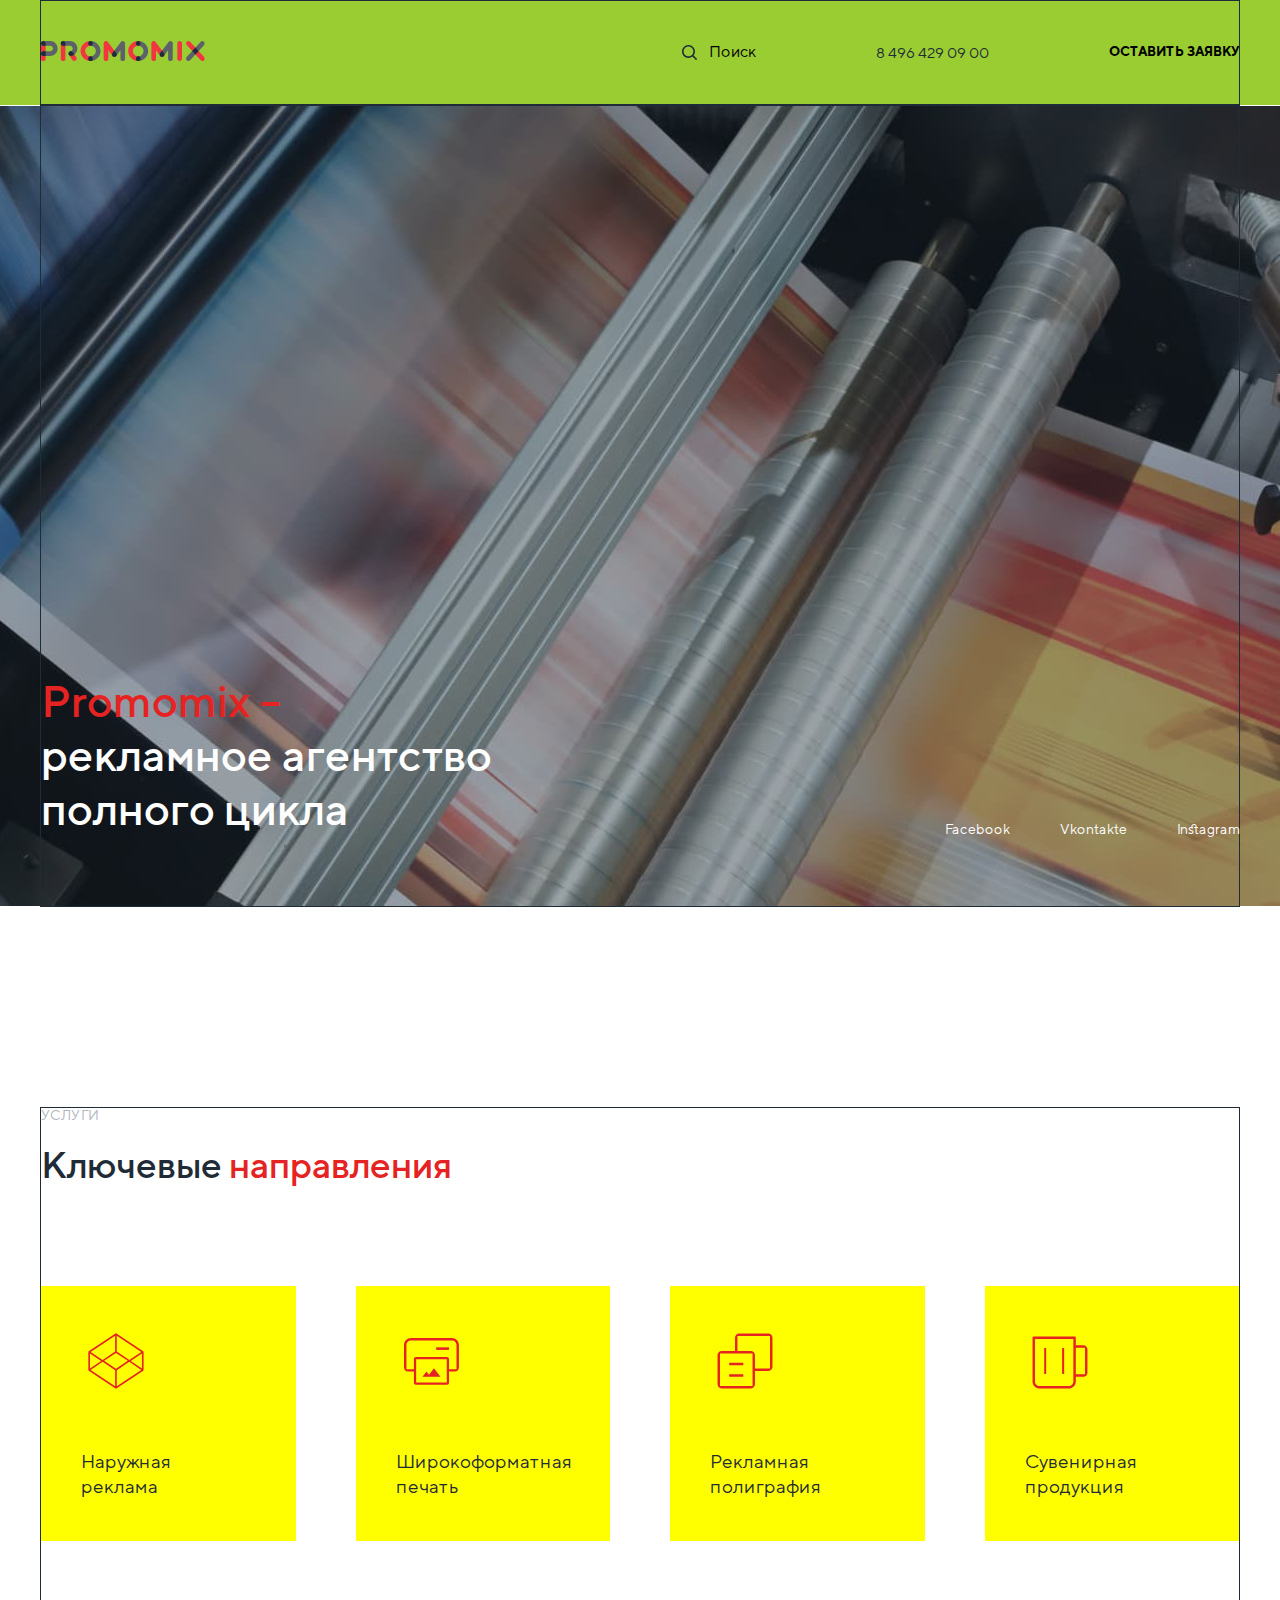
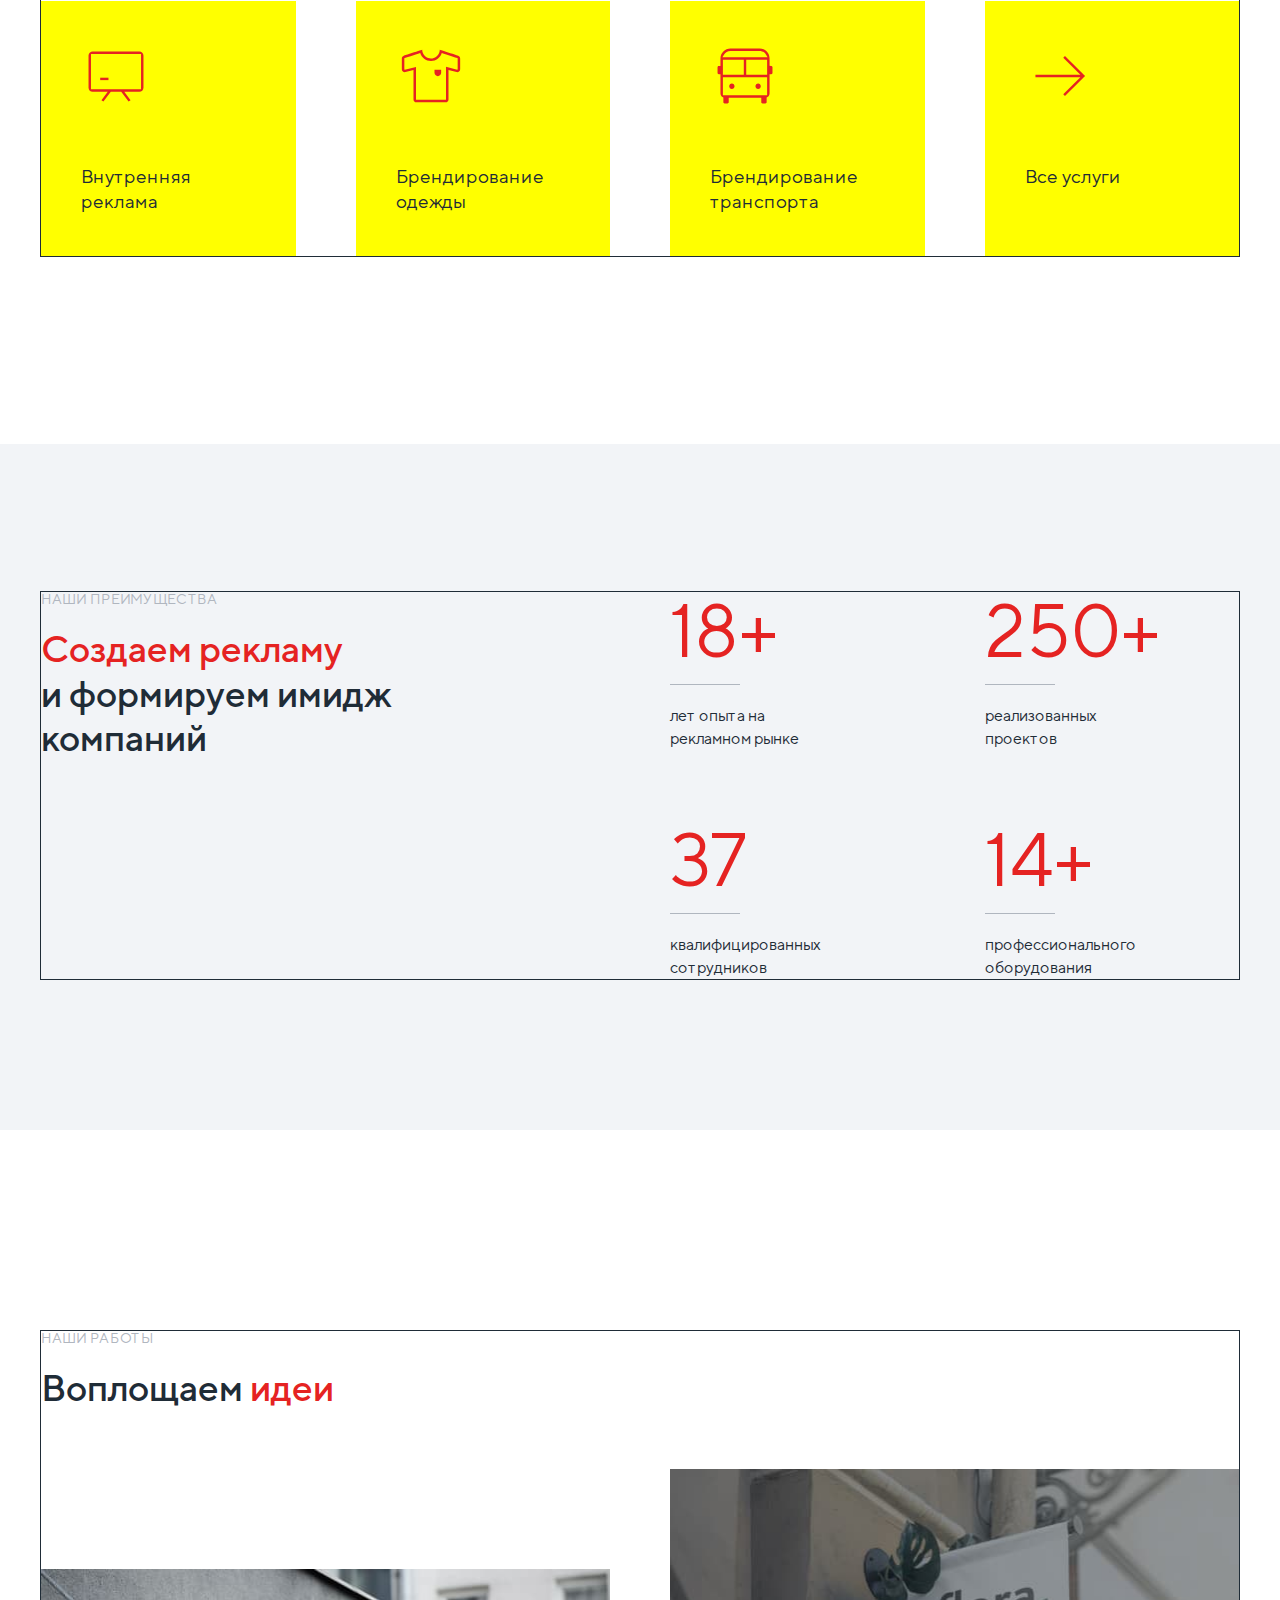
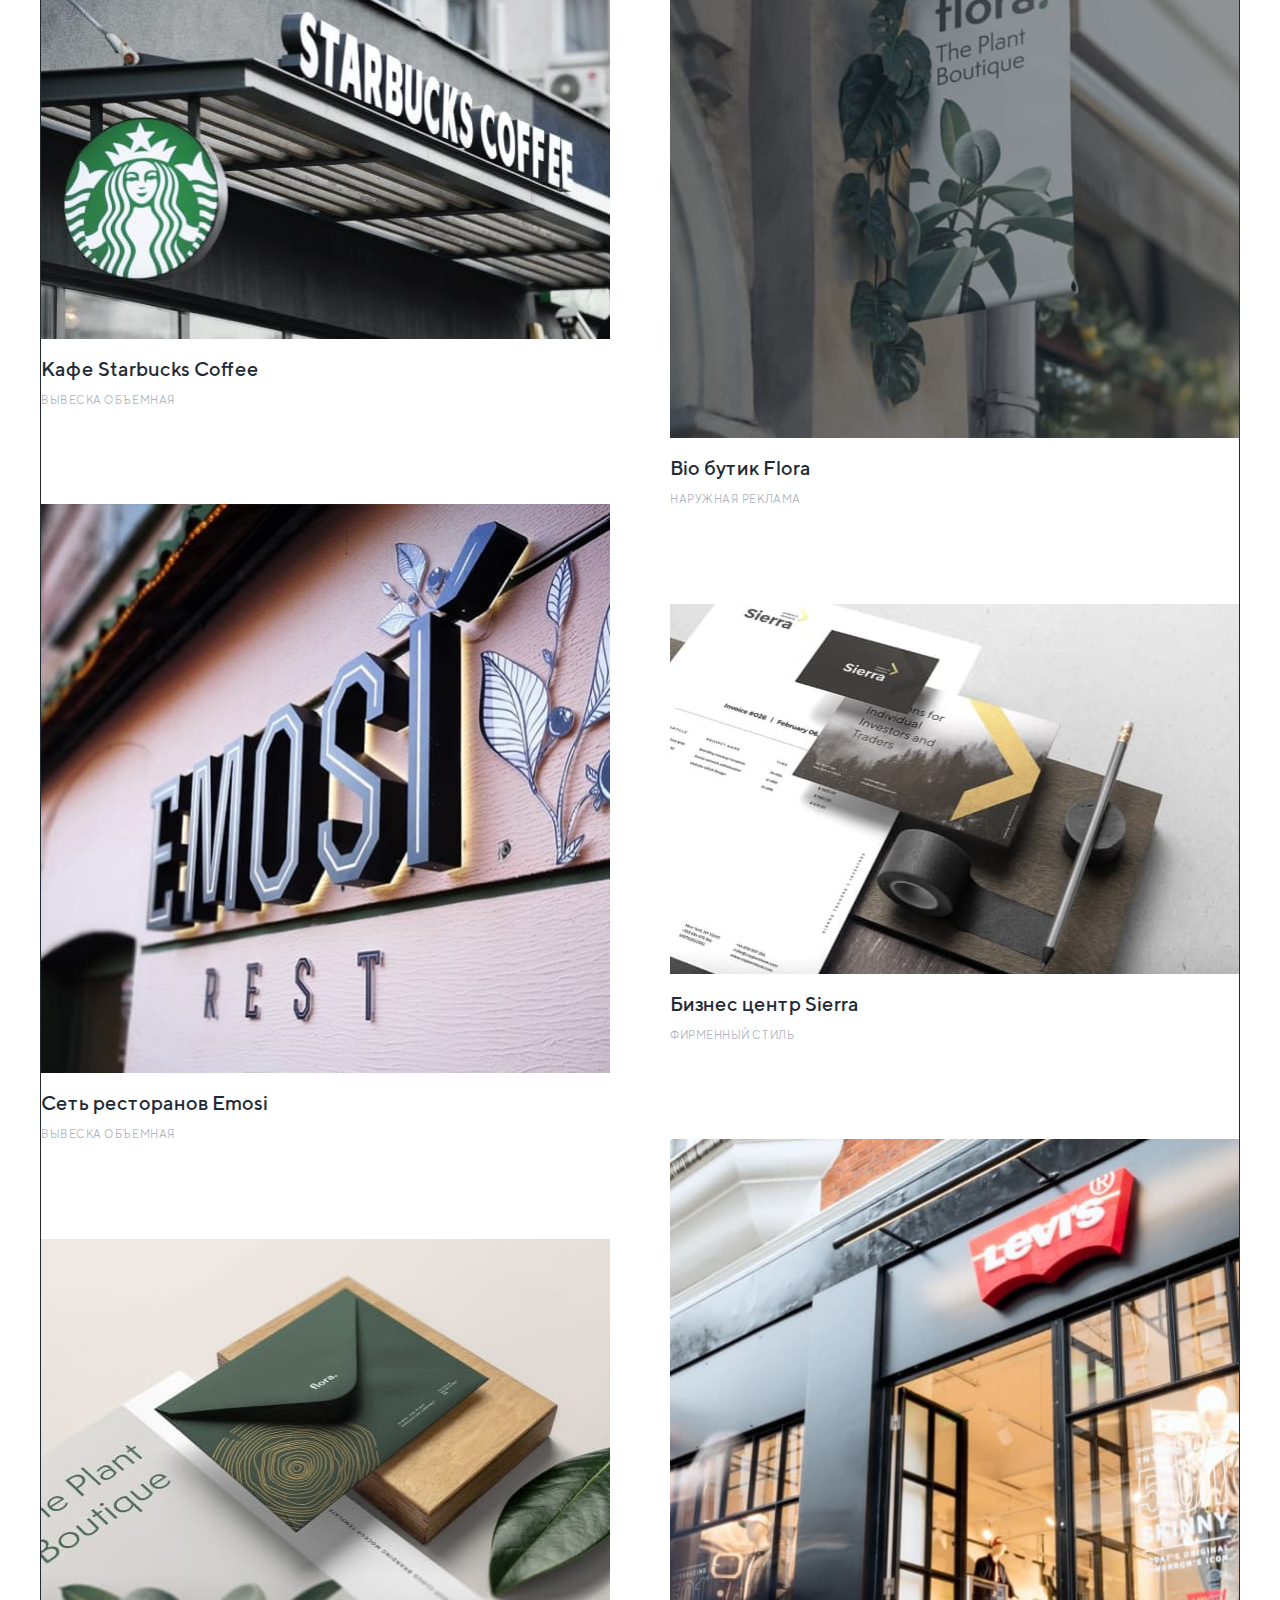
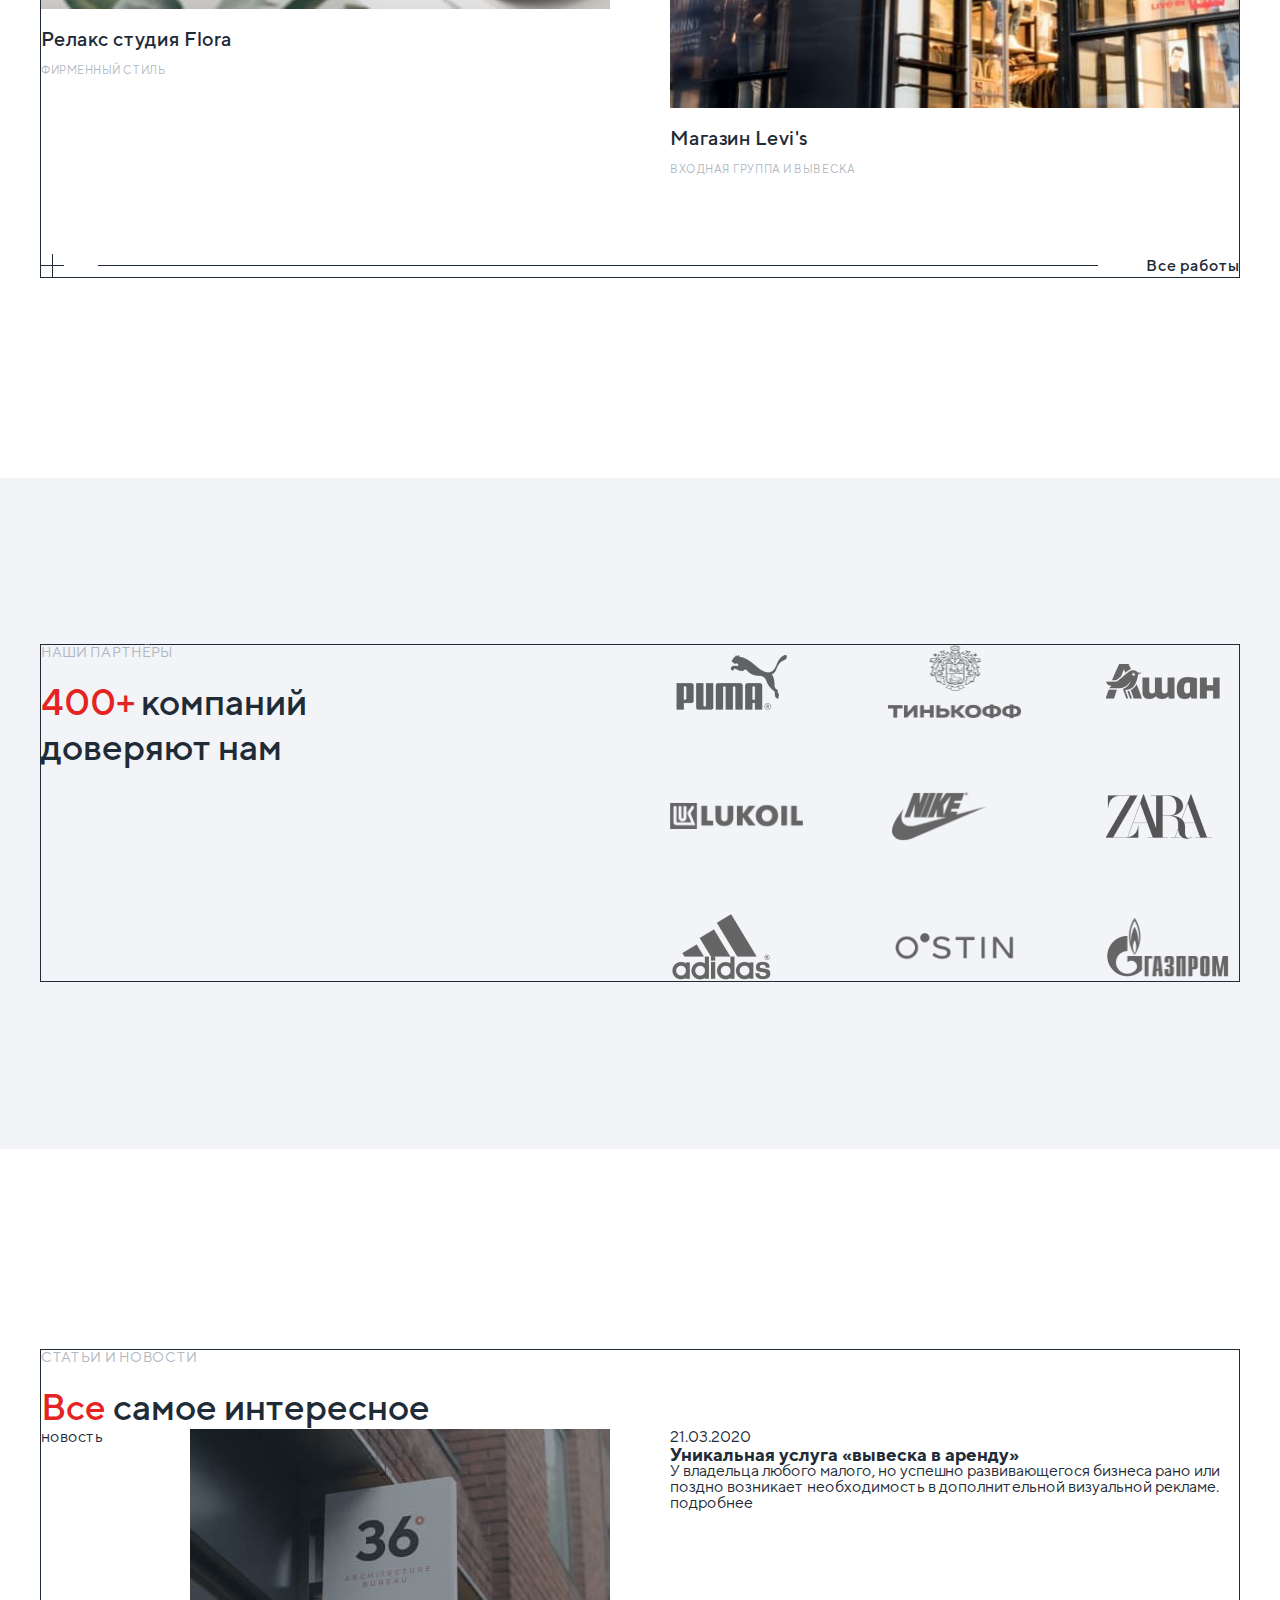
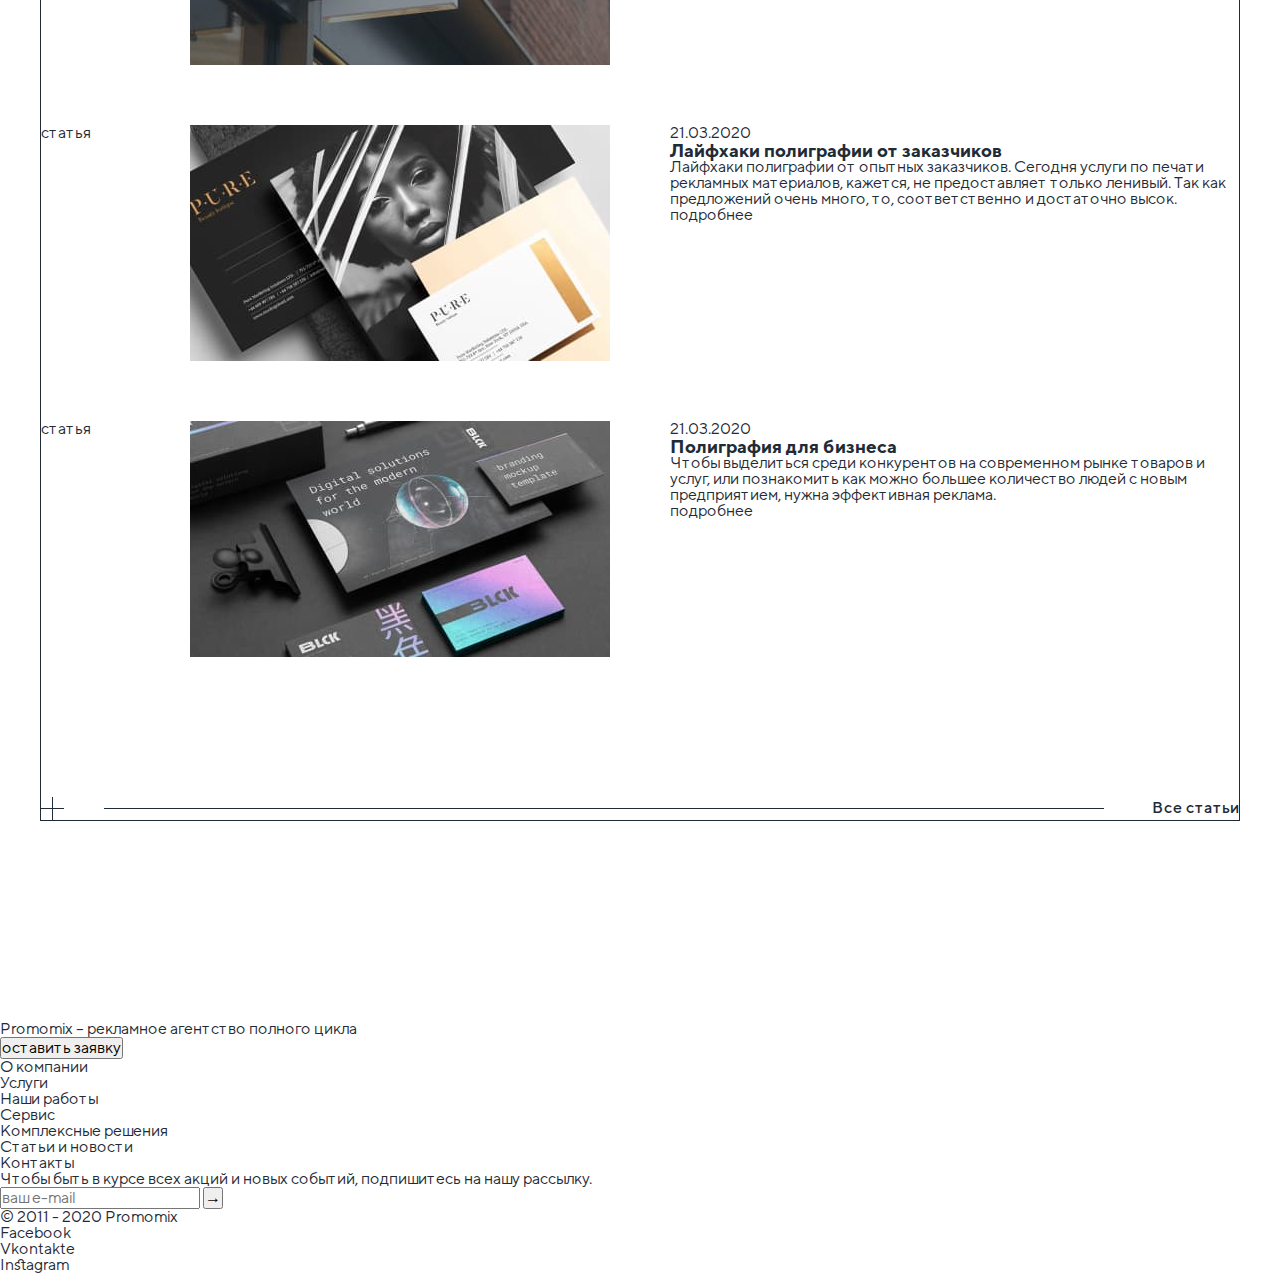
==== index.html @ 537be9c0 "+" ====
<!DOCTYPE html>
<html lang="ru">
  <head>
    <meta charset="UTF-8" />
    <meta http-equiv="X-UA-Compatible" content="IE=edge" />
    <meta name="viewport" content="width=device-width, initial-scale=1.0" />
    <title>promomix</title>
    <link rel="stylesheet" href="./CSS/modern-normalize.css" />
    <link rel="stylesheet" href="./Fonts/stylesheet.css" />
    <link rel="stylesheet" href="./CSS/styles.css" />
  </head>
  <body>
    <header class="header">
      <nav class="nav-box container-nav">
        <a class="logo" href="https://andysmokk.github.io/promomix/">
          <svg width="163.77" height="20">
            <use href="./images/icon/sprite.svg#icon-logo"></use>
          </svg>
        </a>
        <ul class="list">
          <li class="list-item">
            <button type="button" class="button-icon">
              <svg width="15.59" height="15.59" class="icon-search">
                <use href="./images/icon/sprite.svg#icon-search"></use>
              </svg>
              поиск
            </button>
          </li>
          <li class="list-item">
            <a href="tel:+84964290900">8 496 429 09 00</a>
          </li>
          <li class="list-item">
            <button type="button">оставить заявку</button>
          </li>
        </ul>
      </nav>
    </header>
    <main>
      <!--секция герой-->
      <section class="hero">
        <div class="container">
          <h1>
            <span>Promomix –</span> <br />
            рекламное агентство<br />
            полного цикла
          </h1>
          <ul class="social-list">
            <li class="social-item">
              <a href="/">Facebook</a>
            </li>
            <li class="social-item">
              <a href="/">Vkontakte</a>
            </li>
            <li class="social-item">
              <a href="/">Instagram</a>
            </li>
          </ul>
        </div>
      </section>

      <!--секция услуги-->
      <section class="services-container">
        <div class="container">
          <p class="item-text">услуги</p>
          <h2 class="item-title">
            Ключевые<span class="part-title"> направления</span>
          </h2>
          <ul class="services-list">
            <li class="services-item">
              <a href="/" class="services-link">
                <svg class="services-icons" width="70" height="70">
                  <use
                    href="./images/icon/sprite.svg#icon-key-directions-1"
                  ></use>
                </svg>
                <p class="services-item-text">
                  Наружная <br />
                  реклама
                </p>
              </a>
            </li>
            <li class="services-item">
              <a href="/" class="services-link">
                <svg class="services-icons" width="70" height="70">
                  <use
                    href="./images/icon/sprite.svg#icon-key-directions-2"
                  ></use>
                </svg>
                <p class="services-item-text">
                  Широкоформатная <br />
                  печать
                </p>
              </a>
            </li>
            <li class="services-item">
              <a href="/" class="services-link">
                <svg class="services-icons" width="70" height="70">
                  <use
                    href="./images/icon/sprite.svg#icon-key-directions-3"
                  ></use>
                </svg>
                <p class="services-item-text">
                  Рекламная <br />
                  полиграфия
                </p>
              </a>
            </li>
            <li class="services-item">
              <a href="/" class="services-link">
                <svg class="services-icons" width="70" height="70">
                  <use
                    href="./images/icon/sprite.svg#icon-key-directions-4"
                  ></use>
                </svg>
                <p class="services-item-text">
                  Сувенирная <br />
                  продукция
                </p>
              </a>
            </li>
            <li class="services-item">
              <a href="/" class="services-link">
                <svg class="services-icons" width="70" height="70">
                  <use
                    href="./images/icon/sprite.svg#icon-key-directions-5"
                  ></use>
                </svg>
                <p class="services-item-text">
                  Внутренняя <br />
                  реклама
                </p>
              </a>
            </li>
            <li class="services-item">
              <a href="/" class="services-link">
                <svg class="services-icons" width="70" height="70">
                  <use
                    href="./images/icon/sprite.svg#icon-key-directions-6"
                  ></use>
                </svg>
                <p class="services-item-text">
                  Брендирование <br />
                  одежды
                </p>
              </a>
            </li>
            <li class="services-item">
              <a href="/" class="services-link">
                <svg class="services-icons" width="70" height="70">
                  <use
                    href="./images/icon/sprite.svg#icon-key-directions-7"
                  ></use>
                </svg>
                <p class="services-item-text">
                  Брендирование <br />
                  транспорта
                </p>
              </a>
            </li>
            <li class="services-item">
              <a href="/" class="services-link">
                <svg class="services-icons" width="70" height="70">
                  <use
                    href="./images/icon/sprite.svg#icon-key-directions-8"
                  ></use>
                </svg>
                <p class="services-item-text">Все услуги</p>
              </a>
            </li>
          </ul>
        </div>
      </section>

      <!--секция преимущества-->
      <section class="advantages-container">
        <div class="container">
          <div class="advantages-box">
            <div class="box-item">
              <p class="item-text">Наши преимущества</p>
              <h2 class="item-title">
                <span class="part-title">Создаем рекламу</span>
                <br />
                и формируем имидж <br />
                компаний
              </h2>
            </div>
            <div class="box-item">
              <ul class="advantages-list">
                <li class="advantages-item">
                  <p class="years-item">18+</p>
                  <p class="years-text">
                    лет опыта на <br />
                    рекламном рынке
                  </p>
                </li>
                <li class="advantages-item">
                  <p class="years-item">250+</p>
                  <p class="years-text">
                    реализованных <br />
                    проектов
                  </p>
                </li>
                <li class="advantages-item">
                  <p class="years-item">37</p>
                  <p class="years-text">
                    квалифицированных <br />
                    сотрудников
                  </p>
                </li>
                <li class="advantages-item">
                  <p class="years-item">14+</p>
                  <p class="years-text">
                    профессионального <br />
                    оборудования
                  </p>
                </li>
              </ul>
            </div>
          </div>
        </div>
      </section>

      <!--секция наши работы-->
      <section class="works-container">
        <div class="container">
          <p class="item-text">наши работы</p>
          <h2 class="item-title">
            Воплощаем <span class="part-title">идеи</span>
          </h2>
          <ul class="works-list">
            <li class="works-item">
              <a class="works-link" href="">
                <img
                  class="works-img"
                  src="./images/ideas/Rectangle-50.jpg"
                  alt="вывеска Starbucks Coffee"
                  width="570"
                  height="370"
                />
                <h3 class="works-title">Кафе Starbucks Coffee</h3>
                <p class="works-text">Вывеска объемная</p>
              </a>
            </li>
            <li class="works-item">
              <a class="works-link" href="">
                <img
                  src="./images/ideas/Rectangle-59.jpg"
                  alt="наружная реклама бутик Flora"
                  width="570"
                  height="570"
                />
                <h3 class="works-title">Bio бутик Flora</h3>
                <p class="works-text">наружная реклама</p>
              </a>
            </li>
            <li class="works-item">
              <a class="works-link" href="">
                <img
                  src="./images/ideas/Rectangle-60.jpg"
                  alt="вывеска объемная сеть ресторанов Emosi"
                  width="570"
                  height="570"
                />
                <h3 class="works-title">Сеть ресторанов Emosi</h3>
                <p class="works-text">Вывеска объемная</p>
              </a>
            </li>
            <li class="works-item">
              <a class="works-link" href="">
                <img
                  class="works-img"
                  src="./images/ideas/Rectangle-61.jpg"
                  alt="фирменный стиль бизнес центр sierra"
                  width="570"
                  height="370"
                />
                <h3 class="works-title">Бизнес центр Sierra</h3>
                <p class="works-text">фирменный стиль</p>
              </a>
            </li>
            <li class="works-item">
              <a class="works-link" href="">
                <img
                  class="works-img"
                  src="./images/ideas/Rectangle-63.jpg"
                  alt="фирменный стиль релакс студия flora"
                  width="570"
                  height="370"
                />
                <h3 class="works-title">Релакс студия Flora</h3>
                <p class="works-text">фирменный стиль</p>
              </a>
            </li>
            <li class="works-item">
              <a class="works-link" href="">
                <img
                  src="./images/ideas/Rectangle-62.jpg"
                  alt="вывеска магазин Levi's"
                  width="570"
                  height="570"
                />
                <h3 class="works-title">Магазин Levi's</h3>
                <p class="works-text">Входная группа и вывеска</p>
              </a>
            </li>
          </ul>
          <a class="link-all" href="">
            <svg class="plus-item" width="23" height="23">
              <use href="./images/icon/sprite.svg#icon-plus-23"></use>
            </svg>
            <span class="text-all">Все работы</span>
          </a>
        </div>
      </section>

      <!--секция наши партнеры-->
      <section class="partners-container">
        <div class="container">
          <div class="partners-box">
            <div class="partners-box-item">
              <p class="item-text">Наши партнёры</p>
              <h2 class="item-title">
                <span class="part-title">400+</span> компаний <br />
                доверяют нам
              </h2>
            </div>
            <div class="partners-box-item">
              <ul class="partners-list">
                <li class="partners-list-item">
                  <a href="/">
                    <img
                      src="./images/logos/puma.png"
                      alt="логотип пума"
                      width="124"
                  /></a>
                </li>
                <li class="partners-list-item">
                  <a href="/">
                    <img
                      src="./images/logos/tincof.png"
                      alt="логотип тинькоф"
                      width="134"
                  /></a>
                </li>
                <li class="partners-list-item">
                  <a href="/">
                    <img
                      src="./images/logos/ashan.png"
                      alt="логотип ашан"
                      width="114"
                  /></a>
                </li>
                <li class="partners-list-item">
                  <a href="/">
                    <img
                      src="./images/logos/lukoil.png"
                      alt="логотип лукоил"
                      width="139"
                  /></a>
                </li>
                <li class="partners-list-item">
                  <a href="/">
                    <img
                      src="./images/logos/nike.png"
                      alt="логотип найк"
                      width="100"
                  /></a>
                </li>
                <li class="partners-list-item">
                  <a href="/">
                    <img
                      src="./images/logos/zara.png"
                      alt="логотип зара"
                      width="106"
                  /></a>
                </li>
                <li class="partners-list-item">
                  <a href="/">
                    <img
                      src="./images/logos/Adidas.png"
                      alt="логотип адидас"
                      width="102"
                  /></a>
                </li>
                <li class="partners-list-item">
                  <a href="/">
                    <img
                      src="./images/logos/OSTIN.png"
                      alt="логотип остин"
                      width="153"
                  /></a>
                </li>
                <li class="partners-list-item">
                  <a href="/">
                    <img
                      src="./images/logos/gazprom.png"
                      alt="логотип газпром"
                      width="124"
                  /></a>
                </li>
              </ul>
            </div>
          </div>
        </div>
      </section>

      <!--секция статьи и новости-->
      <section class="news-container">
        <div class="container">
          <p class="item-text">статьи и новости</p>
          <h2 class="item-title">
            <span class="part-title">Все</span> самое интересное
          </h2>
          <ul>
            <li class="news-list-item">
              <div class="news-list-item-box img-box">
                <p>новость</p>
                <img
                  src="./images/articles/img1.jpg"
                  alt="вывеска"
                  width="420"
                />
              </div>
              <div class="news-list-item-box">
                <a href="">
                  <p>21.03.2020</p>
                  <h3>Уникальная услуга «вывеска в аренду»</h3>
                  <p>
                    У владельца любого малого, но успешно развивающегося бизнеса
                    рано или поздно возникает необходимость в дополнительной
                    визуальной рекламе.
                  </p>
                  <span>подробнее</span>
                </a>
              </div>
            </li>
            <li class="news-list-item">
              <div class="news-list-item-box img-box">
                <p>статья</p>
                <img
                  src="./images/articles/img2.jpg"
                  alt="полиграфия"
                  width="420"
                />
              </div>
              <div class="news-list-item-box">
                <a href=""
                  ><p>21.03.2020</p>
                  <h3>Лайфхаки полиграфии от заказчиков</h3>
                  <p>
                    Лайфхаки полиграфии от опытных заказчиков. Сегодня услуги по
                    печати рекламных материалов, кажется, не предоставляет
                    только ленивый. Так как предложений очень много, то,
                    соответственно и достаточно высок.
                  </p>
                  <span>подробнее</span></a
                >
              </div>
            </li>
            <li class="news-list-item">
              <div class="news-list-item-box img-box">
                <p>статья</p>
                <img
                  src="./images/articles/img3.jpg"
                  alt="полиграфия"
                  width="420"
                />
              </div>
              <div class="news-list-item-box">
                <a href=""
                  ><p>21.03.2020</p>
                  <h3>Полиграфия для бизнеса</h3>
                  <p>
                    Чтобы выделиться среди конкурентов на современном рынке
                    товаров и услуг, или познакомить как можно большее
                    количество людей с новым предприятием, нужна эффективная
                    реклама.
                  </p>
                  <span>подробнее</span></a
                >
              </div>
            </li>
          </ul>
          <a class="link-all" href="">
            <svg class="plus-item" width="23" height="23">
              <use href="./images/icon/sprite.svg#icon-plus-23"></use>
            </svg>
            <span class="text-all">Все статьи</span>
          </a>
        </div>
      </section>
    </main>
    <footer>
      <div>
        <div>
          <a href="/">Promomix – рекламное агентство полного цикла</a>
          <button type="button">оставить заявку</button>
        </div>
        <nav>
          <ul>
            <li><a href="./html/about.html">О компании</a></li>
            <li><a href="./html/serviсes.html">Услуги</a></li>
            <li><a href="./html/works.html">Наши работы</a></li>
            <li><a href="./html/servis.html">Сервис</a></li>
            <li><a href="./html/complex.html">Комплексные решения</a></li>
            <li><a href="./html/posts.html">Статьи и новости</a></li>
            <li><a href="/">Контакты</a></li>
          </ul>
        </nav>
        <div>
          <p>
            Чтобы быть в курсе всех акций и новых событий, подпишитесь на нашу
            рассылку.
          </p>
          <form>
            <input type="email" placeholder="ваш e-mail" />
            <button type="submit">&#8594;</button>
          </form>
        </div>
      </div>
      <div>
        <p>&copy; 2011 - 2020 Promomix</p>
        <ul>
          <li>
            <a href="/">Facebook</a>
          </li>
          <li>
            <a href="/">Vkontakte</a>
          </li>
          <li>
            <a href="/">Instagram</a>
          </li>
        </ul>
      </div>
    </footer>
  </body>
</html>
---- Fonts/stylesheet.css ----
@font-face {
    font-family: 'TT Norms';
    src: url('TTNorms-Bold.eot');
    src: local('TT Norms Bold'), local('TTNorms-Bold'),
        url('TTNorms-Bold.eot?#iefix') format('embedded-opentype'),
        url('TTNorms-Bold.woff2') format('woff2'),
        url('TTNorms-Bold.woff') format('woff'),
        url('TTNorms-Bold.ttf') format('truetype');
    font-weight: bold;
    font-style: normal;
}

@font-face {
    font-family: 'TT Norms';
    src: url('TTNorms-ThinItalic.eot');
    src: local('TT Norms Thin Italic'), local('TTNorms-ThinItalic'),
        url('TTNorms-ThinItalic.eot?#iefix') format('embedded-opentype'),
        url('TTNorms-ThinItalic.woff2') format('woff2'),
        url('TTNorms-ThinItalic.woff') format('woff'),
        url('TTNorms-ThinItalic.ttf') format('truetype');
    font-weight: 100;
    font-style: italic;
}

@font-face {
    font-family: 'TT Norms';
    src: url('TTNorms-Thin.eot');
    src: local('TT Norms Thin'), local('TTNorms-Thin'),
        url('TTNorms-Thin.eot?#iefix') format('embedded-opentype'),
        url('TTNorms-Thin.woff2') format('woff2'),
        url('TTNorms-Thin.woff') format('woff'),
        url('TTNorms-Thin.ttf') format('truetype');
    font-weight: 100;
    font-style: normal;
}

@font-face {
    font-family: 'TT Norms';
    src: url('TTNorms-LightItalic.eot');
    src: local('TT Norms Light Italic'), local('TTNorms-LightItalic'),
        url('TTNorms-LightItalic.eot?#iefix') format('embedded-opentype'),
        url('TTNorms-LightItalic.woff2') format('woff2'),
        url('TTNorms-LightItalic.woff') format('woff'),
        url('TTNorms-LightItalic.ttf') format('truetype');
    font-weight: 300;
    font-style: italic;
}

@font-face {
    font-family: 'TT Norms';
    src: url('TTNorms-ExtraBoldItalic.eot');
    src: local('TT Norms ExtraBold Italic'), local('TTNorms-ExtraBoldItalic'),
        url('TTNorms-ExtraBoldItalic.eot?#iefix') format('embedded-opentype'),
        url('TTNorms-ExtraBoldItalic.woff2') format('woff2'),
        url('TTNorms-ExtraBoldItalic.woff') format('woff'),
        url('TTNorms-ExtraBoldItalic.ttf') format('truetype');
    font-weight: 800;
    font-style: italic;
}

@font-face {
    font-family: 'TT Norms';
    src: url('TTNorms-Italic.eot');
    src: local('TT Norms Italic'), local('TTNorms-Italic'),
        url('TTNorms-Italic.eot?#iefix') format('embedded-opentype'),
        url('TTNorms-Italic.woff2') format('woff2'),
        url('TTNorms-Italic.woff') format('woff'),
        url('TTNorms-Italic.ttf') format('truetype');
    font-weight: normal;
    font-style: italic;
}

@font-face {
    font-family: 'TT Norms';
    src: url('TTNorms-ExtraLight.eot');
    src: local('TT Norms ExtraLight'), local('TTNorms-ExtraLight'),
        url('TTNorms-ExtraLight.eot?#iefix') format('embedded-opentype'),
        url('TTNorms-ExtraLight.woff2') format('woff2'),
        url('TTNorms-ExtraLight.woff') format('woff'),
        url('TTNorms-ExtraLight.ttf') format('truetype');
    font-weight: 200;
    font-style: normal;
}

@font-face {
    font-family: 'TT Norms';
    src: url('TTNorms-HeavyItalic.eot');
    src: local('TT Norms Heavy Italic'), local('TTNorms-HeavyItalic'),
        url('TTNorms-HeavyItalic.eot?#iefix') format('embedded-opentype'),
        url('TTNorms-HeavyItalic.woff2') format('woff2'),
        url('TTNorms-HeavyItalic.woff') format('woff'),
        url('TTNorms-HeavyItalic.ttf') format('truetype');
    font-weight: 900;
    font-style: italic;
}

@font-face {
    font-family: 'TT Norms';
    src: url('TTNorms-MediumItalic.eot');
    src: local('TT Norms Medium Italic'), local('TTNorms-MediumItalic'),
        url('TTNorms-MediumItalic.eot?#iefix') format('embedded-opentype'),
        url('TTNorms-MediumItalic.woff2') format('woff2'),
        url('TTNorms-MediumItalic.woff') format('woff'),
        url('TTNorms-MediumItalic.ttf') format('truetype');
    font-weight: 500;
    font-style: italic;
}

@font-face {
    font-family: 'TT Norms';
    src: url('TTNorms-BoldItalic.eot');
    src: local('TT Norms Bold Italic'), local('TTNorms-BoldItalic'),
        url('TTNorms-BoldItalic.eot?#iefix') format('embedded-opentype'),
        url('TTNorms-BoldItalic.woff2') format('woff2'),
        url('TTNorms-BoldItalic.woff') format('woff'),
        url('TTNorms-BoldItalic.ttf') format('truetype');
    font-weight: bold;
    font-style: italic;
}

@font-face {
    font-family: 'TT Norms';
    src: url('TTNorms-Heavy.eot');
    src: local('TT Norms Heavy'), local('TTNorms-Heavy'),
        url('TTNorms-Heavy.eot?#iefix') format('embedded-opentype'),
        url('TTNorms-Heavy.woff2') format('woff2'),
        url('TTNorms-Heavy.woff') format('woff'),
        url('TTNorms-Heavy.ttf') format('truetype');
    font-weight: 900;
    font-style: normal;
}

@font-face {
    font-family: 'TT Norms';
    src: url('TTNorms-Light.eot');
    src: local('TT Norms Light'), local('TTNorms-Light'),
        url('TTNorms-Light.eot?#iefix') format('embedded-opentype'),
        url('TTNorms-Light.woff2') format('woff2'),
        url('TTNorms-Light.woff') format('woff'),
        url('TTNorms-Light.ttf') format('truetype');
    font-weight: 300;
    font-style: normal;
}

@font-face {
    font-family: 'TT Norms';
    src: url('TTNorms-Medium.eot');
    src: local('TT Norms Medium'), local('TTNorms-Medium'),
        url('TTNorms-Medium.eot?#iefix') format('embedded-opentype'),
        url('TTNorms-Medium.woff2') format('woff2'),
        url('TTNorms-Medium.woff') format('woff'),
        url('TTNorms-Medium.ttf') format('truetype');
    font-weight: 500;
    font-style: normal;
}

@font-face {
    font-family: 'TT Norms';
    src: url('TTNorms-ExtraBold.eot');
    src: local('TT Norms ExtraBold'), local('TTNorms-ExtraBold'),
        url('TTNorms-ExtraBold.eot?#iefix') format('embedded-opentype'),
        url('TTNorms-ExtraBold.woff2') format('woff2'),
        url('TTNorms-ExtraBold.woff') format('woff'),
        url('TTNorms-ExtraBold.ttf') format('truetype');
    font-weight: 800;
    font-style: normal;
}

@font-face {
    font-family: 'TT Norms';
    src: url('TTNorms-ExtraLightItalic.eot');
    src: local('TT Norms ExtraLight Italic'), local('TTNorms-ExtraLightItalic'),
        url('TTNorms-ExtraLightItalic.eot?#iefix') format('embedded-opentype'),
        url('TTNorms-ExtraLightItalic.woff2') format('woff2'),
        url('TTNorms-ExtraLightItalic.woff') format('woff'),
        url('TTNorms-ExtraLightItalic.ttf') format('truetype');
    font-weight: 200;
    font-style: italic;
}

@font-face {
    font-family: 'TT Norms';
    src: url('TTNorms-Regular.eot');
    src: local('TT Norms Regular'), local('TTNorms-Regular'),
        url('TTNorms-Regular.eot?#iefix') format('embedded-opentype'),
        url('TTNorms-Regular.woff2') format('woff2'),
        url('TTNorms-Regular.woff') format('woff'),
        url('TTNorms-Regular.ttf') format('truetype');
    font-weight: normal;
    font-style: normal;
}

@font-face {
    font-family: 'TT Norms';
    src: url('TTNorms-BlackItalic.eot');
    src: local('TT Norms Black Italic'), local('TTNorms-BlackItalic'),
        url('TTNorms-BlackItalic.eot?#iefix') format('embedded-opentype'),
        url('TTNorms-BlackItalic.woff2') format('woff2'),
        url('TTNorms-BlackItalic.woff') format('woff'),
        url('TTNorms-BlackItalic.ttf') format('truetype');
    font-weight: 900;
    font-style: italic;
}

@font-face {
    font-family: 'TT Norms';
    src: url('TTNorms-Black.eot');
    src: local('TT Norms Black'), local('TTNorms-Black'),
        url('TTNorms-Black.eot?#iefix') format('embedded-opentype'),
        url('TTNorms-Black.woff2') format('woff2'),
        url('TTNorms-Black.woff') format('woff'),
        url('TTNorms-Black.ttf') format('truetype');
    font-weight: 900;
    font-style: normal;
}
---- CSS/styles.css ----
:root {
  --main-font: "TT Norms", sans-serif;
  --main-red: #e52322;
  --main-grey: #b0b6bf;
  --main-black: #1f2c37;
  --main-white: #ffffff;
  --background-color: #f2f4f7;

  --grid-item: 4;
}

body {
  color: var(--main-black);
  font-family: var(--main-font);
  font-size: 16px;
  font-weight: normal;
  font-style: normal;
  line-height: 1;
}

img {
  display: block;
  max-width: 100%;
  height: auto;
}

button {
  text-transform: inherit;
  font-weight: inherit;
}

button:hover,
button:focus,
a:hover,
a:focus {
  color: var(--main-red);
}

.header {
  background-color: yellowgreen;
}

.container-nav {
  width: 1200px;
  margin: 0 auto;
  border: 1px solid;
}

.container {
  width: 1200px;
  margin: 0 auto;
  border: 1px solid;
}

.nav-box {
  display: flex;
}

.logo,
.list-item button,
.list-item a {
  padding-top: 40px;
  padding-bottom: 40px;
}

.nav-box .list {
  display: flex;
  /* justify-content: space-between; */
  margin-left: auto;
  align-items: center;
}

.list-item:not(:last-child) {
  margin-right: 120px;
}

.list-item button {
  background: transparent;
  border: none;
  cursor: pointer;
  /* background-color: green; */
}

.nav-box .list-item:first-child {
  font-size: 16px;
  display: flex;
  align-items: center;
  text-transform: capitalize;
}

.nav-box .list-item:last-child {
  font-size: 13px;
  text-transform: uppercase;
  font-weight: 700;
}

.nav-box .list-item:nth-child(2) {
  font-size: 15px;
}

.button-icon {
  display: flex;
  align-items: center;
}

.icon-search {
  margin-right: 11.41px;
  fill: var(--main-black);
}

.button-icon:hover .icon-search,
.button-icon:focus .icon-search {
  fill: currentColor;
}

/* Секция герой */

.hero {
  background: url(../images/index/img1.jpg);
  background-repeat: no-repeat;
  background-position: right;
  background-size: auto;
}

.hero .container {
  padding-top: 568px;
  padding-bottom: 70px;
  display: flex;
  align-items: flex-end;
  justify-content: space-between;
}

.hero h1 {
  font-weight: 500;
  font-size: 45px;
  line-height: 1.2;
  color: var(--main-white);
}

.hero h1 span {
  color: var(--main-red);
  text-transform: capitalize;
}

.social-list {
  color: var(--main-white);
  display: flex;
  font-size: 14px;
}

.social-list li:not(:last-child) {
  margin-right: 50px;
}

/* Секция услуги */

.services-container {
  padding-top: 200px;
  padding-bottom: 187px;
}

.services-list {
  display: flex;
  flex-wrap: wrap;

  margin-right: -60px;
  margin-bottom: -60px;
  margin-top: 100px;
}

.services-item {
  background-color: yellow;
  margin-right: 60px;
  margin-bottom: 60px;
  flex-basis: calc((100% - 60px * var(--grid-item)) / var(--grid-item));

  width: 255px;
  height: 255px;
}

.services-item .services-link {
  padding-top: 40px;
  padding-left: 40px;
}

.services-link {
  height: 255px;
  display: flex;
  flex-direction: column;
  /* justify-content: space-around; */
}

.services-icons {
  fill: var(--main-red);
}

.services-link:hover .services-item-text,
.services-link:focus .services-item-text {
  color: var(--main-white);
}

.services-link:hover .services-icons,
.services-link:focus .services-icons {
  fill: var(--main-white);
}

.services-link:hover,
.services-link:focus {
  background-color: var(--main-red);
}

.item-text {
  font-size: 14px;
  color: var(--main-grey);
  letter-spacing: 0.05em;
  text-transform: uppercase;
}

.services-item-text {
  font-size: 19px;
  line-height: 1.3;
  color: var(--main-black);

  margin-top: 53px;
}

.item-title {
  font-size: 37px;
  font-weight: 500;
  line-height: 1.2;
  color: var(--main-black);

  margin-top: 20px;
}

.part-title {
  color: var(--main-red);
}

/* Секци преимущества */

.advantages-container {
  padding-top: 147px;
  padding-bottom: 150px;
  background-color: var(--background-color);
}

.advantages-box {
  display: flex;
  margin-right: -60px;
}

.box-item {
  --grid-item: 2;
  flex-basis: calc((100% - 60px * var(--grid-item)) / var(--grid-item));
  margin-right: 60px;
}

.advantages-list {
  display: flex;
  flex-wrap: wrap;
  margin-right: -60px;
  margin-bottom: -71px;
}

.advantages-item {
  --grid-item: 2;
  flex-basis: calc((100% - 60px * var(--grid-item)) / var(--grid-item));
  margin-right: 60px;
  margin-bottom: 71px;
}

.years-item {
  font-size: 75px;
  color: var(--main-red);
}

.years-item::after {
  content: "";
  display: block;
  width: 70px;
  height: 1px;
  background-color: var(--main-grey);

  margin-top: 17px;
}

.years-text {
  font-size: 16px;
  line-height: 1.4;
  color: var(--main-black);

  margin-top: 20px;
}

.advantages-line {
  margin-bottom: 20px;
}

/* Секция наши работы */

.works-container {
  padding-top: 200px;
  padding-bottom: 200px;
}

.works-list {
  display: flex;
  flex-wrap: wrap;

  margin-right: -60px;
  /* margin-bottom: -100px; */
  margin-top: 60px;
}

.works-item {
  --grid-item: 2;
  flex-basis: calc((100% - 60px * var(--grid-item)) / var(--grid-item));
  margin-right: 60px;
  /* margin-bottom: 100px; */
}

.works-title {
  font-size: 20px;
  font-weight: 500;
  color: var(--main-black);

  margin-top: 20px;
}

.works-text {
  font-size: 11px;
  letter-spacing: 0.05em;
  text-transform: uppercase;
  color: var(--main-grey);

  margin-top: 15px;
}

.works-img {
  padding-top: 100px;
}

.works-link:hover,
.works-link:focus {
  color: var(--main-grey);
}

.works-link:hover h3,
.works-link:focus h3 {
  color: var(--main-red);
}

.plus-item {
  stroke: var(--main-black);
}

.text-all {
  display: flex;
  align-items: center;
}

.text-all::before {
  content: "";
  display: block;
  width: 1000px;
  height: 1px;
  background-color: currentColor;

  margin-right: 48px;
}

.link-all {
  font-weight: 500;

  display: flex;
  justify-content: space-between;
  align-items: center;

  cursor: pointer;

  margin-top: 80px;
}

.link-all:hover .plus-item,
.link-all:focus .plus-item {
  stroke: var(--main-red);
}

/* Секция наши партнеры */

.partners-container {
  padding-top: 166px;
  padding-bottom: 167px;

  background-color: var(--background-color);
}

.partners-box {
  display: flex;
  margin-right: -60px;
}

.partners-box-item {
  --grid-item: 2;
  flex-basis: calc((100% - 60px * var(--grid-item)) / var(--grid-item));
  margin-right: 60px;
}

.partners-list {
  display: flex;
  flex-wrap: wrap;
  align-items: center;

  margin-right: -85px;
  margin-bottom: -70px;
}

.partners-list-item {
  --grid-item: 3;
  flex-basis: calc((100% - 85px * var(--grid-item)) / var(--grid-item));
  margin-right: 85px;
  margin-bottom: 70px;
}

/* Cекция статьи и новости */

.news-container {
  padding-top: 200px;
  padding-bottom: 200px;
}

.news-list-item {
  display: flex;
  flex-wrap: wrap;

  margin-right: -60px;
}

.news-list-item-box {
  --grid-item: 2;
  flex-basis: calc((100% - 60px * var(--grid-item)) / var(--grid-item));
  margin-right: 60px;
}

.img-box {
  display: flex;
  justify-content: space-between;
}

.img-box:not(:last-child) {
  margin-bottom: 60px;
}
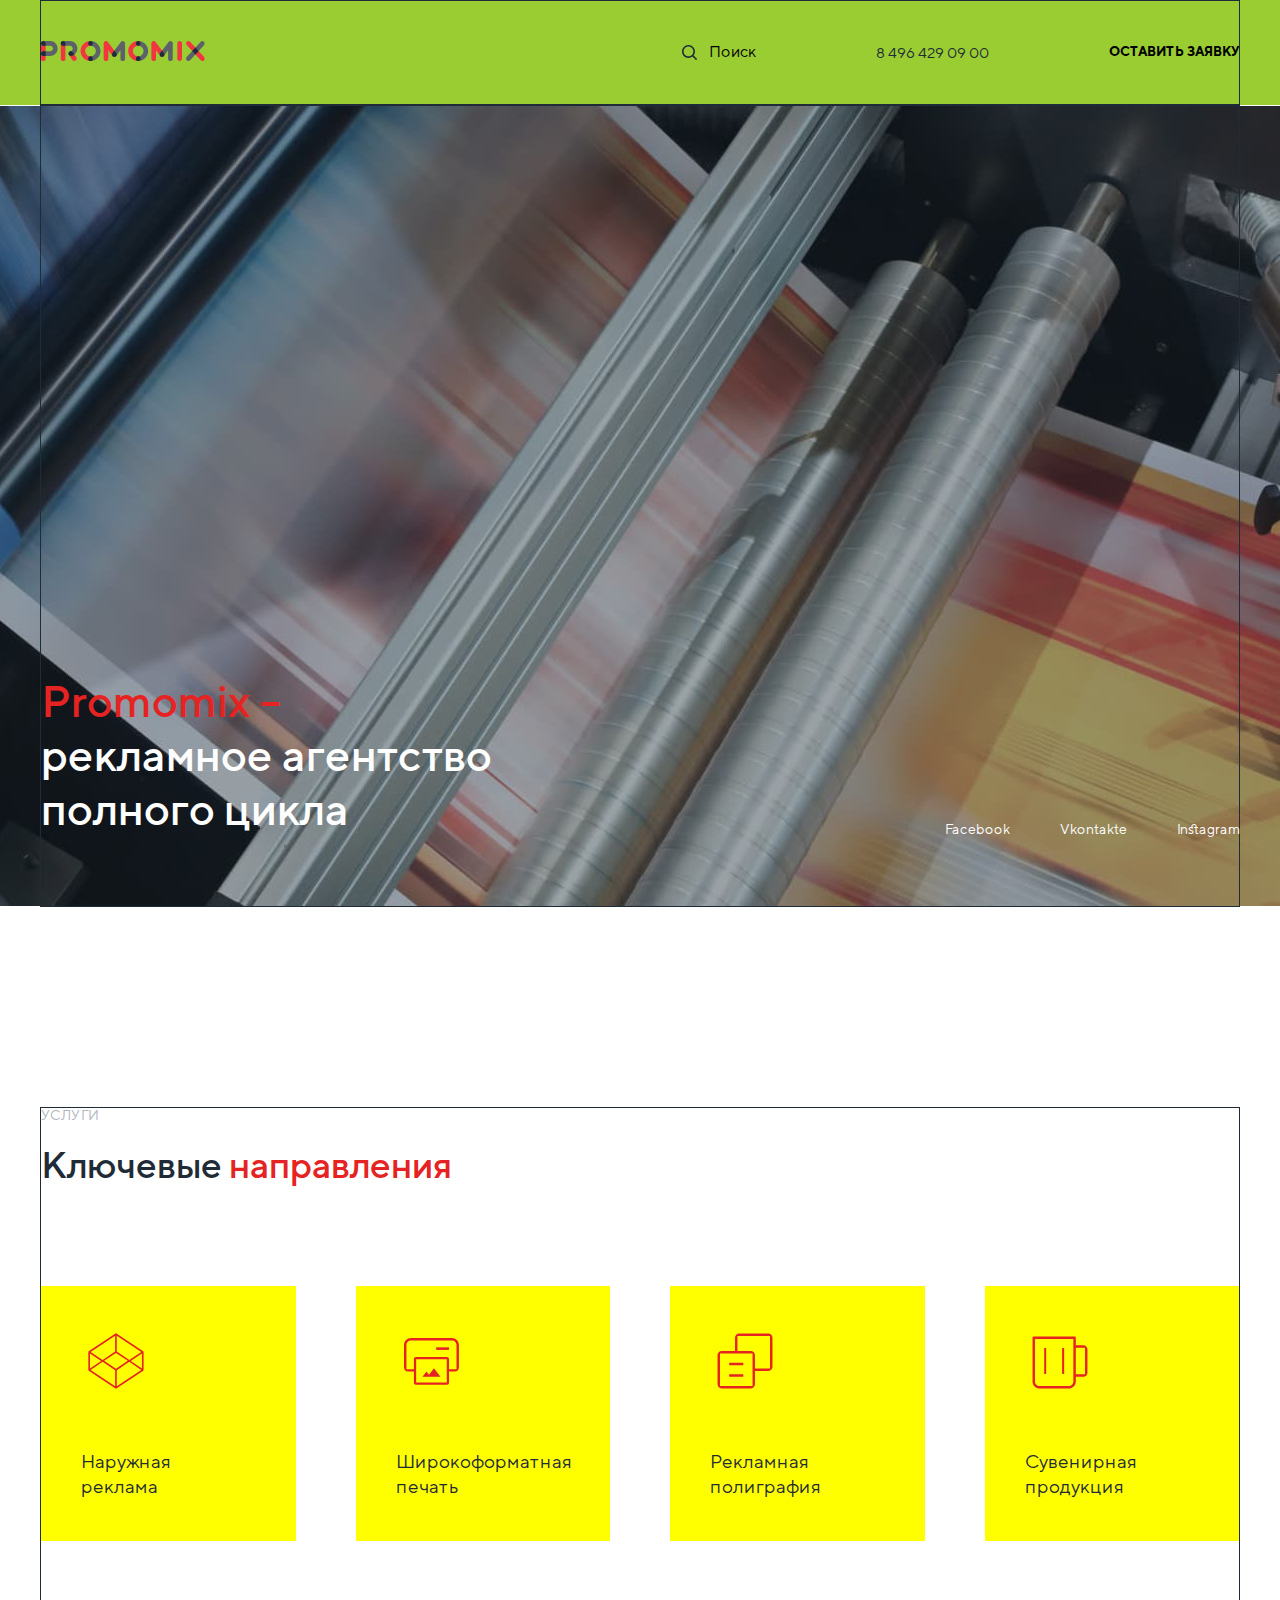
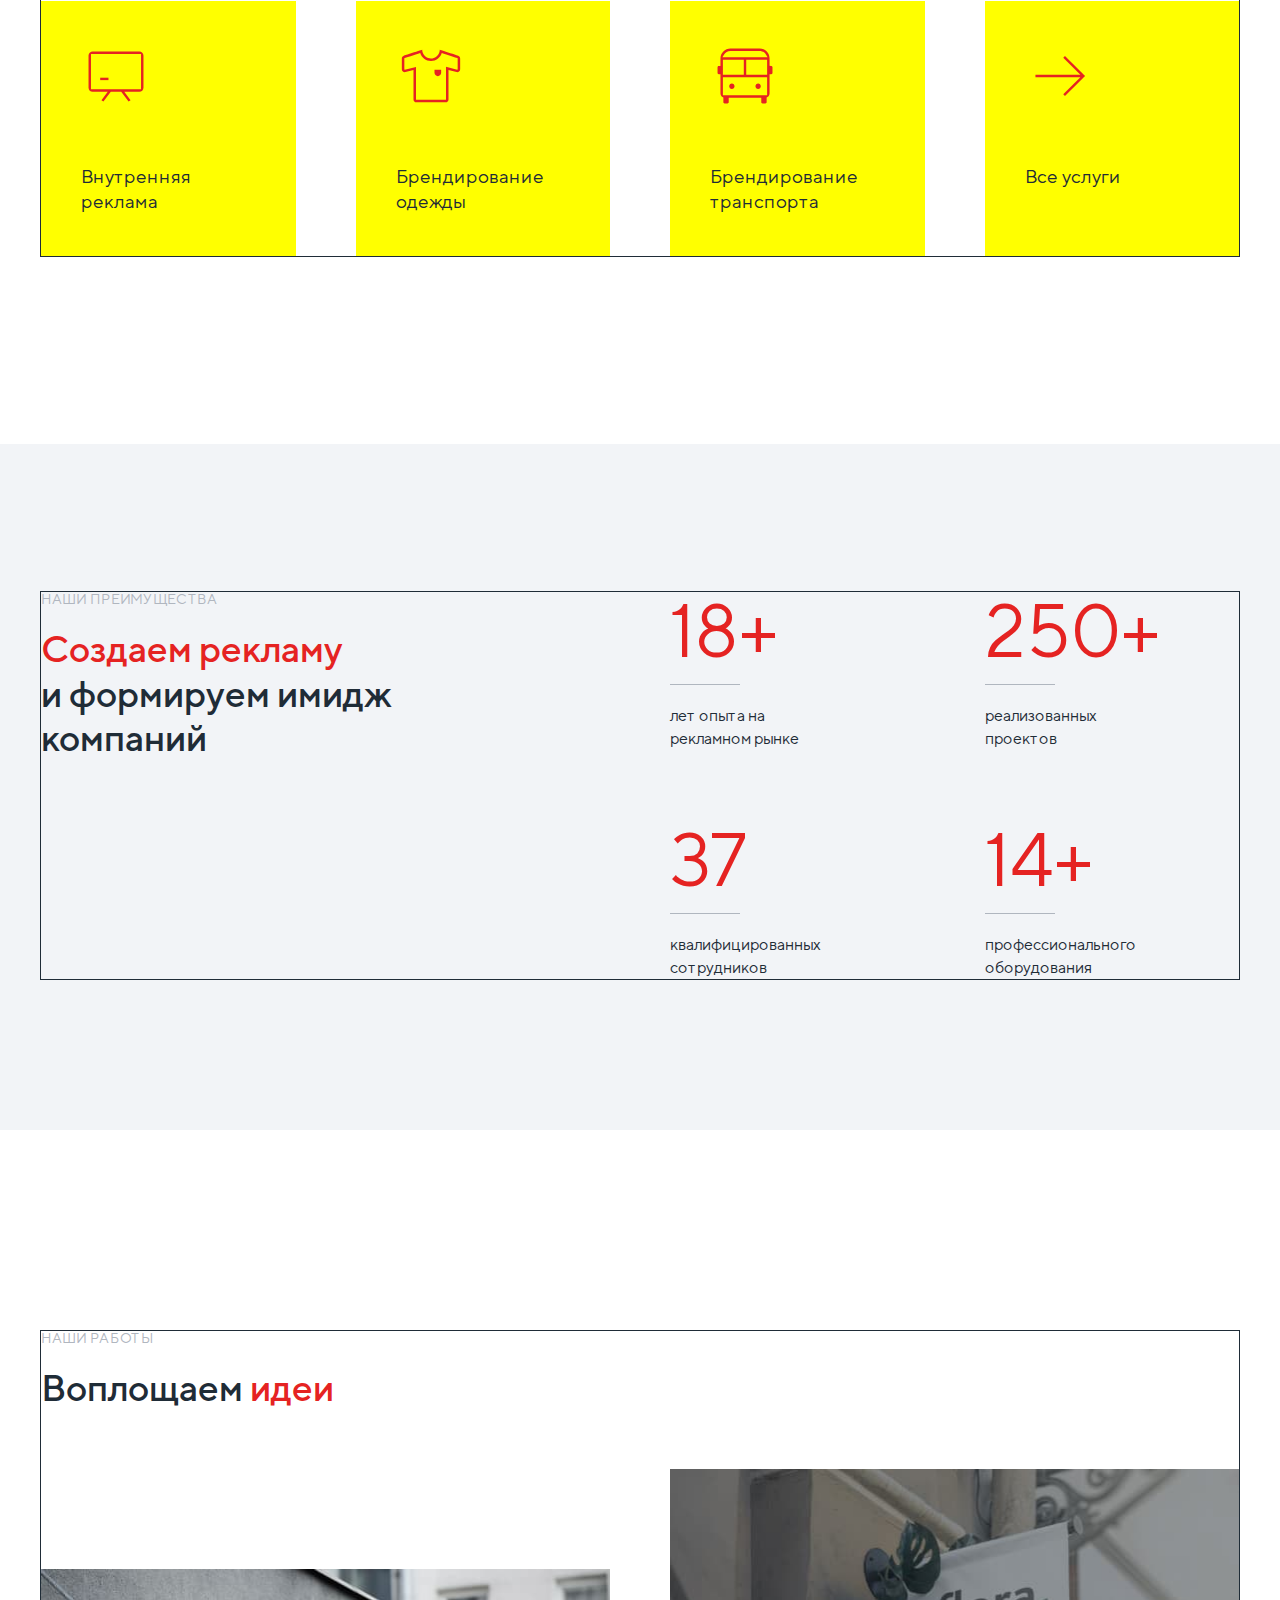
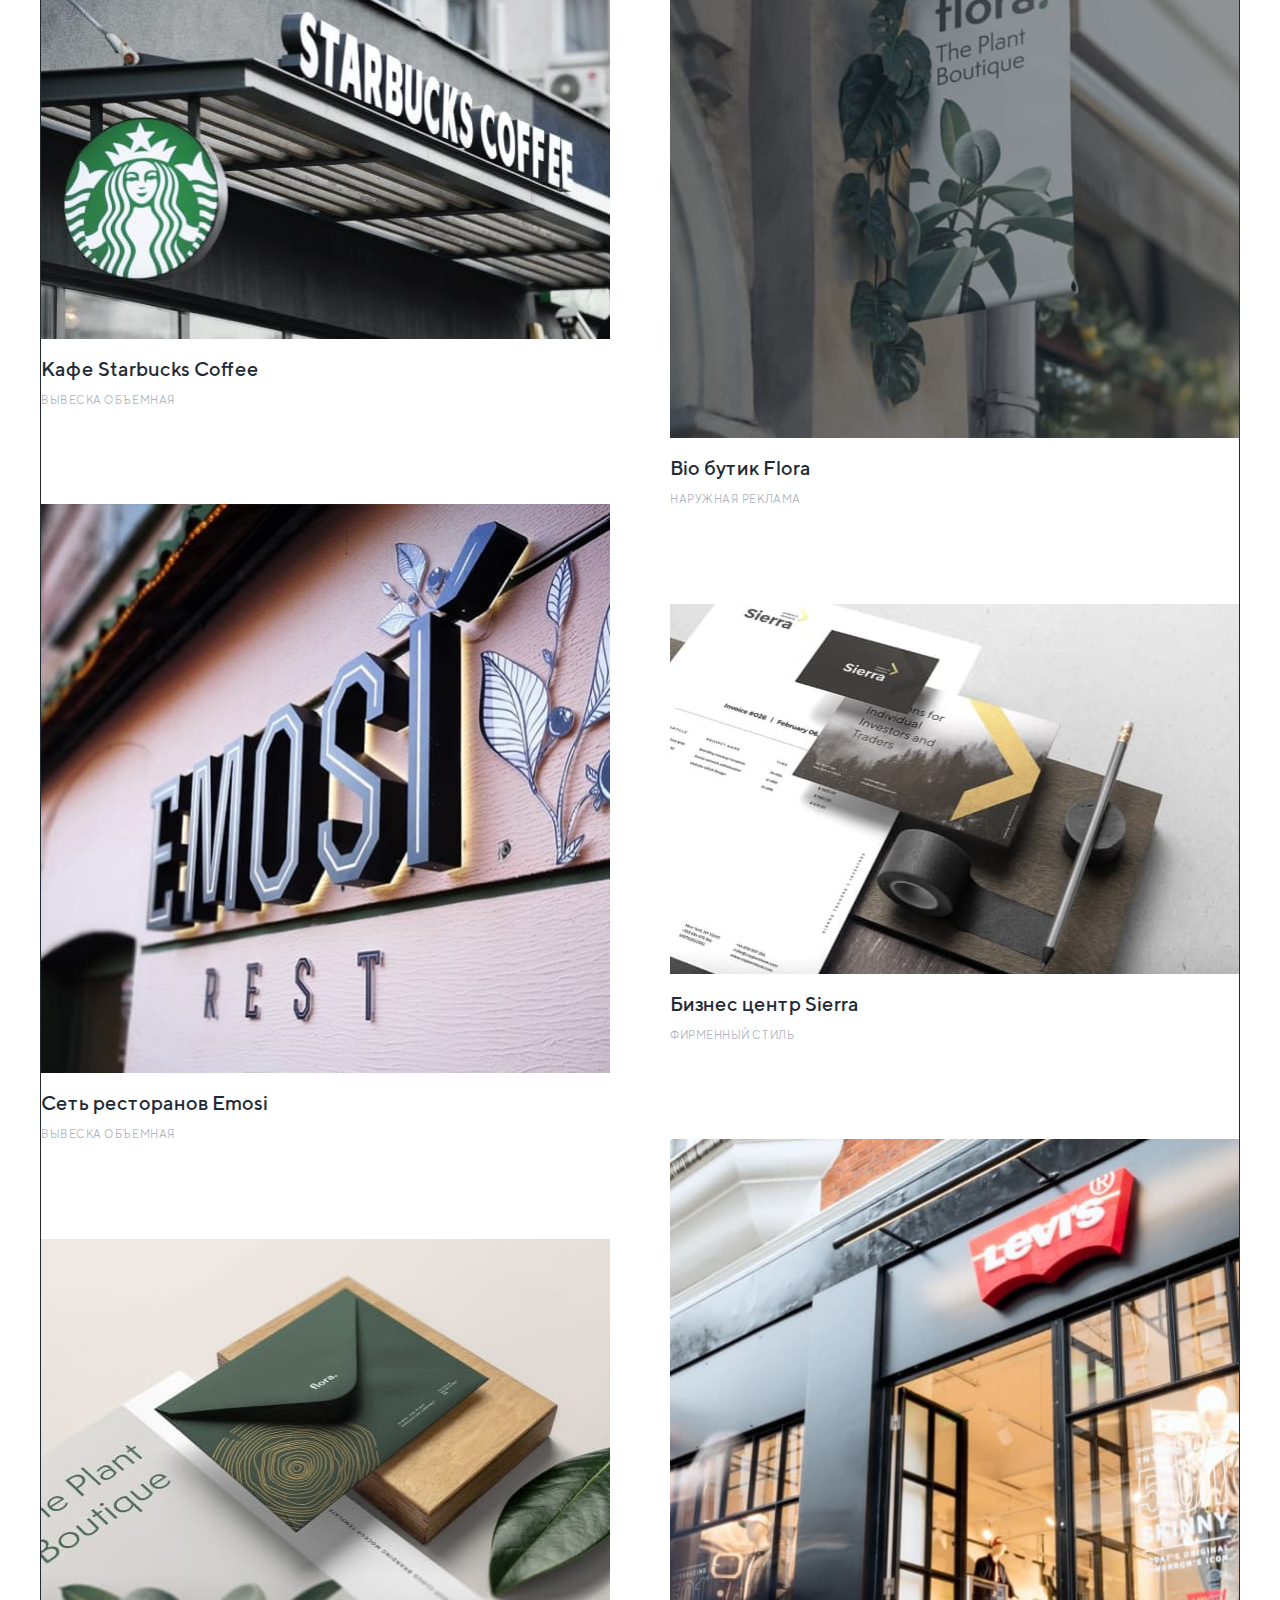
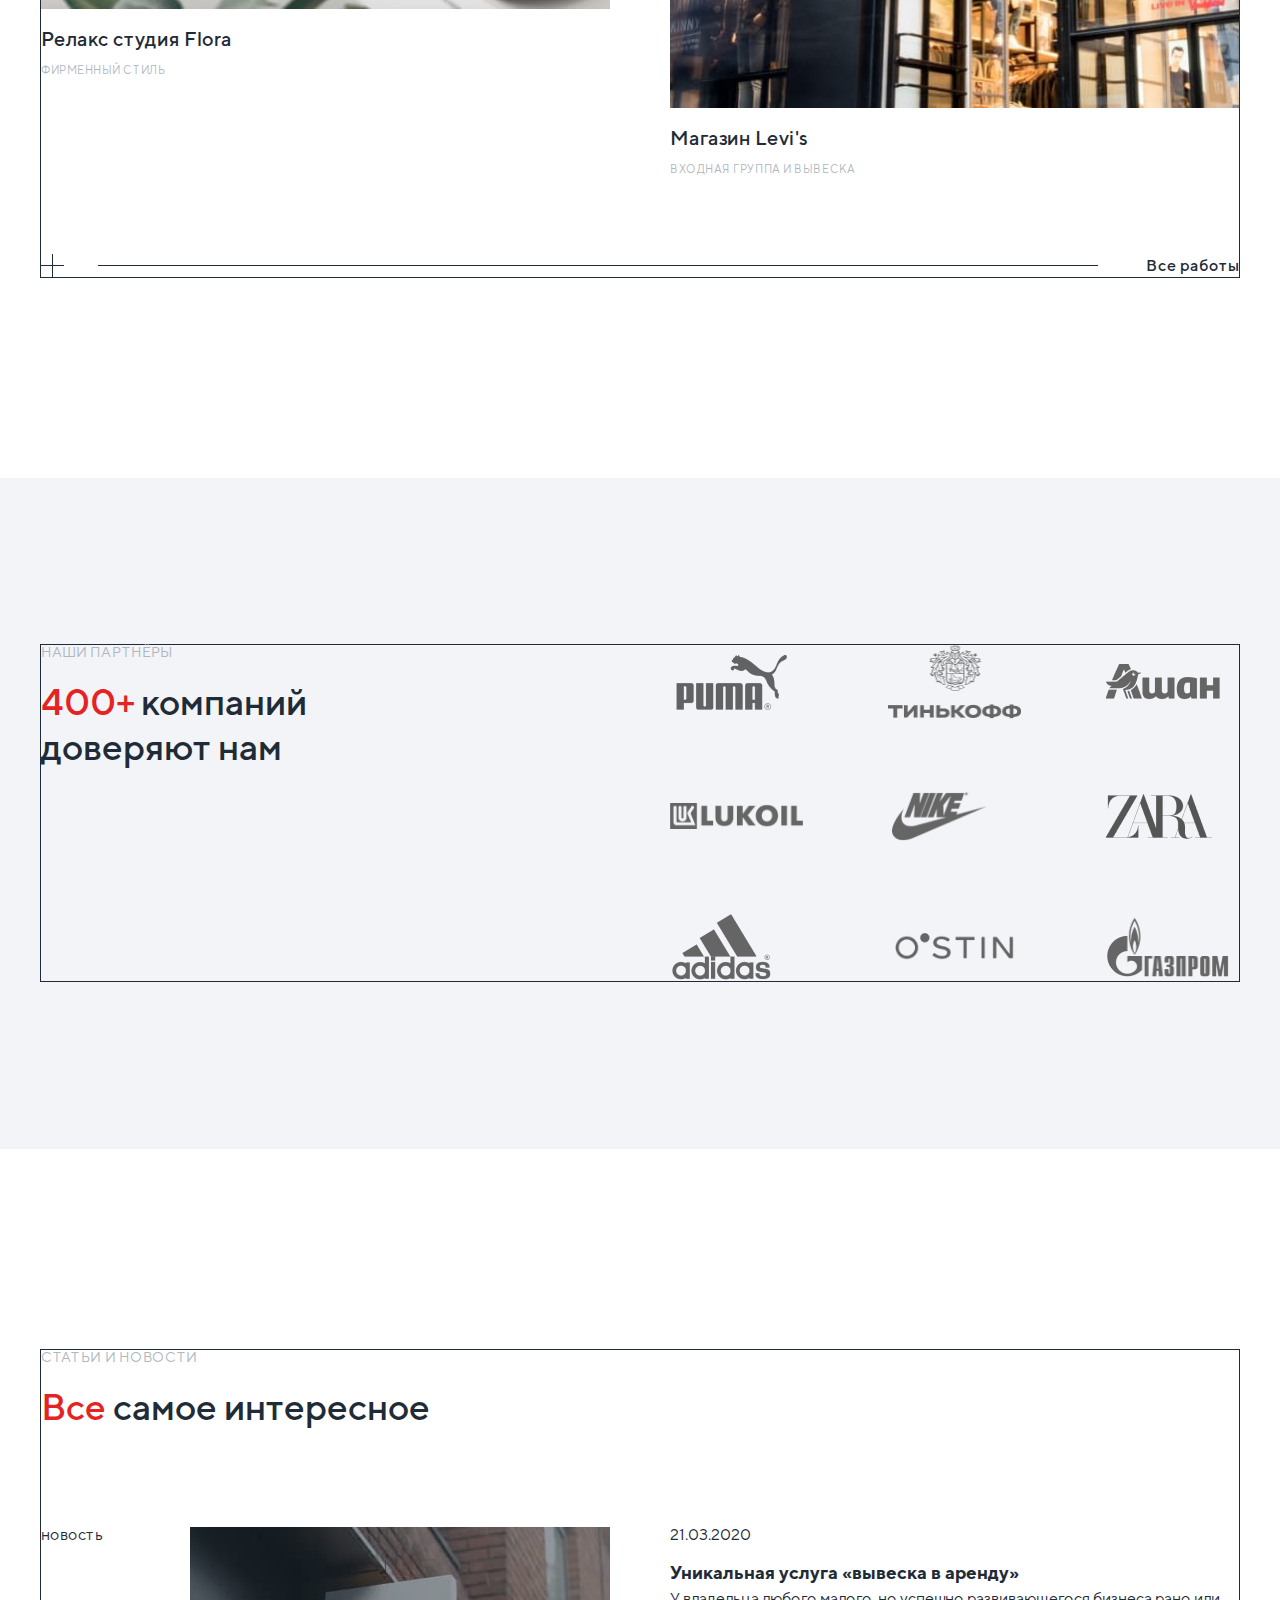
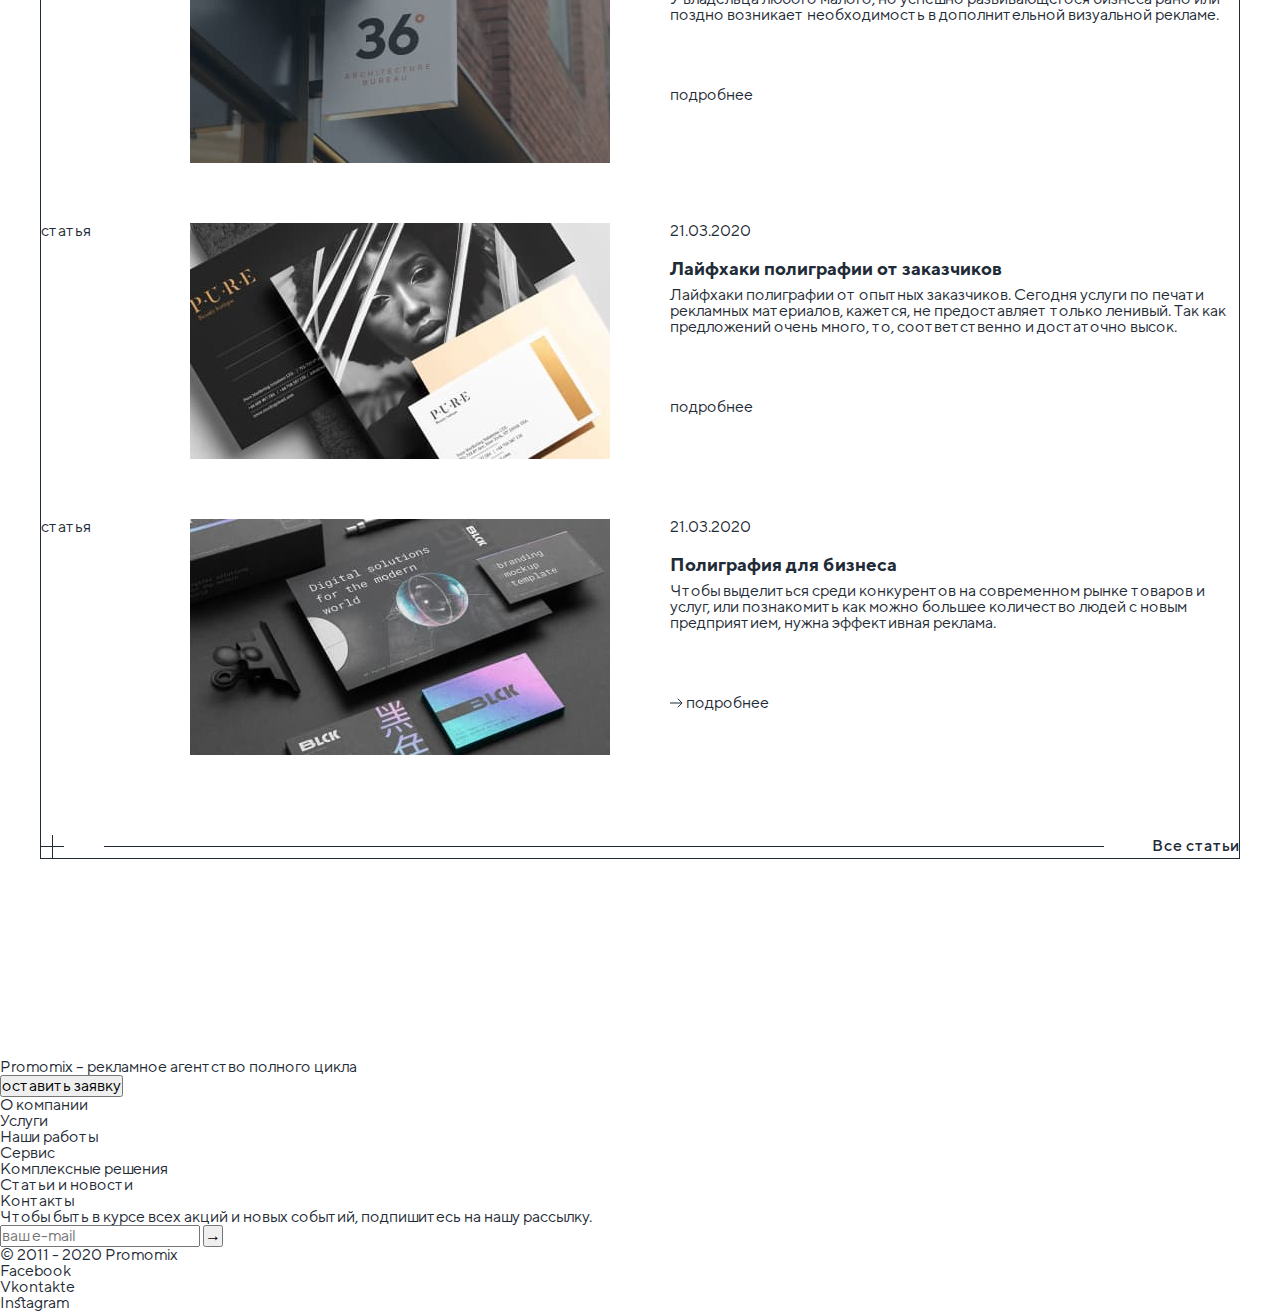
==== commit 83d68d05: "+" ====
--- a/index.html
+++ b/index.html
@@ -411,7 +411,7 @@
           <h2 class="item-title">
             <span class="part-title">Все</span> самое интересное
           </h2>
-          <ul>
+          <ul class="news-list">
             <li class="news-list-item">
               <div class="news-list-item-box img-box">
                 <p>новость</p>
@@ -423,14 +423,16 @@
               </div>
               <div class="news-list-item-box">
                 <a href="">
-                  <p>21.03.2020</p>
-                  <h3>Уникальная услуга «вывеска в аренду»</h3>
-                  <p>
+                  <p class="data-text">21.03.2020</p>
+                  <h3 class="list-item-title">
+                    Уникальная услуга «вывеска в аренду»
+                  </h3>
+                  <p class="list-item-text">
                     У владельца любого малого, но успешно развивающегося бизнеса
                     рано или поздно возникает необходимость в дополнительной
                     визуальной рекламе.
                   </p>
-                  <span>подробнее</span>
+                  <span class="details-text">подробнее</span>
                 </a>
               </div>
             </li>
@@ -445,15 +447,17 @@
               </div>
               <div class="news-list-item-box">
                 <a href=""
-                  ><p>21.03.2020</p>
-                  <h3>Лайфхаки полиграфии от заказчиков</h3>
-                  <p>
+                  ><p class="data-text">21.03.2020</p>
+                  <h3 class="list-item-title">
+                    Лайфхаки полиграфии от заказчиков
+                  </h3>
+                  <p class="list-item-text">
                     Лайфхаки полиграфии от опытных заказчиков. Сегодня услуги по
                     печати рекламных материалов, кажется, не предоставляет
                     только ленивый. Так как предложений очень много, то,
                     соответственно и достаточно высок.
                   </p>
-                  <span>подробнее</span></a
+                  <span class="details-text">подробнее</span></a
                 >
               </div>
             </li>
@@ -468,16 +472,21 @@
               </div>
               <div class="news-list-item-box">
                 <a href=""
-                  ><p>21.03.2020</p>
-                  <h3>Полиграфия для бизнеса</h3>
-                  <p>
+                  ><p class="data-text">21.03.2020</p>
+                  <h3 class="list-item-title">Полиграфия для бизнеса</h3>
+                  <p class="list-item-text">
                     Чтобы выделиться среди конкурентов на современном рынке
                     товаров и услуг, или познакомить как можно большее
                     количество людей с новым предприятием, нужна эффективная
                     реклама.
                   </p>
-                  <span>подробнее</span></a
-                >
+                  <span class="details-text">
+                    <svg width="13" height="10">
+                      <use href="./images/icon/arrow-12-1.svg"></use>
+                    </svg>
+                    подробнее
+                  </span>
+                </a>
               </div>
             </li>
           </ul>
--- a/CSS/styles.css
+++ b/CSS/styles.css
@@ -448,6 +448,24 @@
   justify-content: space-between;
 }
 
-.img-box:not(:last-child) {
+.news-list-item:not(:last-child) {
   margin-bottom: 60px;
 }
+
+.news-list {
+  margin-top: 98px;
+}
+
+.list-item-title {
+  margin-top: 20px;
+}
+
+.list-item-text {
+  margin-top: 10px;
+}
+
+.details-text {
+  display: block;
+
+  margin-top: 64px;
+}
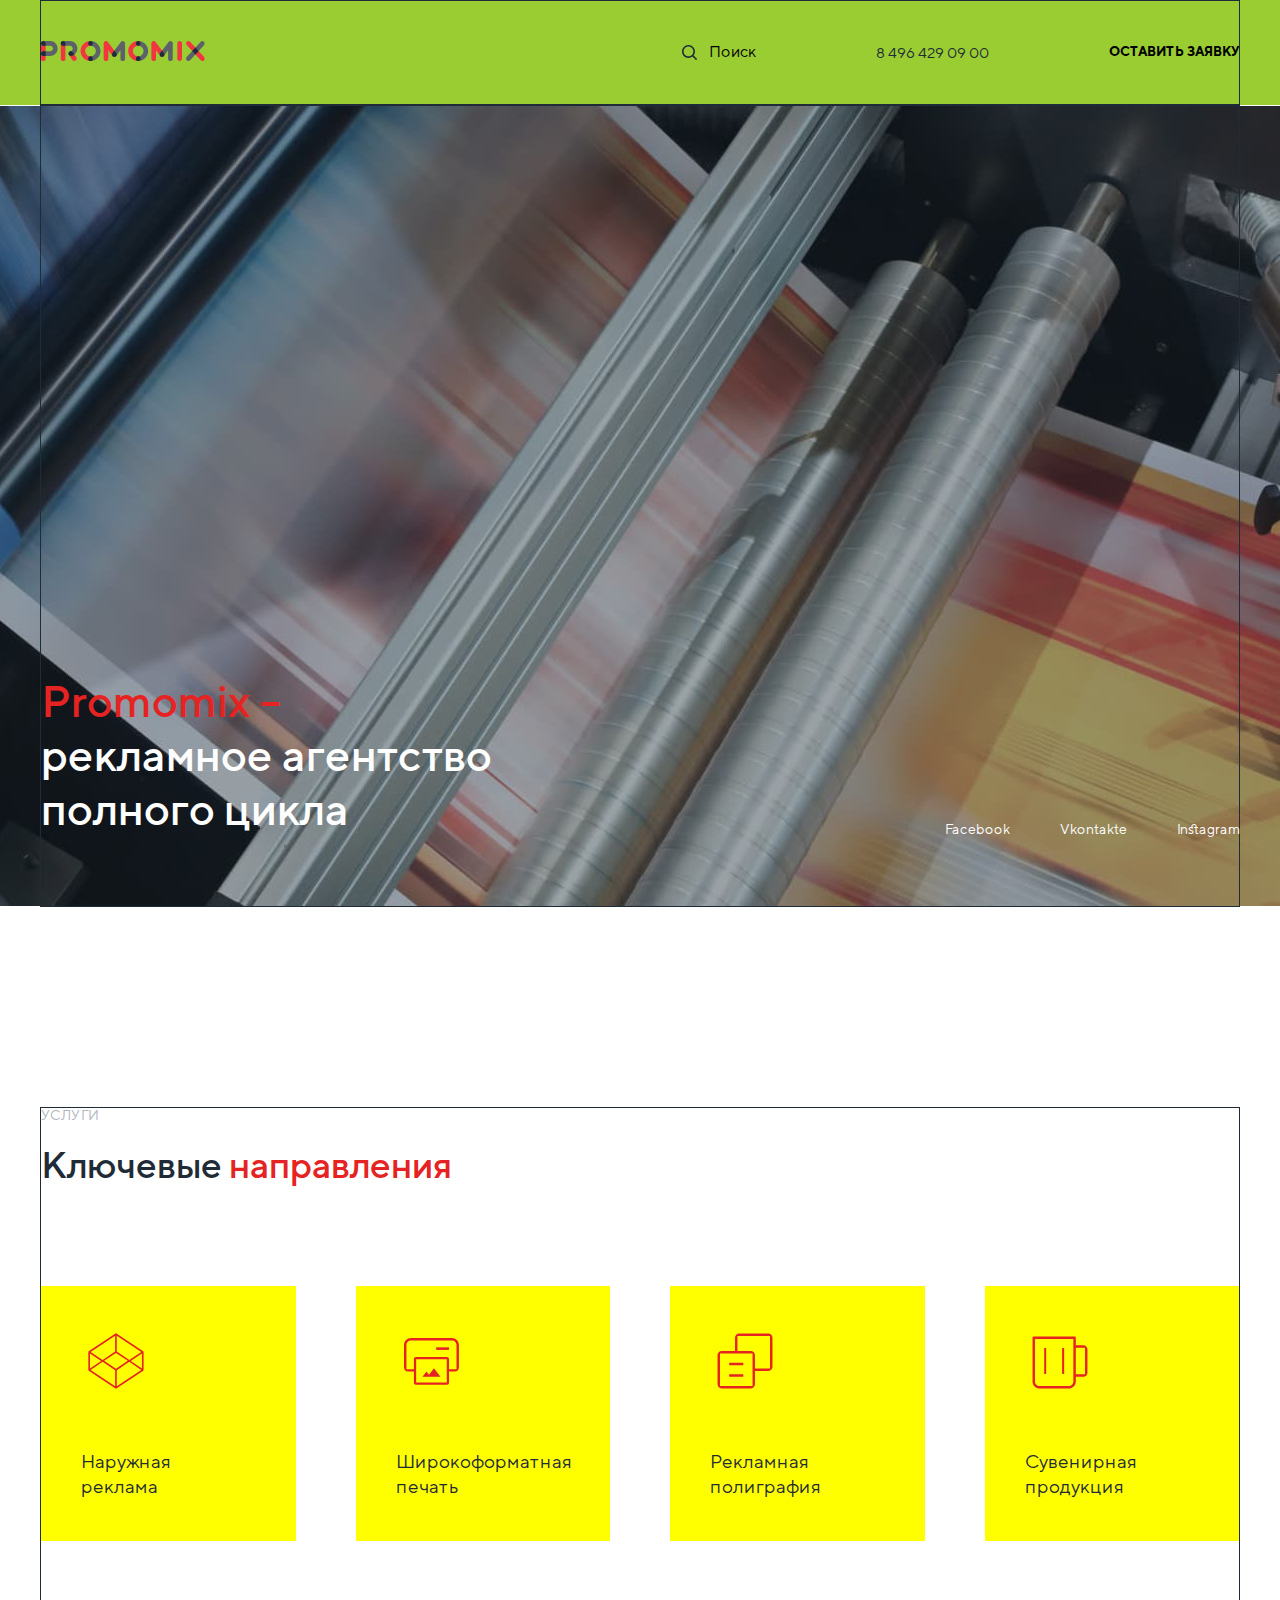
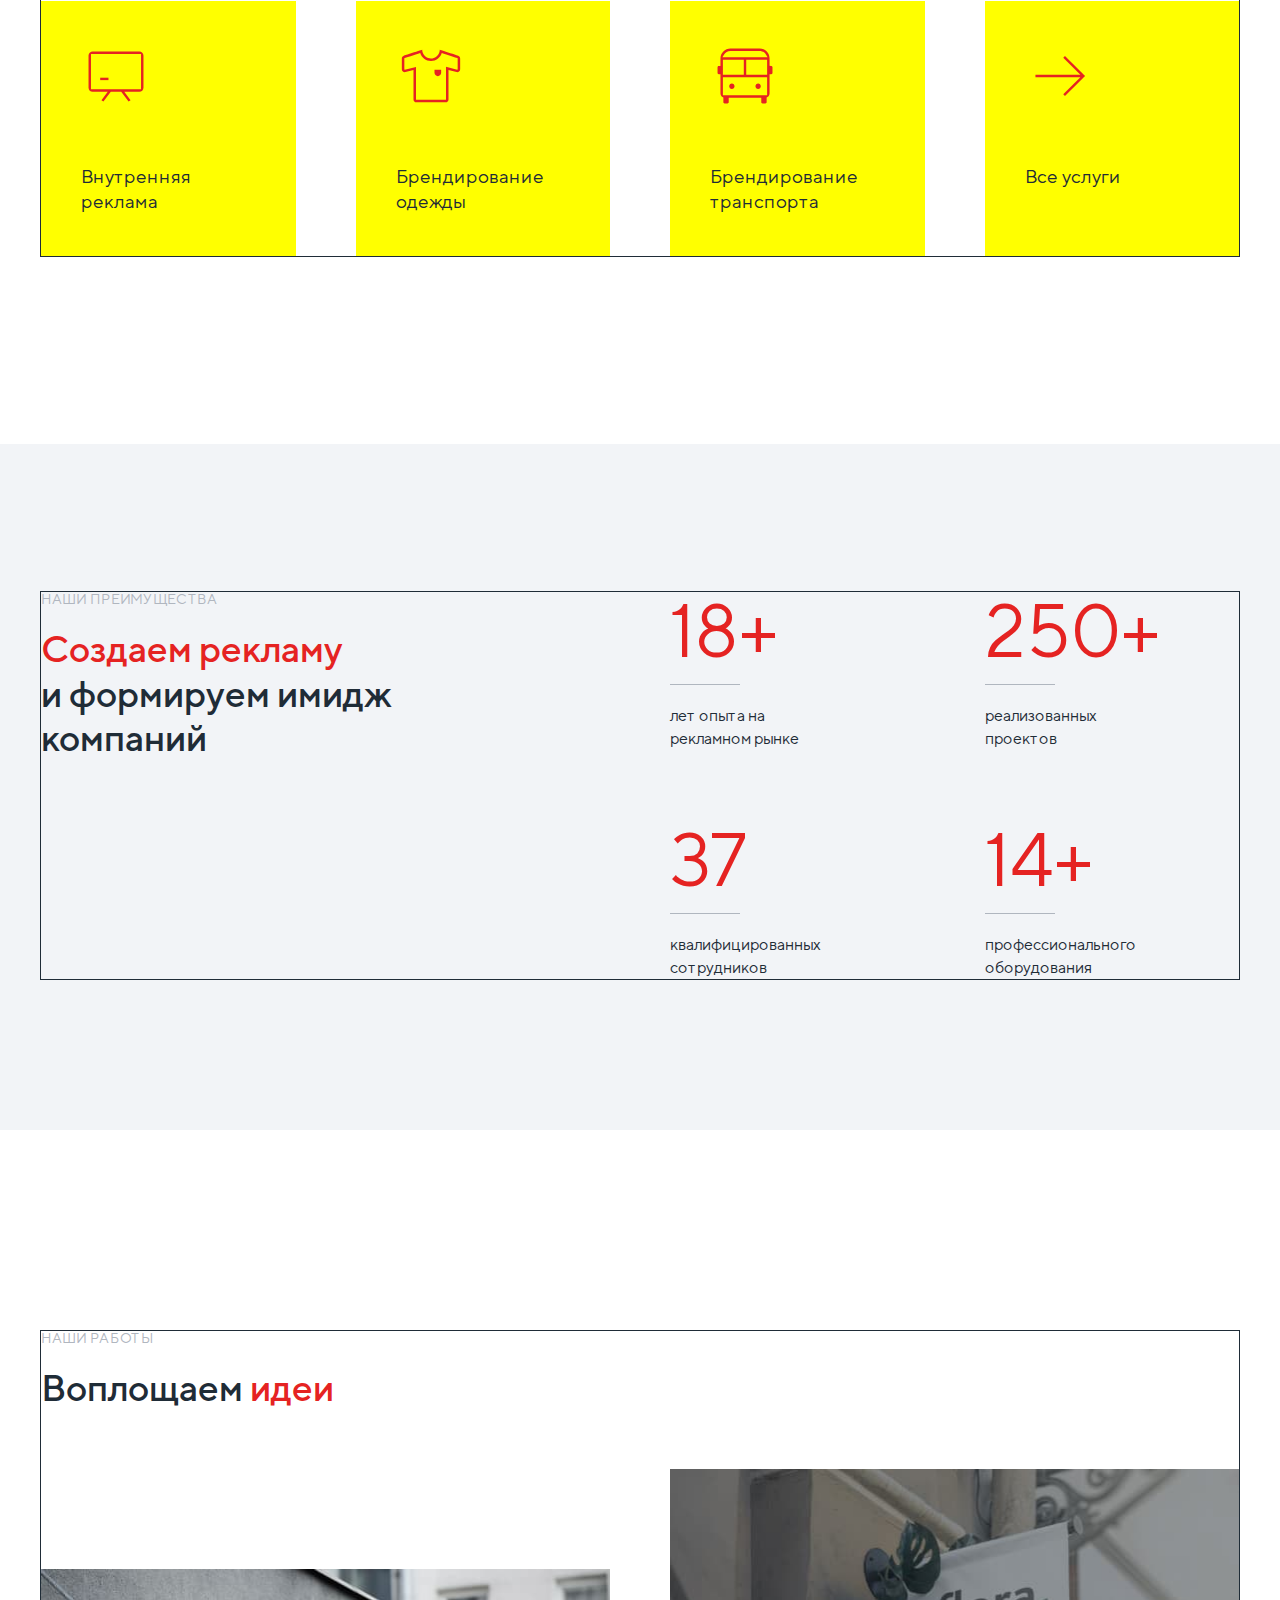
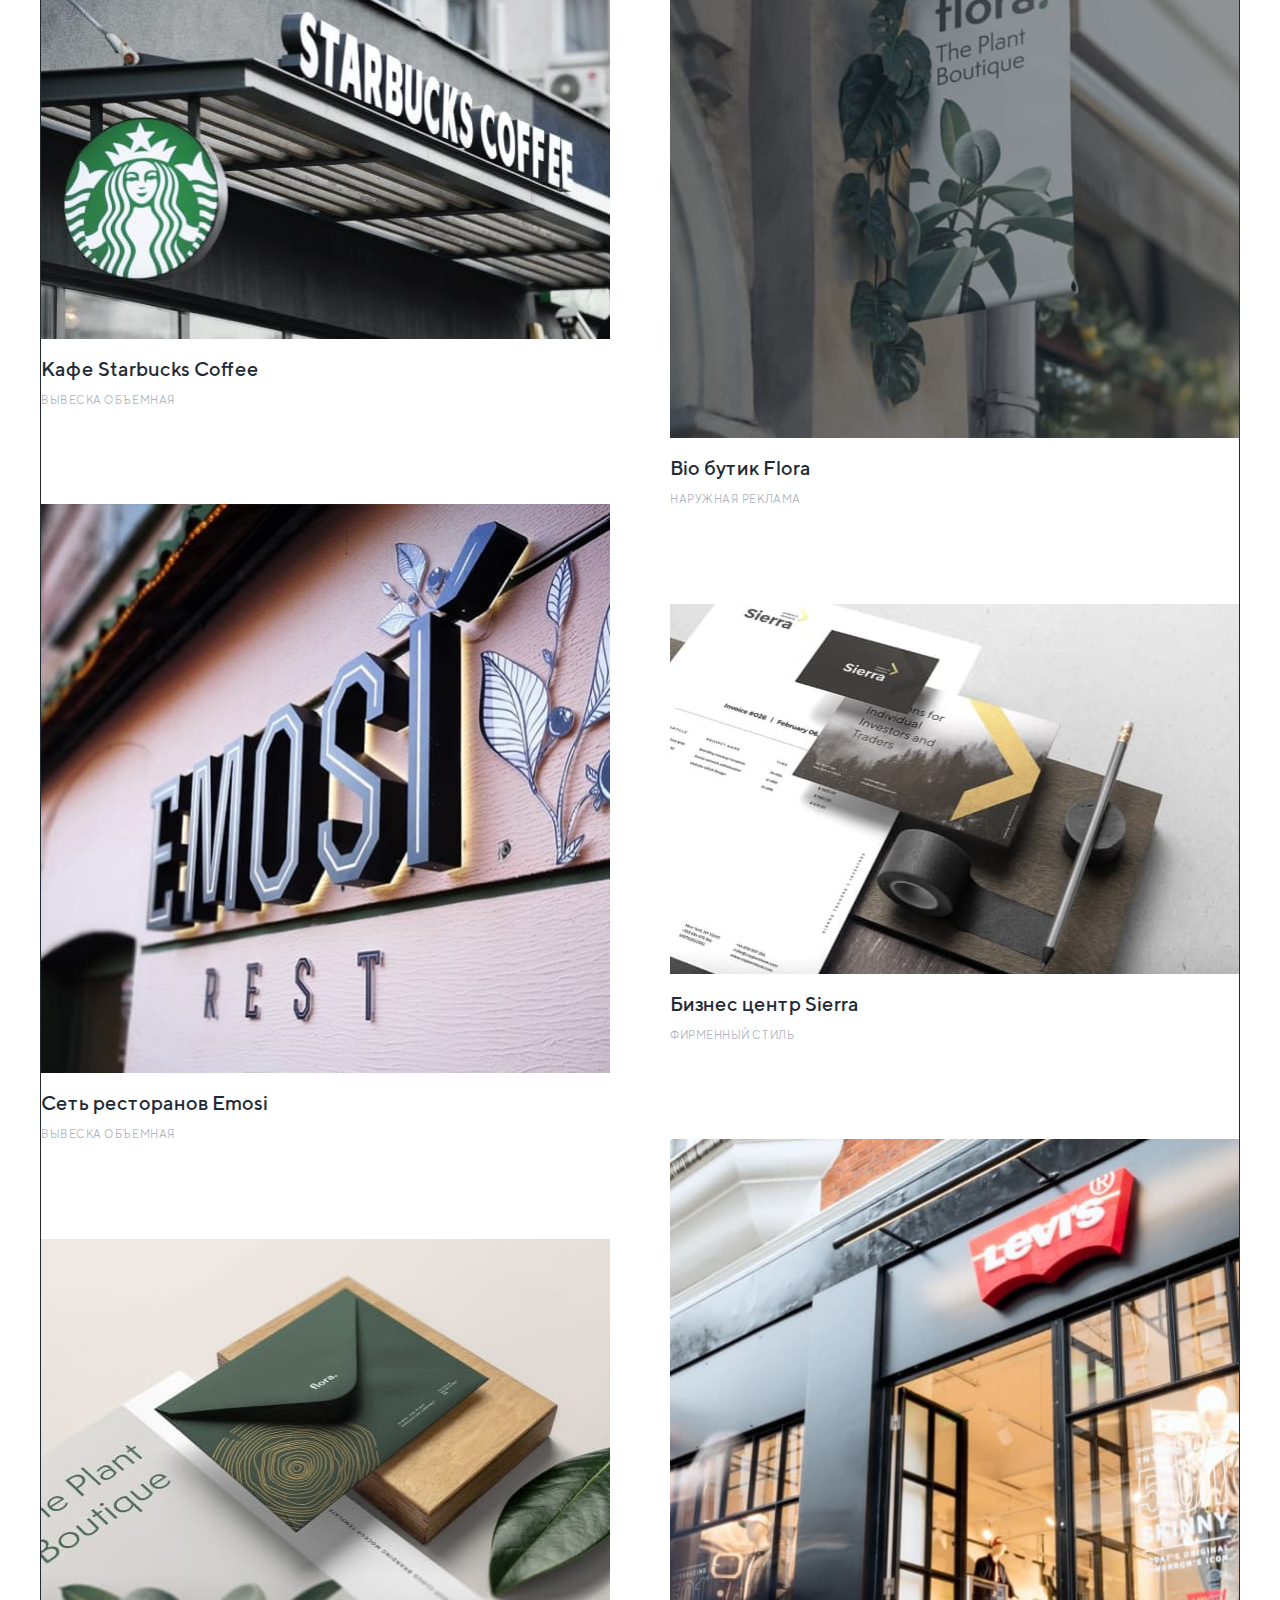
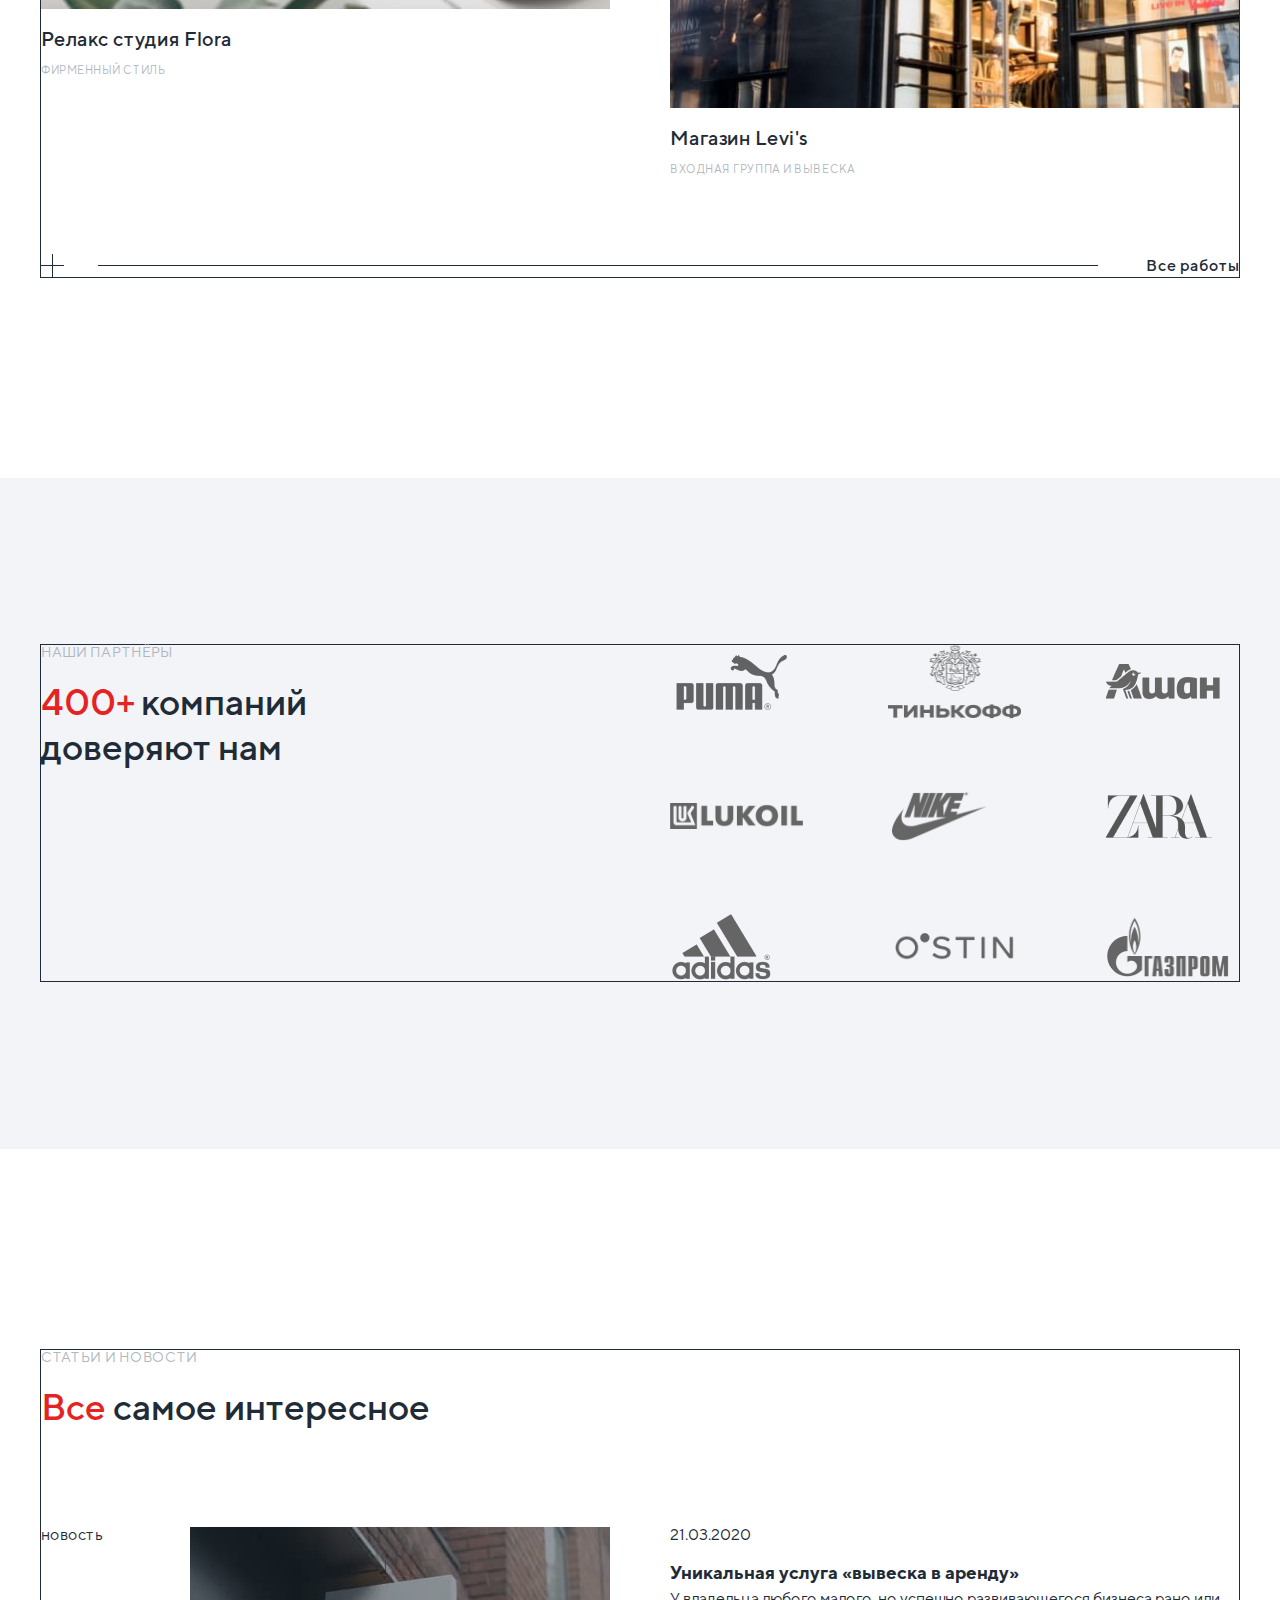
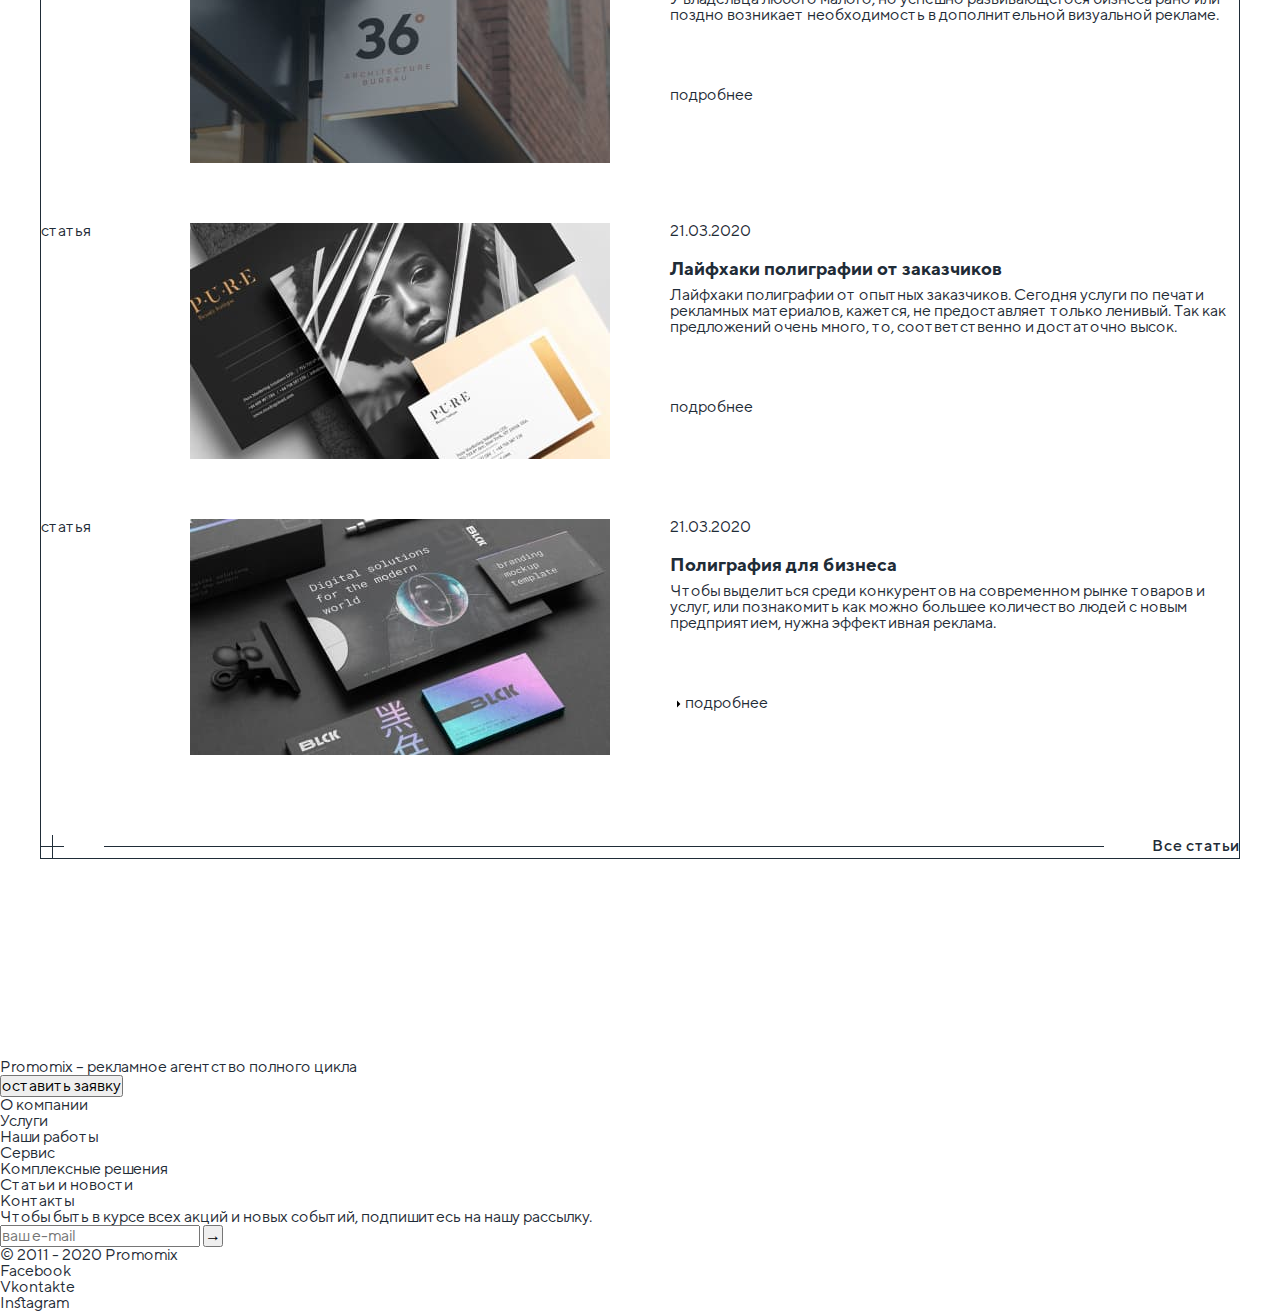
==== commit 66a75c9d: "+" ====
--- a/index.html
+++ b/index.html
@@ -481,8 +481,8 @@
                     реклама.
                   </p>
                   <span class="details-text">
-                    <svg width="13" height="10">
-                      <use href="./images/icon/arrow-12-1.svg"></use>
+                    <svg width="12" height="8">
+                      <use href="./images/icon/sprite.svg#icon-arrow-12"></use>
                     </svg>
                     подробнее
                   </span>
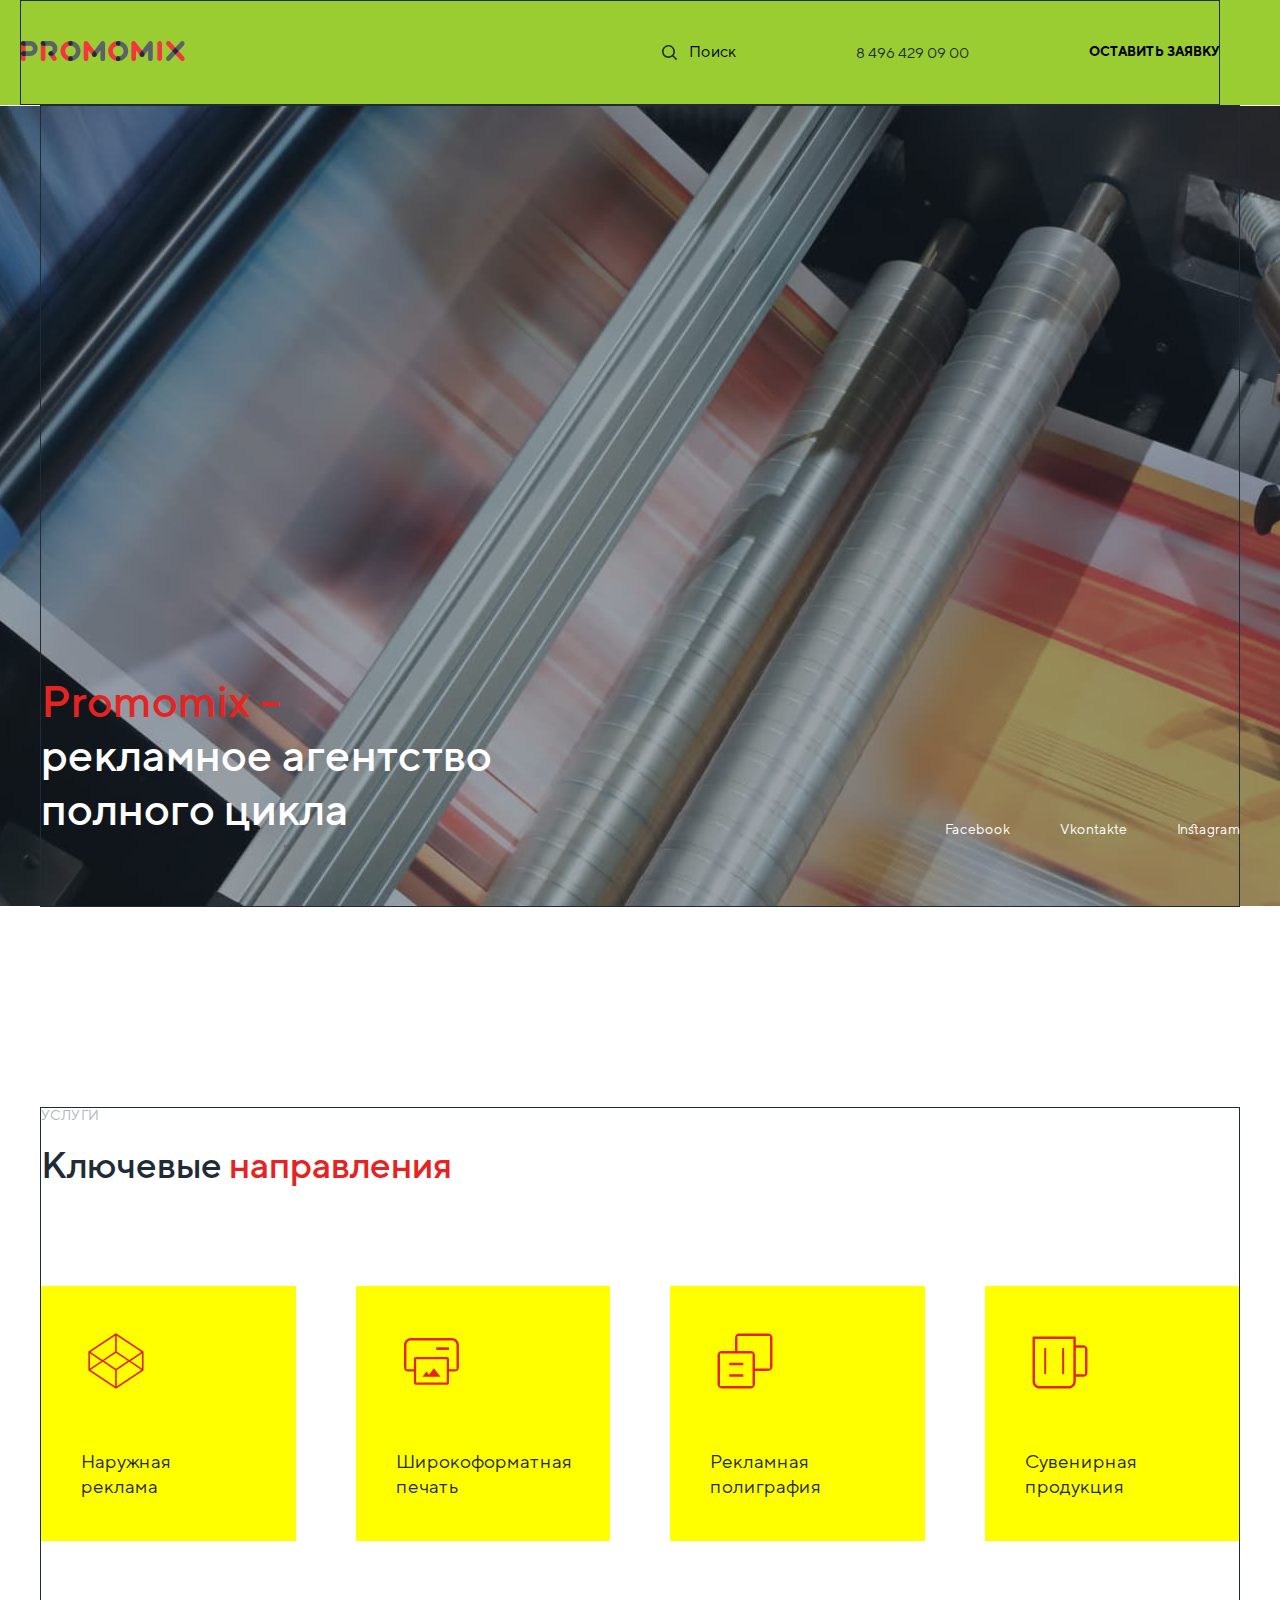
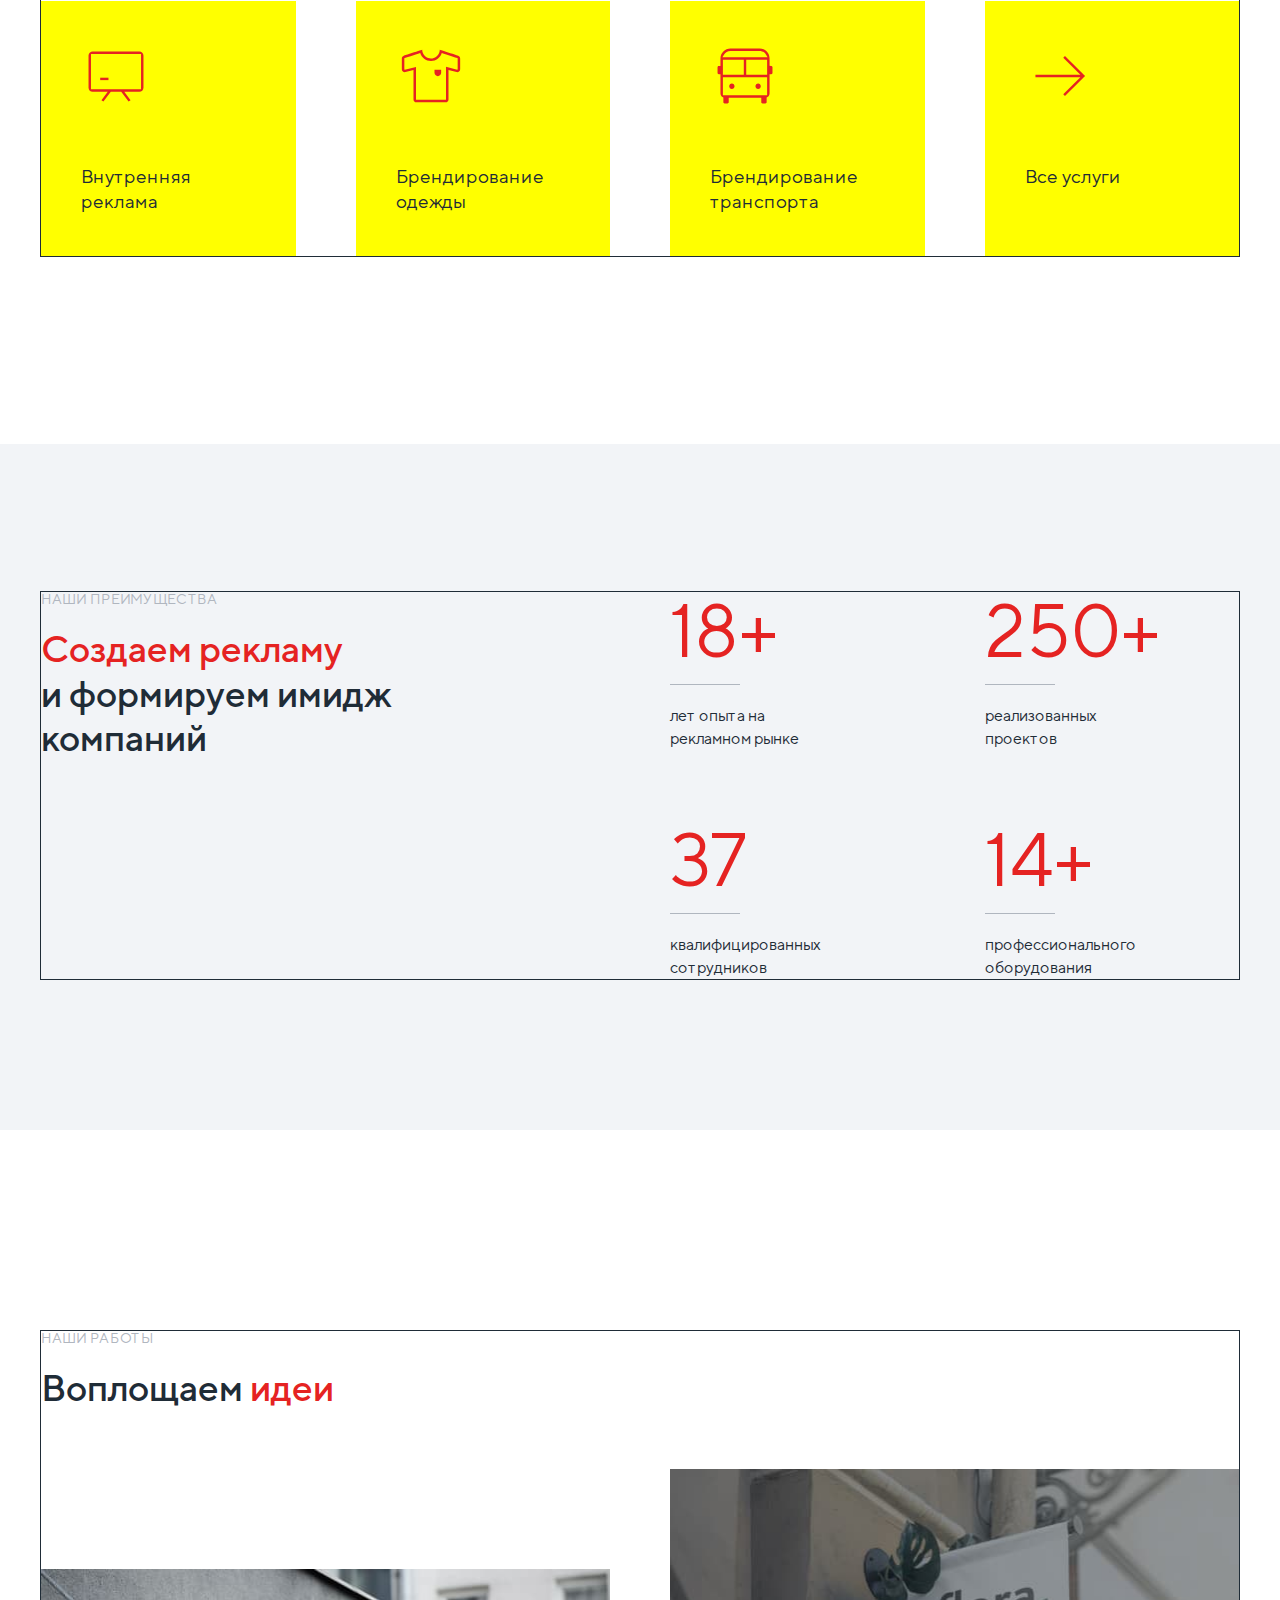
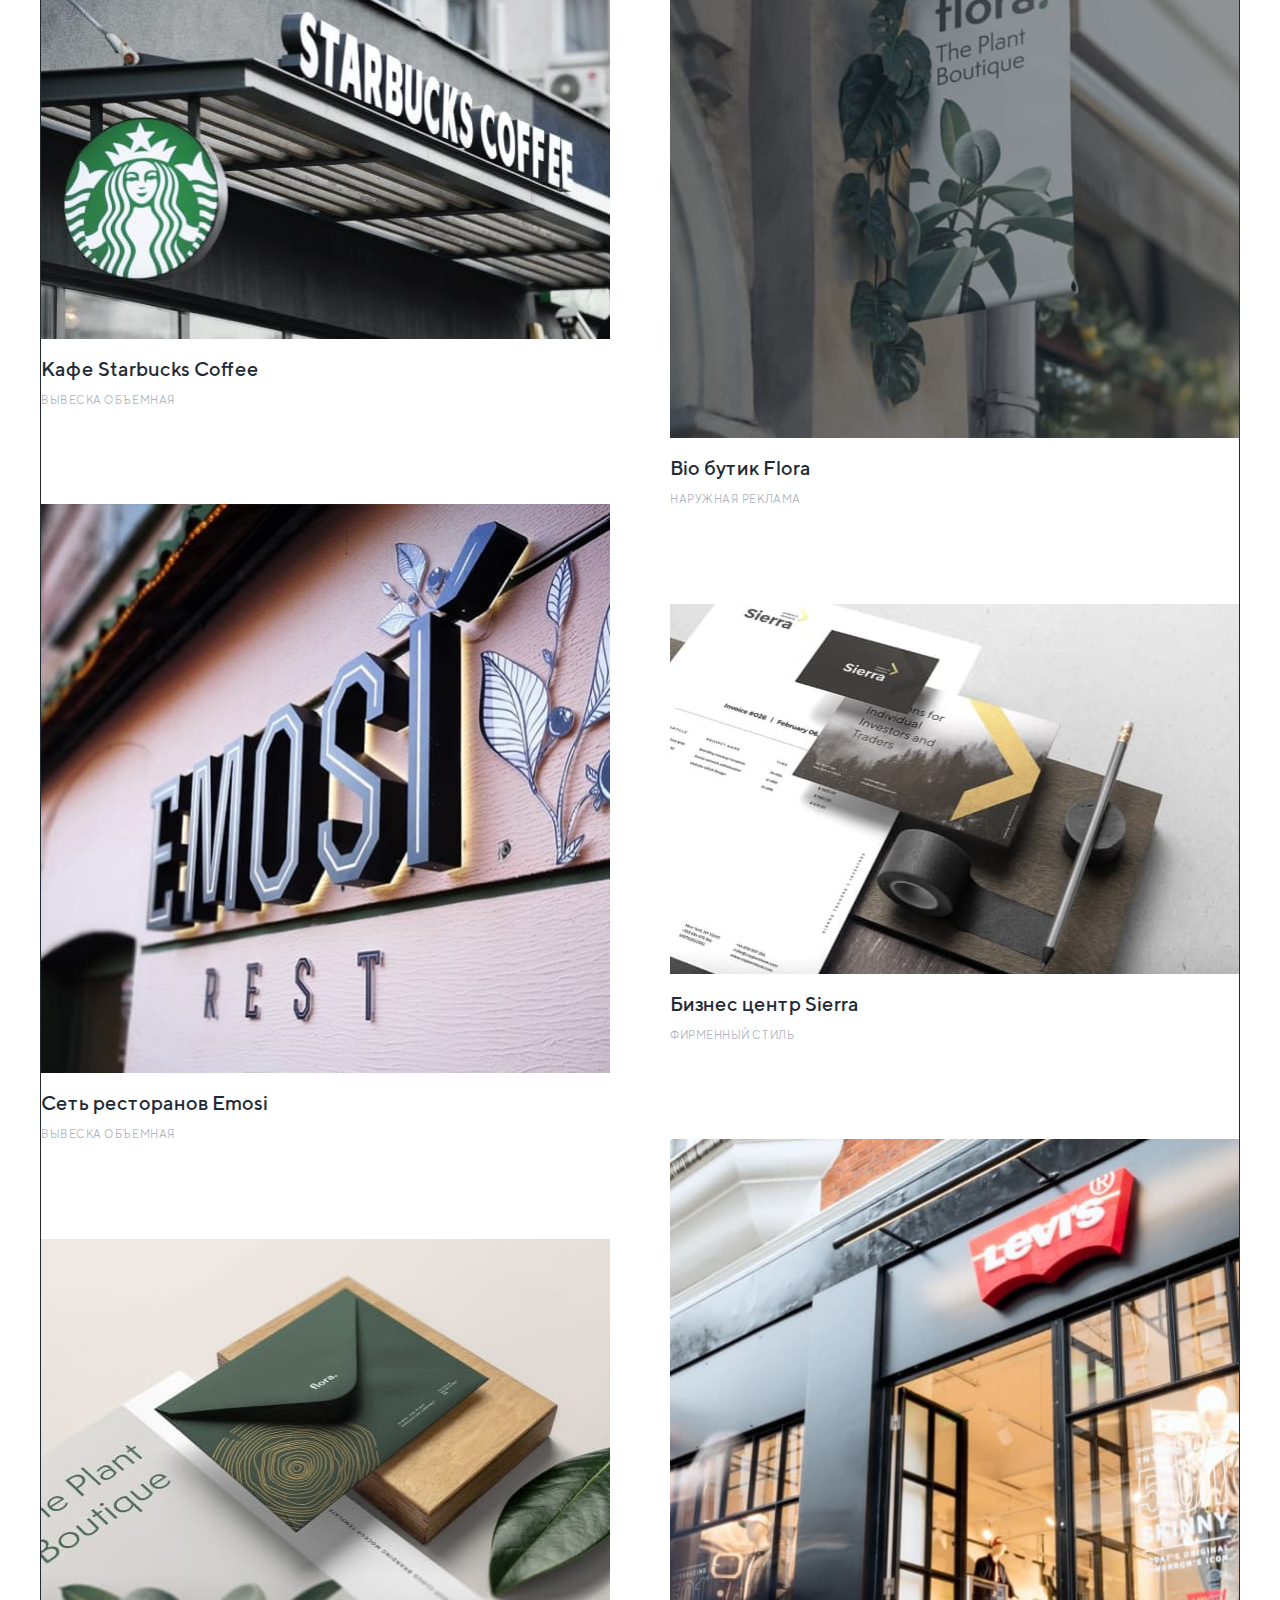
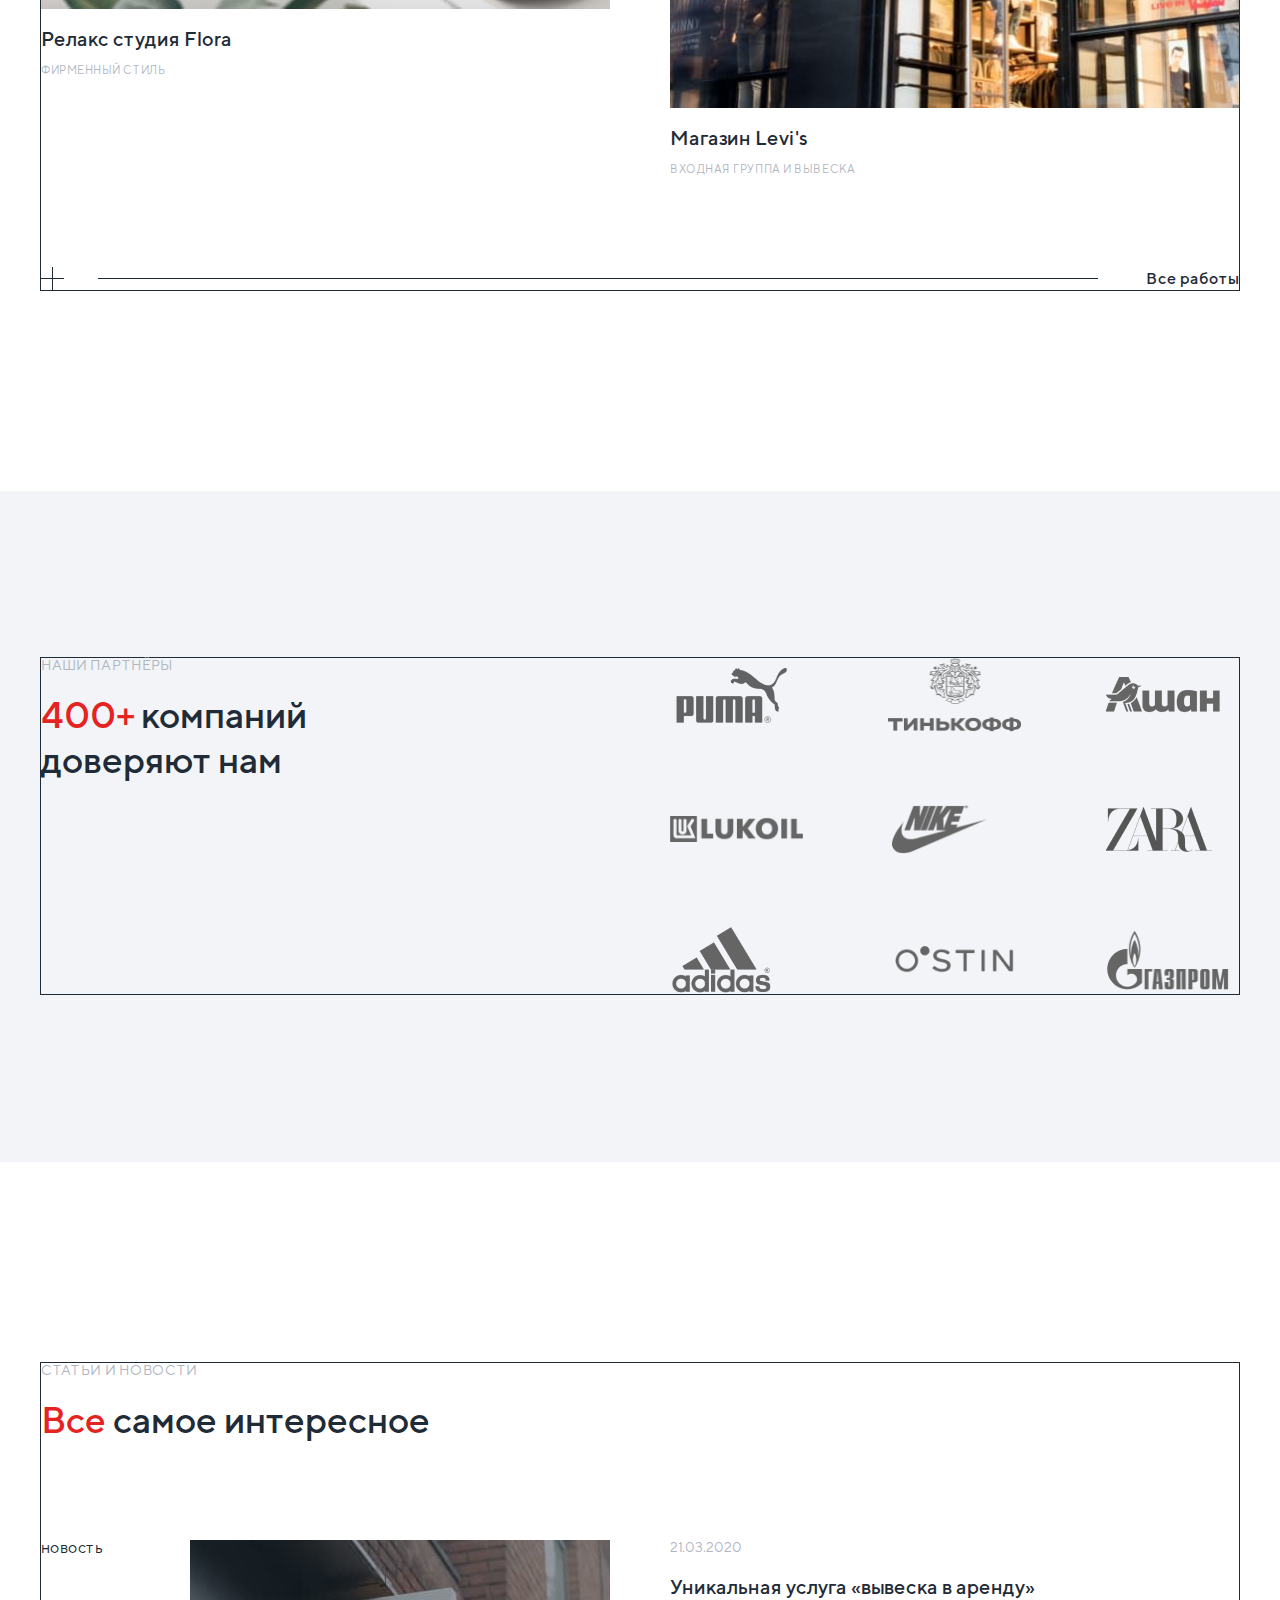
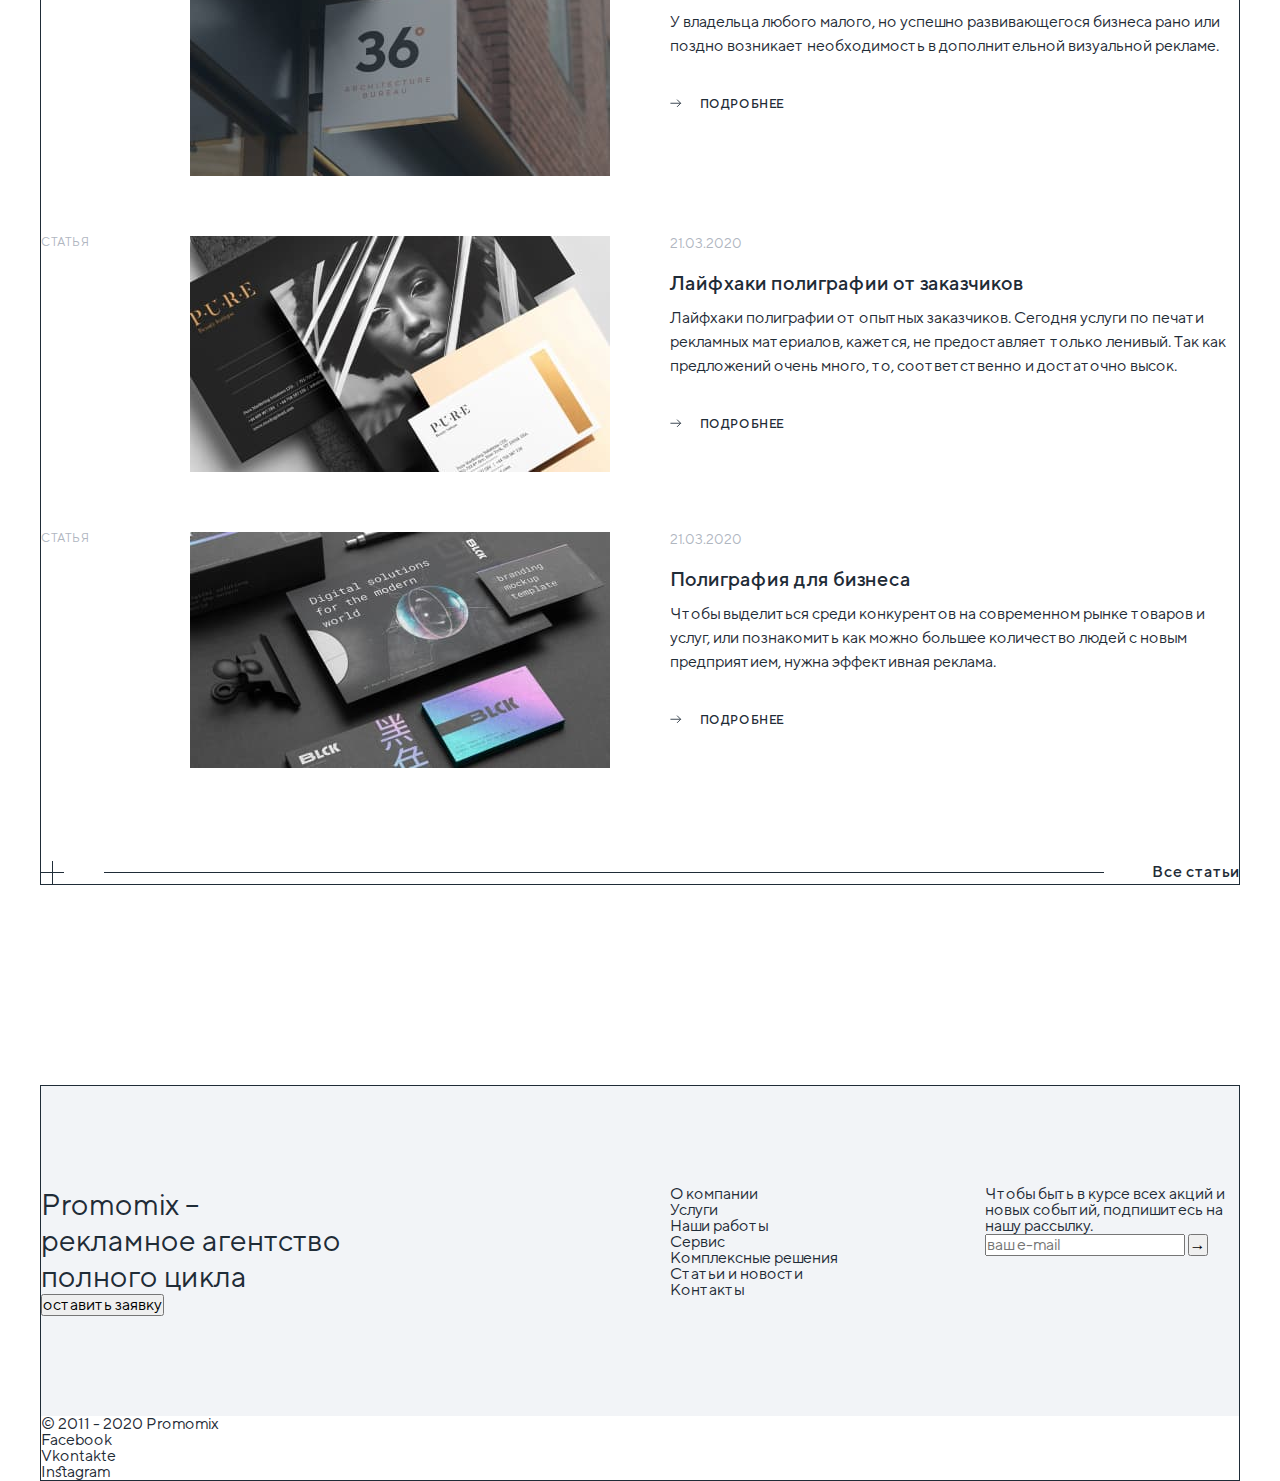
==== commit f91cc48f: "+" ====
--- a/index.html
+++ b/index.html
@@ -414,7 +414,7 @@
           <ul class="news-list">
             <li class="news-list-item">
               <div class="news-list-item-box img-box">
-                <p>новость</p>
+                <p class="news-article">новость</p>
                 <img
                   src="./images/articles/img1.jpg"
                   alt="вывеска"
@@ -422,7 +422,7 @@
                 />
               </div>
               <div class="news-list-item-box">
-                <a href="">
+                <a class="link-news-item" href="">
                   <p class="data-text">21.03.2020</p>
                   <h3 class="list-item-title">
                     Уникальная услуга «вывеска в аренду»
@@ -432,13 +432,18 @@
                     рано или поздно возникает необходимость в дополнительной
                     визуальной рекламе.
                   </p>
-                  <span class="details-text">подробнее</span>
+                  <span class="details-text">
+                    <svg class="arrow-icon" width="12" height="8.5">
+                      <use href="./images/icon/sprite.svg#icon-arrow-12"></use>
+                    </svg>
+                    подробнее
+                  </span>
                 </a>
               </div>
             </li>
             <li class="news-list-item">
               <div class="news-list-item-box img-box">
-                <p>статья</p>
+                <p class="article-text">статья</p>
                 <img
                   src="./images/articles/img2.jpg"
                   alt="полиграфия"
@@ -446,7 +451,7 @@
                 />
               </div>
               <div class="news-list-item-box">
-                <a href=""
+                <a class="link-news-item" href=""
                   ><p class="data-text">21.03.2020</p>
                   <h3 class="list-item-title">
                     Лайфхаки полиграфии от заказчиков
@@ -457,13 +462,18 @@
                     только ленивый. Так как предложений очень много, то,
                     соответственно и достаточно высок.
                   </p>
-                  <span class="details-text">подробнее</span></a
+                  <span class="details-text">
+                    <svg class="arrow-icon" width="12" height="8.5">
+                      <use href="./images/icon/sprite.svg#icon-arrow-12"></use>
+                    </svg>
+                    подробнее
+                  </span></a
                 >
               </div>
             </li>
             <li class="news-list-item">
               <div class="news-list-item-box img-box">
-                <p>статья</p>
+                <p class="article-text">статья</p>
                 <img
                   src="./images/articles/img3.jpg"
                   alt="полиграфия"
@@ -471,7 +481,7 @@
                 />
               </div>
               <div class="news-list-item-box">
-                <a href=""
+                <a class="link-news-item" href=""
                   ><p class="data-text">21.03.2020</p>
                   <h3 class="list-item-title">Полиграфия для бизнеса</h3>
                   <p class="list-item-text">
@@ -481,7 +491,7 @@
                     реклама.
                   </p>
                   <span class="details-text">
-                    <svg width="12" height="8">
+                    <svg class="arrow-icon" width="12" height="8.5">
                       <use href="./images/icon/sprite.svg#icon-arrow-12"></use>
                     </svg>
                     подробнее
@@ -499,47 +509,55 @@
         </div>
       </section>
     </main>
+
+    <!-- Секция футер -->
     <footer>
-      <div>
+      <div class="container">
+        <div class="footer-box">
+          <div class="request-box">
+            <a class="request-title" href="/"
+              ><span>Promomix –</span> <br />
+              рекламное агентство <br />
+              полного цикла</a
+            >
+            <button type="button">оставить заявку</button>
+          </div>
+          <nav class="nav-box">
+            <ul>
+              <li><a href="./html/about.html">О компании</a></li>
+              <li><a href="./html/serviсes.html">Услуги</a></li>
+              <li><a href="./html/works.html">Наши работы</a></li>
+              <li><a href="./html/servis.html">Сервис</a></li>
+              <li><a href="./html/complex.html">Комплексные решения</a></li>
+              <li><a href="./html/posts.html">Статьи и новости</a></li>
+              <li><a href="/">Контакты</a></li>
+            </ul>
+          </nav>
+          <div class="subscription-box">
+            <p>
+              Чтобы быть в курсе всех акций и новых событий, подпишитесь на нашу
+              рассылку.
+            </p>
+            <form>
+              <input type="email" placeholder="ваш e-mail" />
+              <button type="submit">&#8594;</button>
+            </form>
+          </div>
+        </div>
         <div>
-          <a href="/">Promomix – рекламное агентство полного цикла</a>
-          <button type="button">оставить заявку</button>
-        </div>
-        <nav>
+          <p>&copy; 2011 - 2020 Promomix</p>
           <ul>
-            <li><a href="./html/about.html">О компании</a></li>
-            <li><a href="./html/serviсes.html">Услуги</a></li>
-            <li><a href="./html/works.html">Наши работы</a></li>
-            <li><a href="./html/servis.html">Сервис</a></li>
-            <li><a href="./html/complex.html">Комплексные решения</a></li>
-            <li><a href="./html/posts.html">Статьи и новости</a></li>
-            <li><a href="/">Контакты</a></li>
+            <li>
+              <a href="/">Facebook</a>
+            </li>
+            <li>
+              <a href="/">Vkontakte</a>
+            </li>
+            <li>
+              <a href="/">Instagram</a>
+            </li>
           </ul>
-        </nav>
-        <div>
-          <p>
-            Чтобы быть в курсе всех акций и новых событий, подпишитесь на нашу
-            рассылку.
-          </p>
-          <form>
-            <input type="email" placeholder="ваш e-mail" />
-            <button type="submit">&#8594;</button>
-          </form>
-        </div>
-      </div>
-      <div>
-        <p>&copy; 2011 - 2020 Promomix</p>
-        <ul>
-          <li>
-            <a href="/">Facebook</a>
-          </li>
-          <li>
-            <a href="/">Vkontakte</a>
-          </li>
-          <li>
-            <a href="/">Instagram</a>
-          </li>
-        </ul>
+        </div>
       </div>
     </footer>
   </body>
--- a/CSS/styles.css
+++ b/CSS/styles.css
@@ -379,7 +379,7 @@
 
   cursor: pointer;
 
-  margin-top: 80px;
+  margin-top: 93px;
 }
 
 .link-all:hover .plus-item,
@@ -457,15 +457,86 @@
 }
 
 .list-item-title {
+  font-weight: 500;
+  font-size: 20px;
+  line-height: 1.3;
+
+  color: var(--main-black);
+
   margin-top: 20px;
 }
 
+.link-news-item:hover .list-item-title,
+.link-news-item:focus .list-item-title {
+  color: currentColor;
+}
+
 .list-item-text {
+  line-height: 1.5;
+  color: var(--main-black);
+
   margin-top: 10px;
 }
 
 .details-text {
+  font-weight: 500;
+  font-size: 12px;
+  letter-spacing: 0.05em;
+  text-transform: uppercase;
+
   display: block;
 
-  margin-top: 64px;
-}
+  margin-top: 40px;
+}
+
+.arrow-icon {
+  fill: var(--main-white);
+  stroke: currentColor;
+
+  margin-right: 15px;
+}
+
+.article-text {
+  font-size: 12px;
+  letter-spacing: 0.05em;
+  text-transform: uppercase;
+  color: var(--main-grey);
+}
+
+.data-text {
+  font-size: 14px;
+
+  color: var(--main-grey);
+}
+
+/* Секция футер */
+
+.footer-box {
+  background-color: var(--background-color);
+
+  padding-top: 100px;
+  padding-bottom: 100px;
+}
+
+.footer-box {
+  display: flex;
+}
+
+.request-box {
+  flex-basis: calc(50% - 30px);
+  margin-right: 60px;
+}
+
+.nav-box {
+  flex-basis: calc((50% - 90px) / 2);
+  margin-right: 60px;
+}
+
+.subscription-box {
+  flex-basis: calc((50% - 90px) / 2);
+}
+
+.request-title {
+  font-size: 30px;
+  line-height: 1.2;
+}
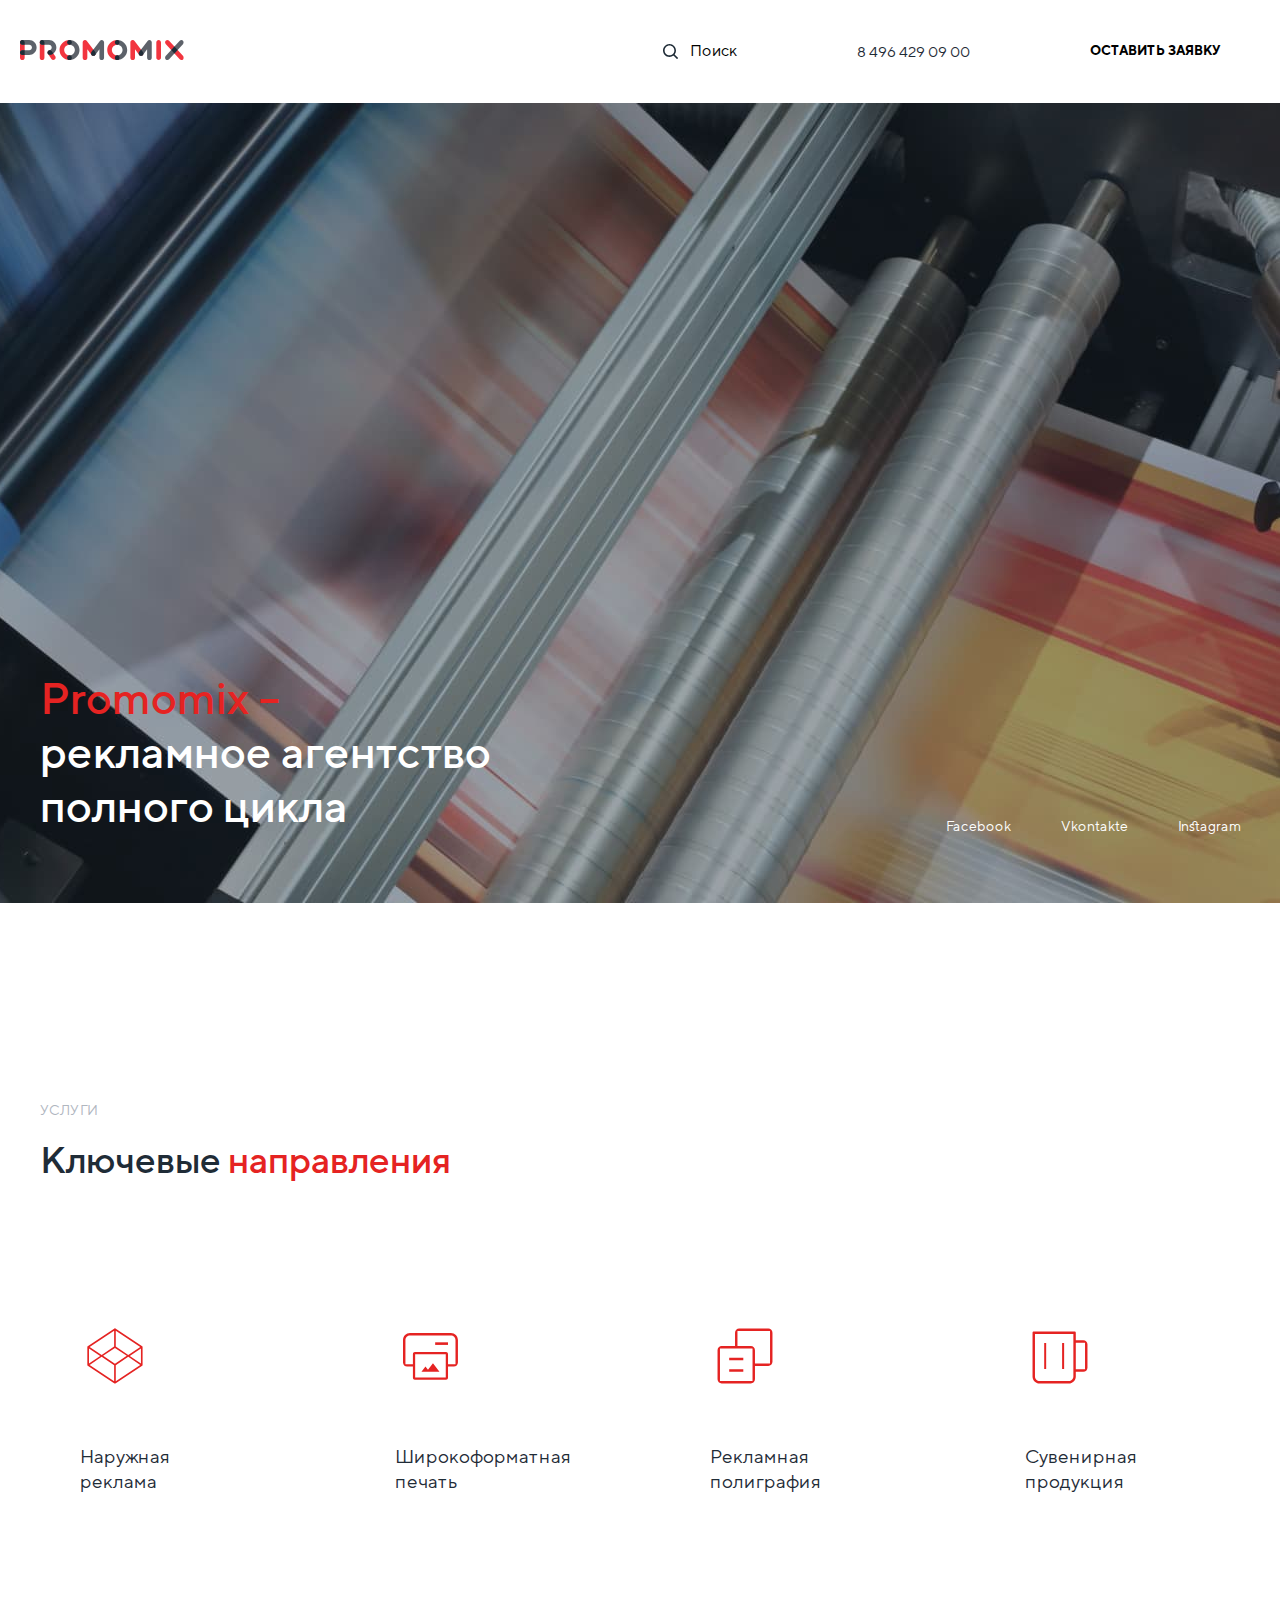
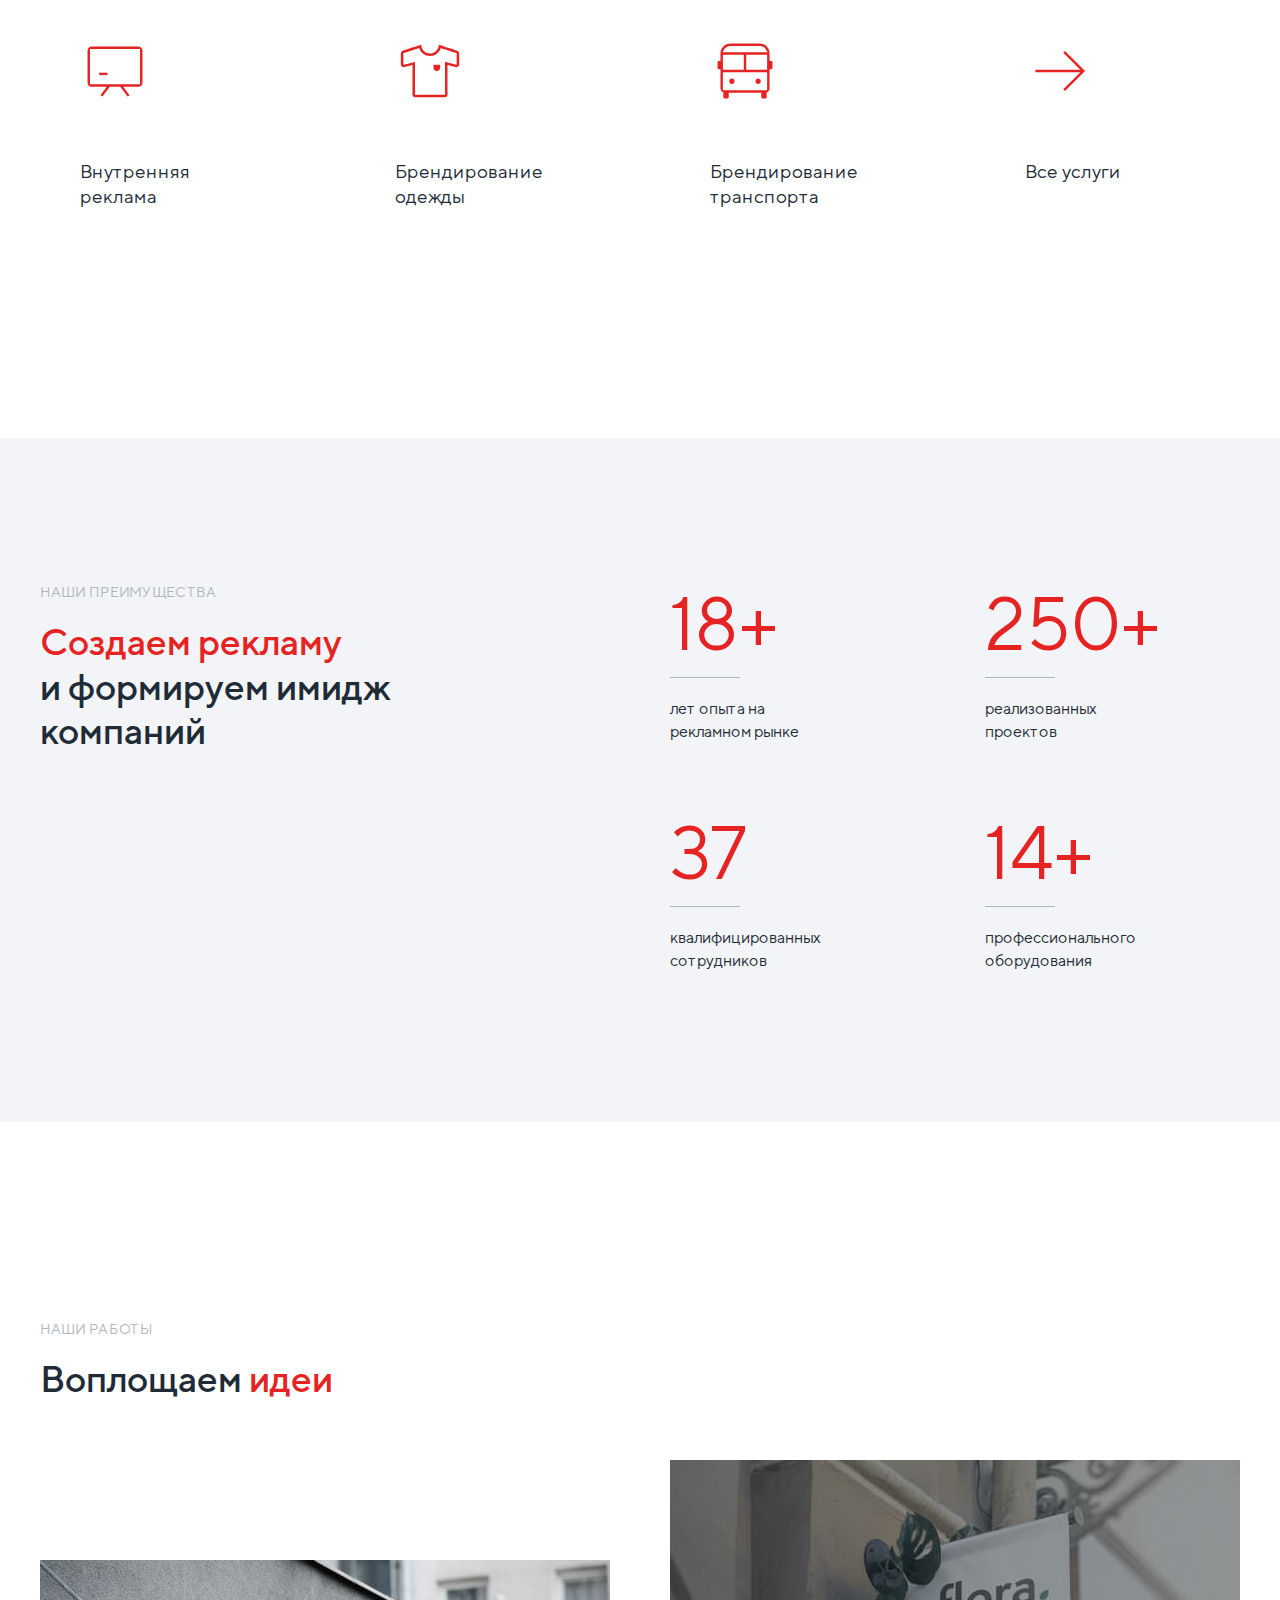
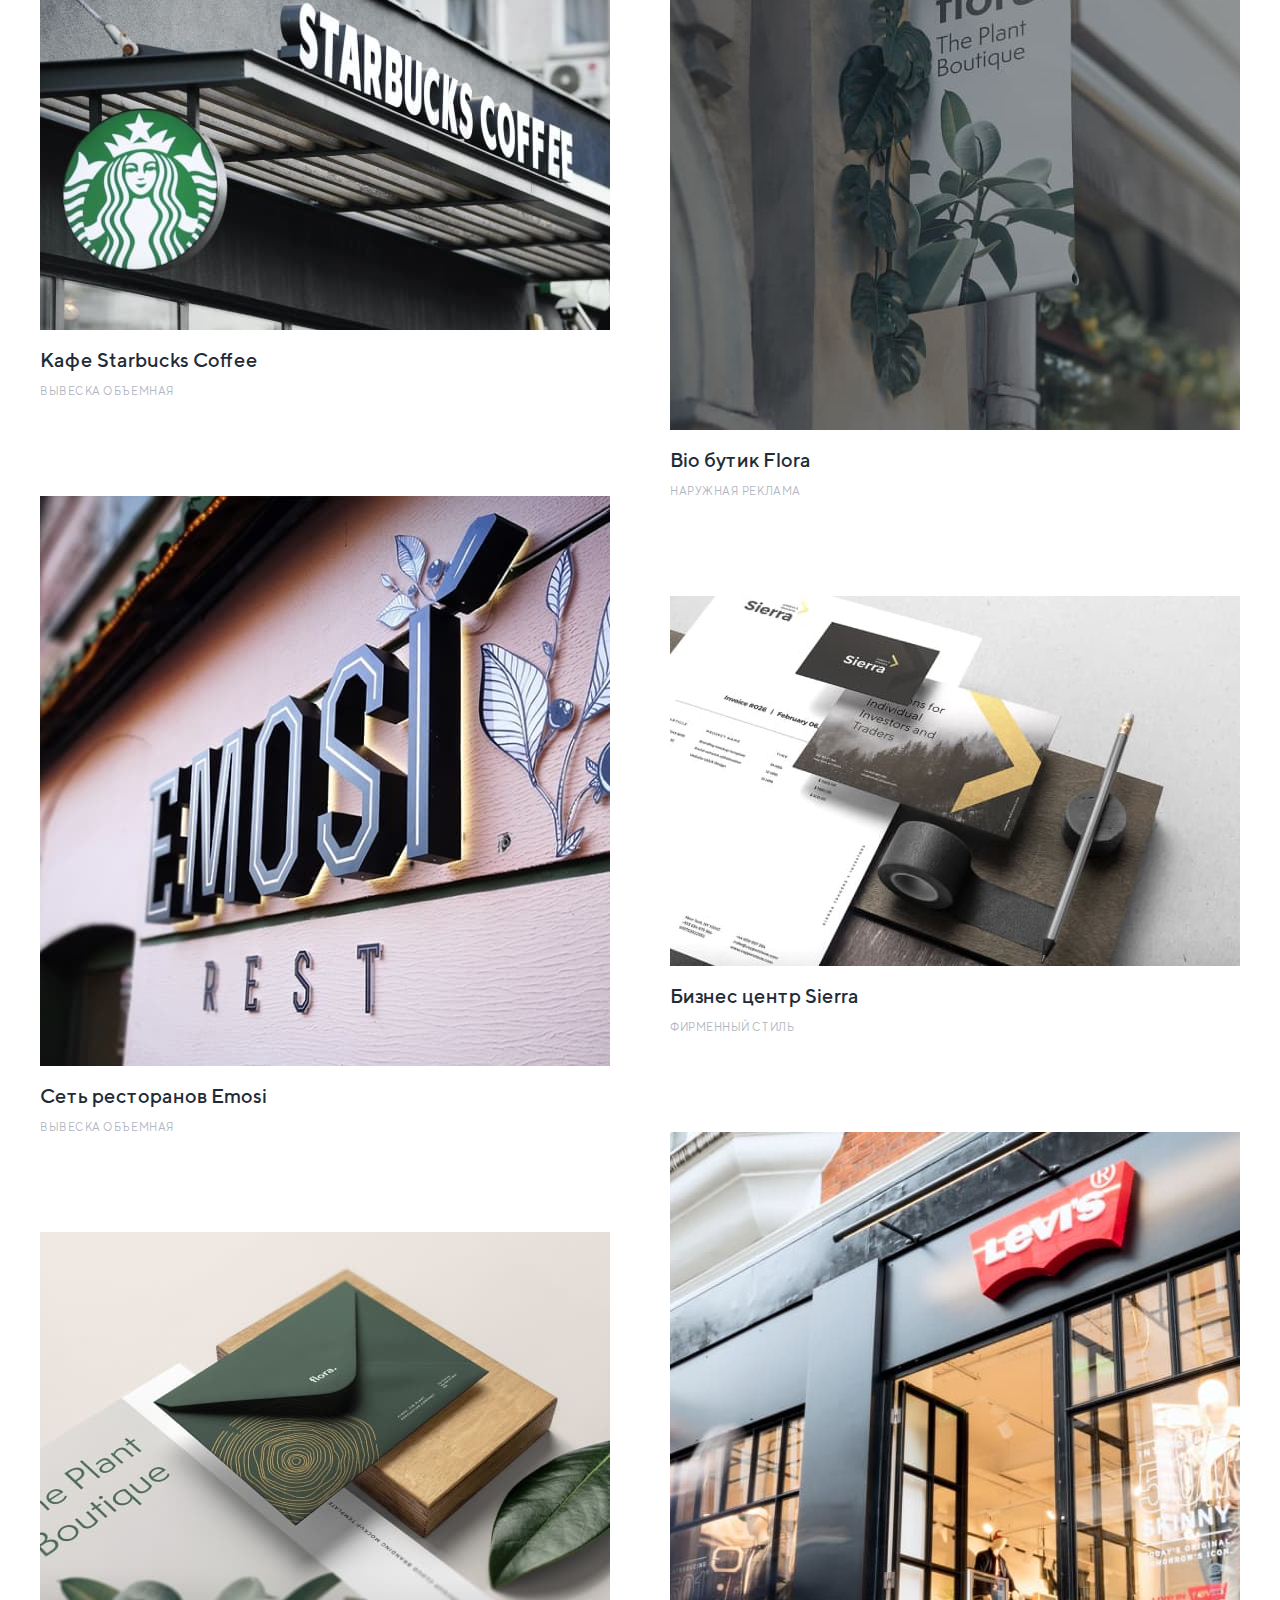
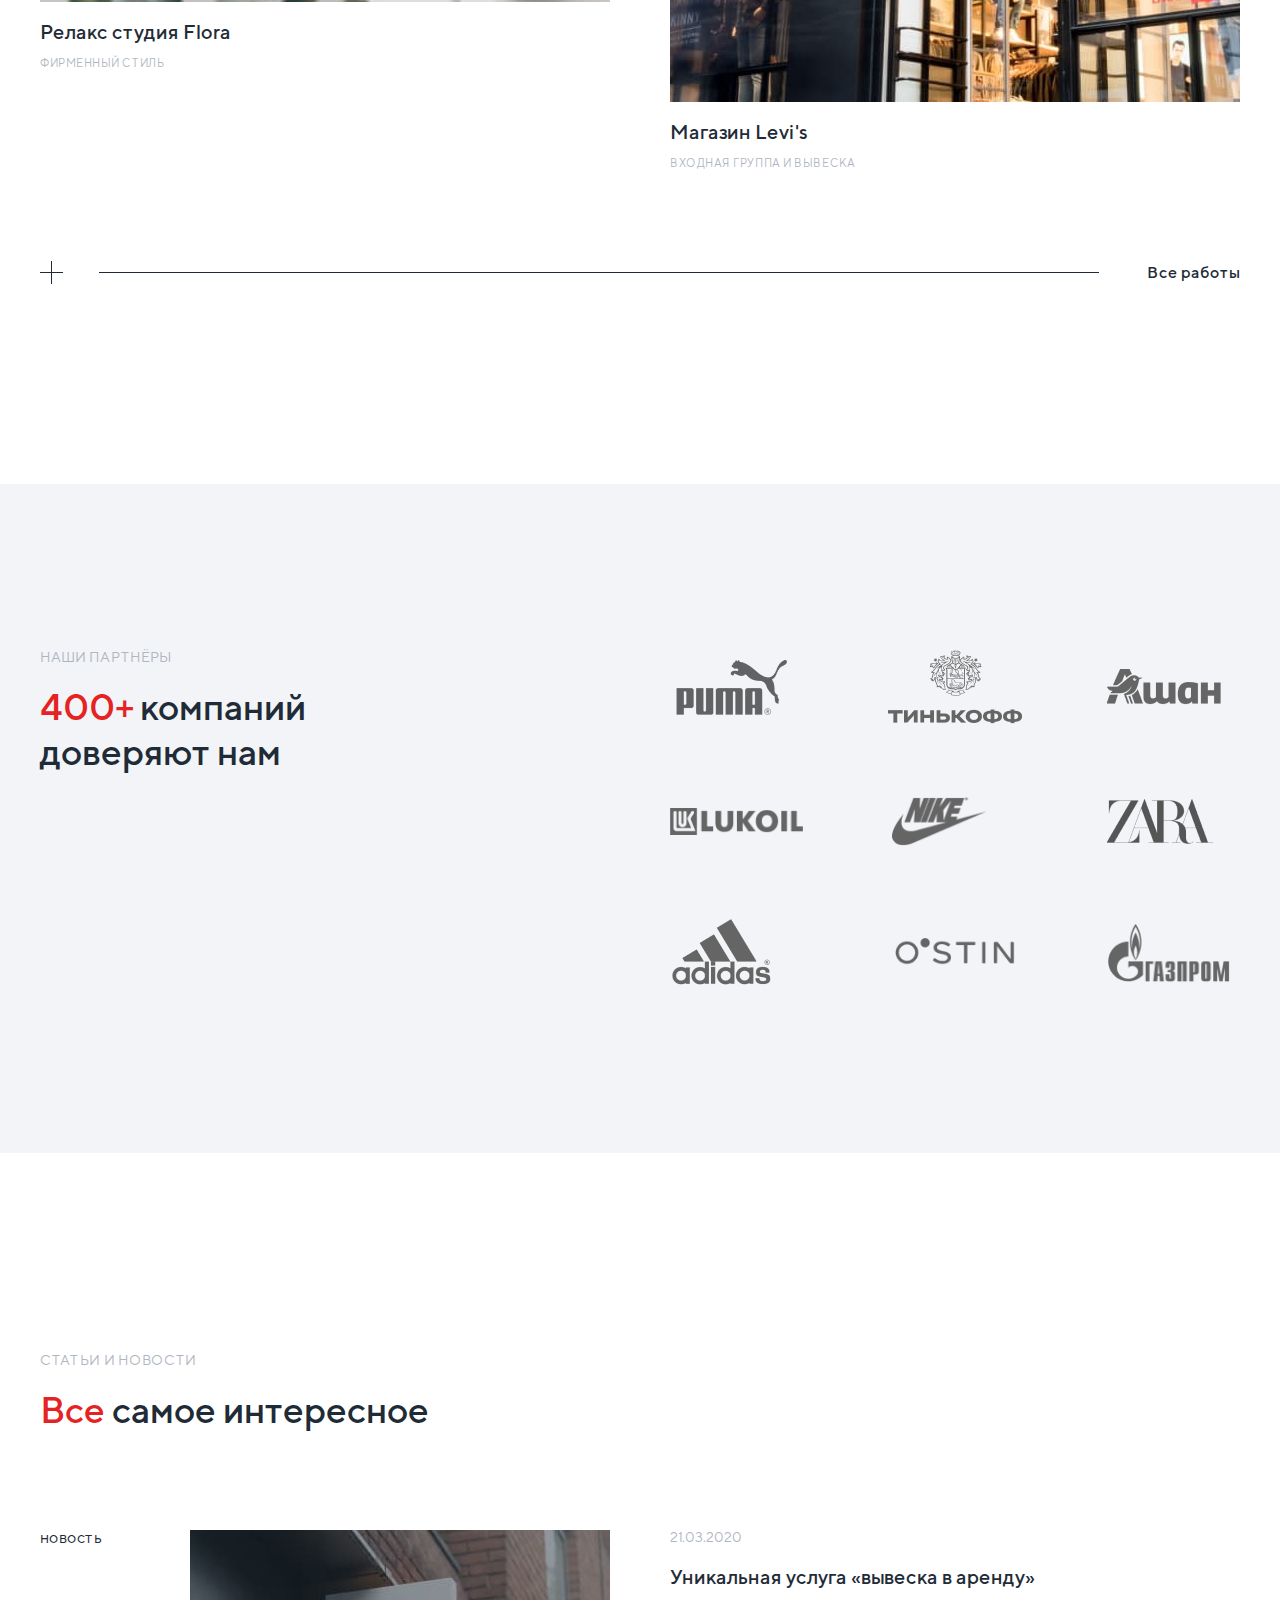
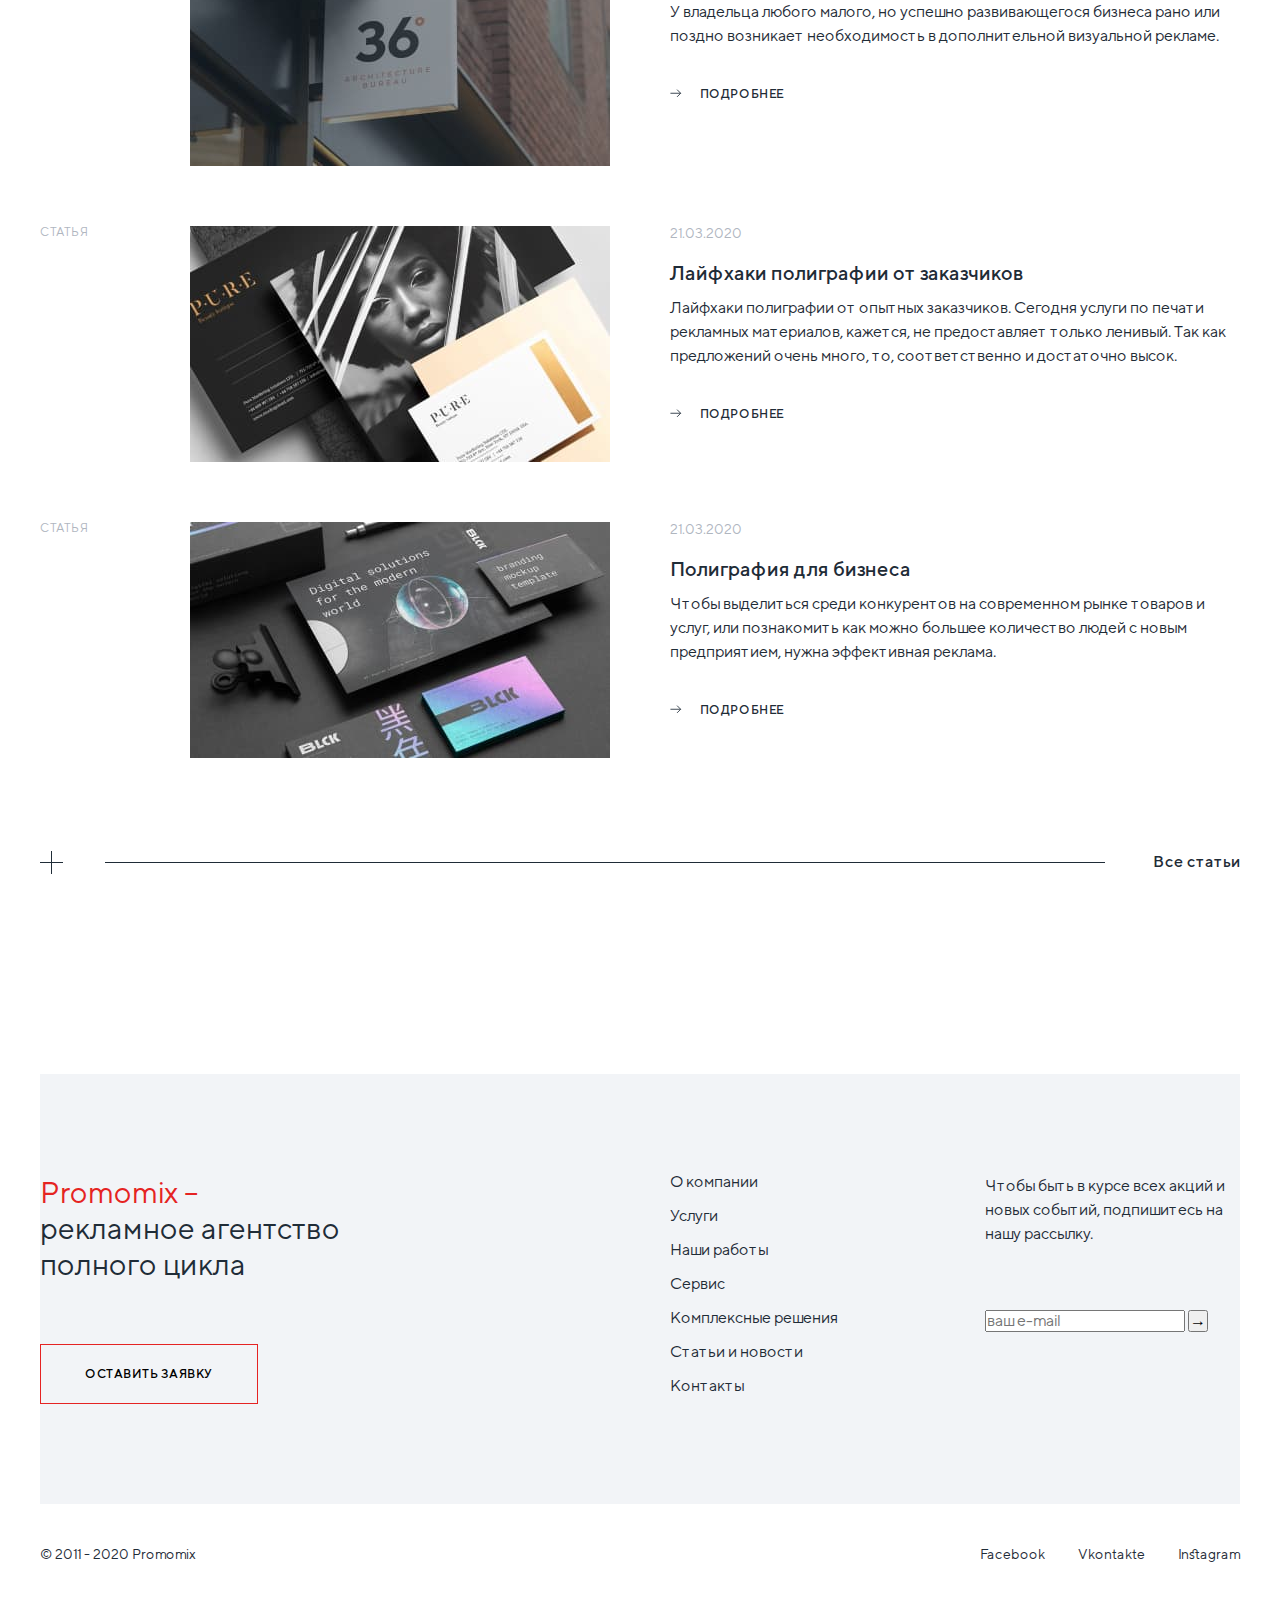
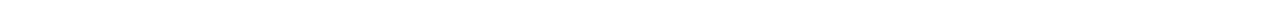
==== commit bd081056: "finalizing index.html" ====
--- a/index.html
+++ b/index.html
@@ -511,49 +511,61 @@
     </main>
 
     <!-- Секция футер -->
-    <footer>
+    <footer class="">
       <div class="container">
         <div class="footer-box">
           <div class="request-box">
             <a class="request-title" href="/"
-              ><span>Promomix –</span> <br />
+              ><span class="part-title">Promomix –</span> <br />
               рекламное агентство <br />
               полного цикла</a
             >
-            <button type="button">оставить заявку</button>
+            <button type="button" class="button-request">
+              оставить заявку
+            </button>
           </div>
           <nav class="nav-box">
-            <ul>
-              <li><a href="./html/about.html">О компании</a></li>
-              <li><a href="./html/serviсes.html">Услуги</a></li>
-              <li><a href="./html/works.html">Наши работы</a></li>
-              <li><a href="./html/servis.html">Сервис</a></li>
-              <li><a href="./html/complex.html">Комплексные решения</a></li>
-              <li><a href="./html/posts.html">Статьи и новости</a></li>
-              <li><a href="/">Контакты</a></li>
+            <ul class="nav-list">
+              <li class="nav-item">
+                <a href="./html/about.html">О компании</a>
+              </li>
+              <li class="nav-item">
+                <a href="./html/serviсes.html">Услуги</a>
+              </li>
+              <li class="nav-item">
+                <a href="./html/works.html">Наши работы</a>
+              </li>
+              <li class="nav-item"><a href="./html/servis.html">Сервис</a></li>
+              <li class="nav-item">
+                <a href="./html/complex.html">Комплексные решения</a>
+              </li>
+              <li class="nav-item">
+                <a href="./html/posts.html">Статьи и новости</a>
+              </li>
+              <li class="nav-item"><a href="/">Контакты</a></li>
             </ul>
           </nav>
           <div class="subscription-box">
-            <p>
+            <p class="subscription-text">
               Чтобы быть в курсе всех акций и новых событий, подпишитесь на нашу
               рассылку.
             </p>
             <form>
               <input type="email" placeholder="ваш e-mail" />
-              <button type="submit">&#8594;</button>
+              <button type="submit" class="subscription-button">&#8594;</button>
             </form>
           </div>
         </div>
-        <div>
+        <div class="footer-links">
           <p>&copy; 2011 - 2020 Promomix</p>
-          <ul>
-            <li>
+          <ul class="links-list-footer">
+            <li class="links-item-footer">
               <a href="/">Facebook</a>
             </li>
-            <li>
+            <li class="links-item-footer">
               <a href="/">Vkontakte</a>
             </li>
-            <li>
+            <li class="links-item-footer">
               <a href="/">Instagram</a>
             </li>
           </ul>
--- a/CSS/styles.css
+++ b/CSS/styles.css
@@ -36,20 +36,20 @@
   color: var(--main-red);
 }
 
-.header {
+/* .header {
   background-color: yellowgreen;
-}
+} */
 
 .container-nav {
   width: 1200px;
   margin: 0 auto;
-  border: 1px solid;
+  /* border: 1px solid; */
 }
 
 .container {
   width: 1200px;
   margin: 0 auto;
-  border: 1px solid;
+  /* border: 1px solid; */
 }
 
 .nav-box {
@@ -169,7 +169,7 @@
 }
 
 .services-item {
-  background-color: yellow;
+  /* background-color: yellow; */
   margin-right: 60px;
   margin-bottom: 60px;
   flex-basis: calc((100% - 60px * var(--grid-item)) / var(--grid-item));
@@ -540,3 +540,47 @@
   font-size: 30px;
   line-height: 1.2;
 }
+
+.button-request {
+  font-weight: 500;
+  font-size: 12px;
+  letter-spacing: 0.05em;
+  text-transform: uppercase;
+
+  background-color: var(--background-color);
+
+  padding: 22px 44px;
+  border: 1px solid var(--main-red);
+
+  margin-top: 62px;
+}
+
+.nav-item:not(:first-child) {
+  margin-top: 18px;
+}
+
+.subscription-text {
+  line-height: 1.5;
+}
+
+.subscription-button {
+  margin-top: 64px;
+}
+
+.footer-links {
+  font-size: 14px;
+
+  display: flex;
+  justify-content: space-between;
+
+  padding-top: 43px;
+  padding-bottom: 43px;
+}
+
+.links-list-footer {
+  display: flex;
+}
+
+.links-item-footer + .links-item-footer {
+  margin-left: 33px;
+}
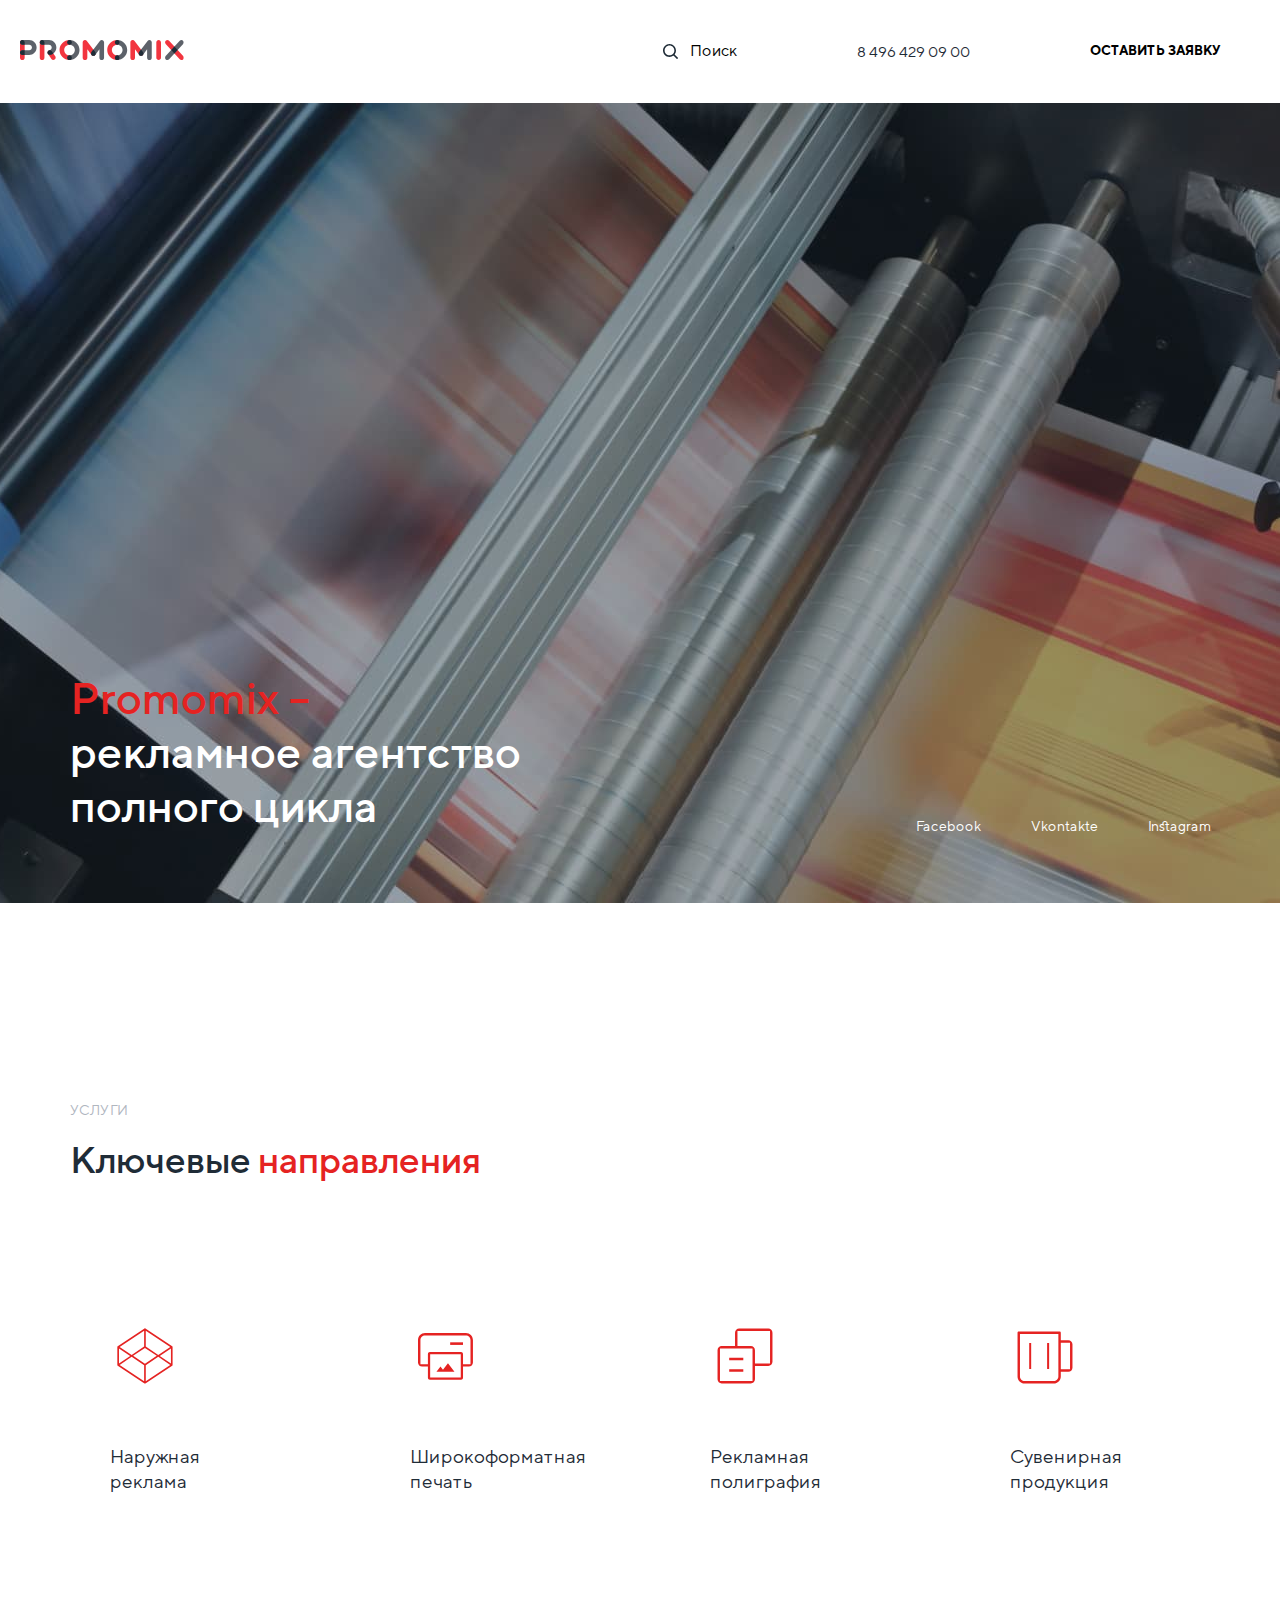
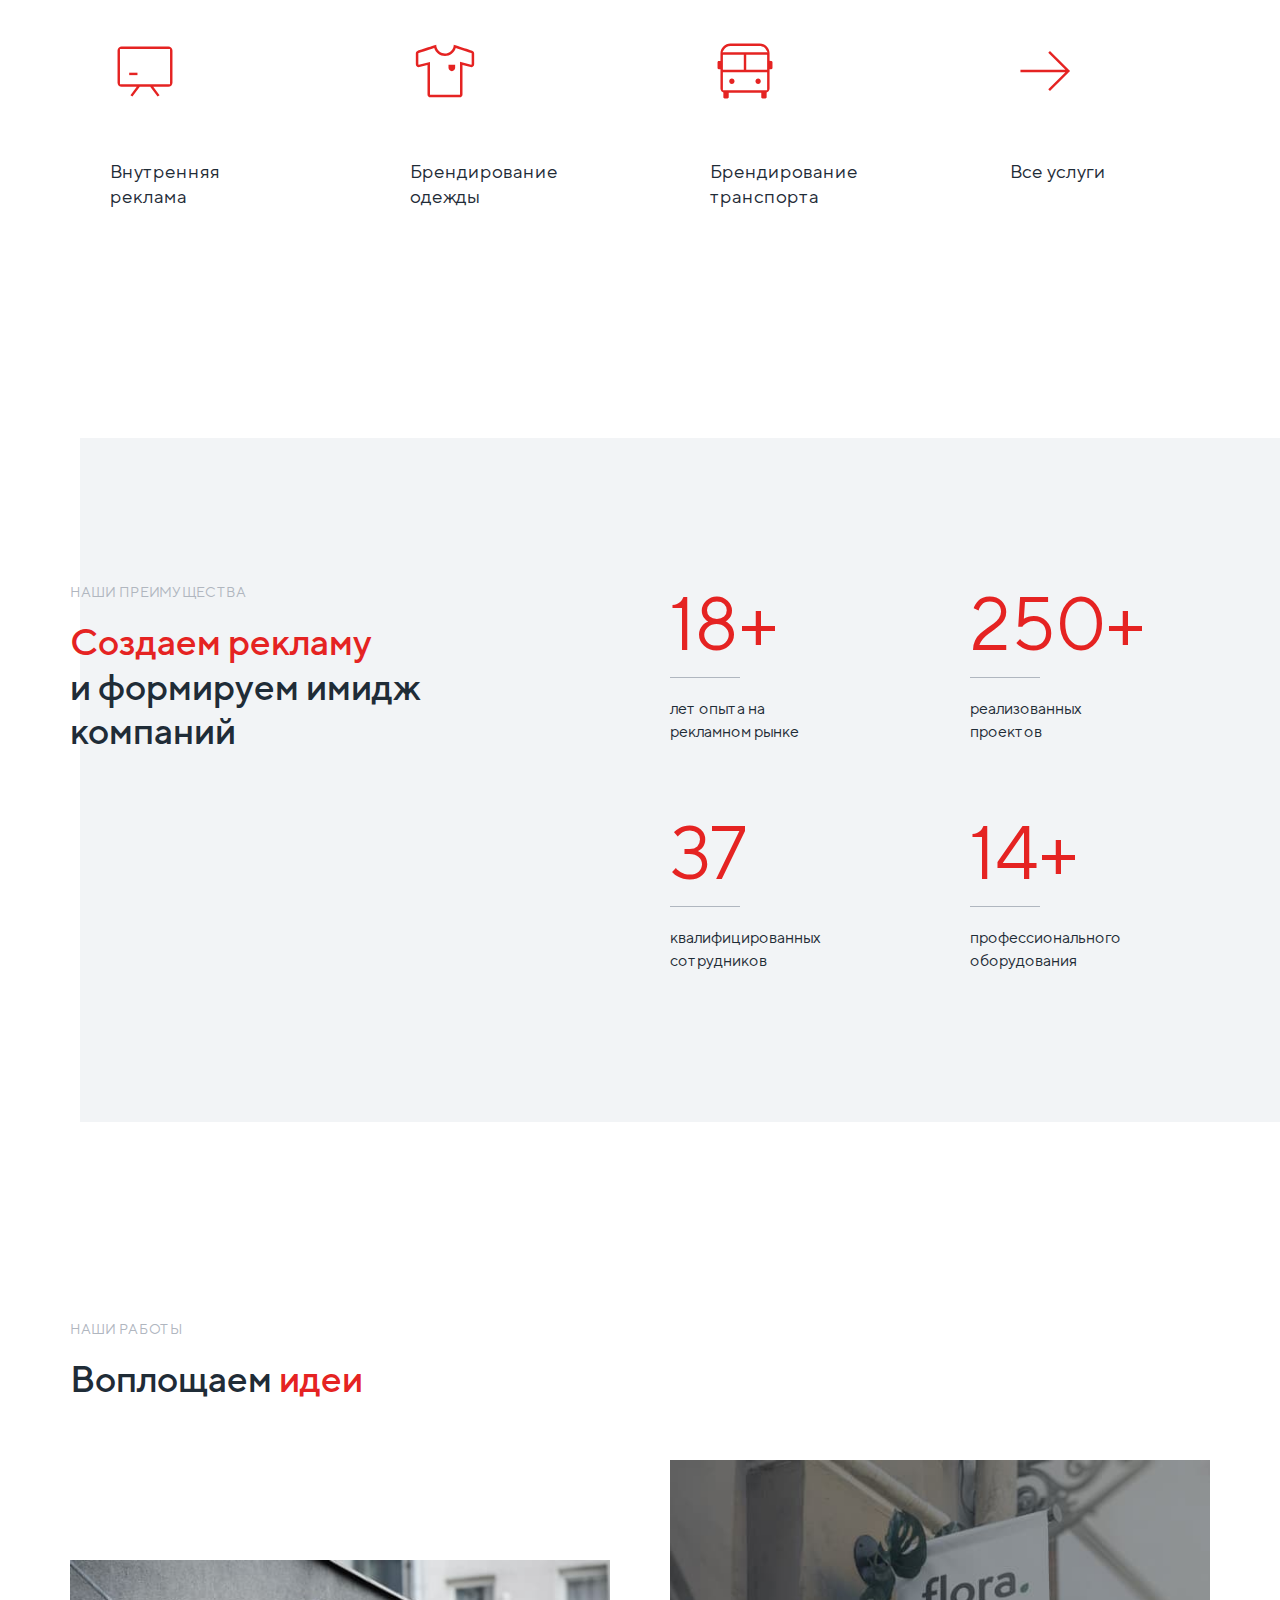
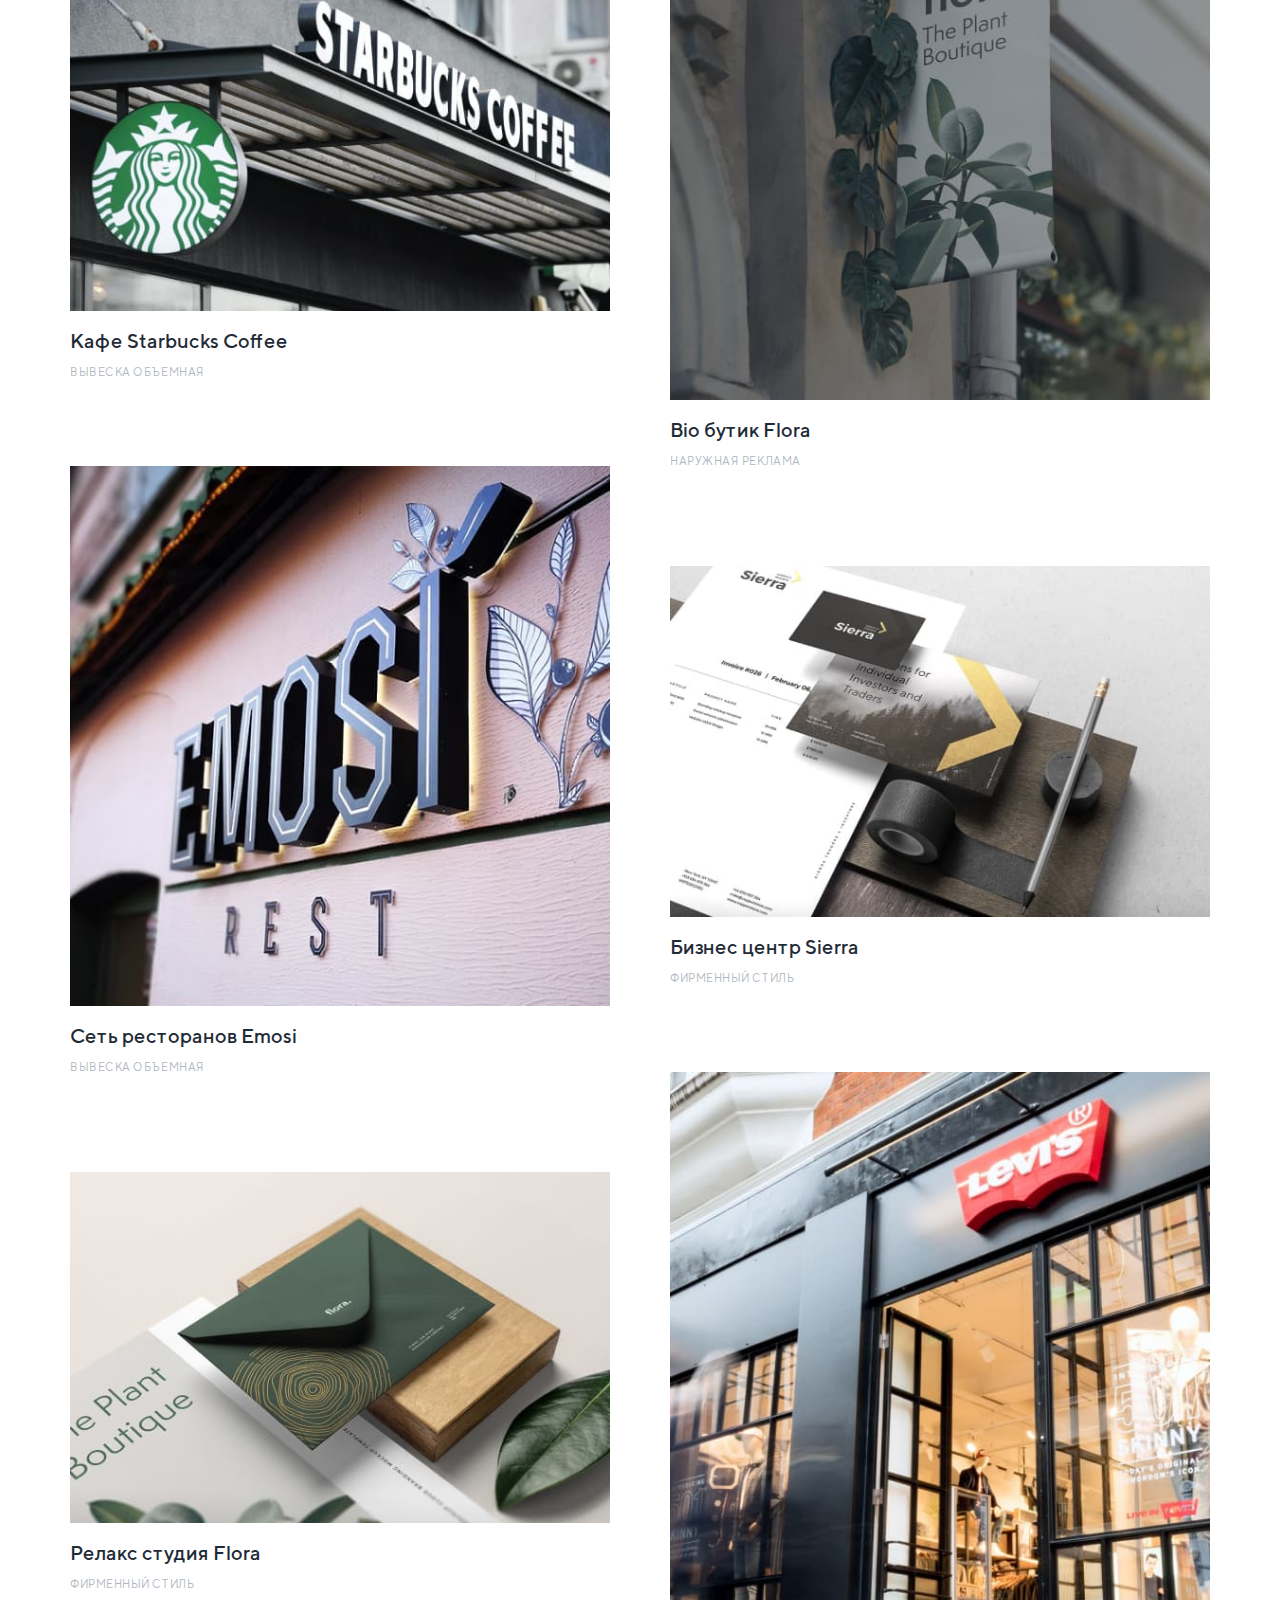
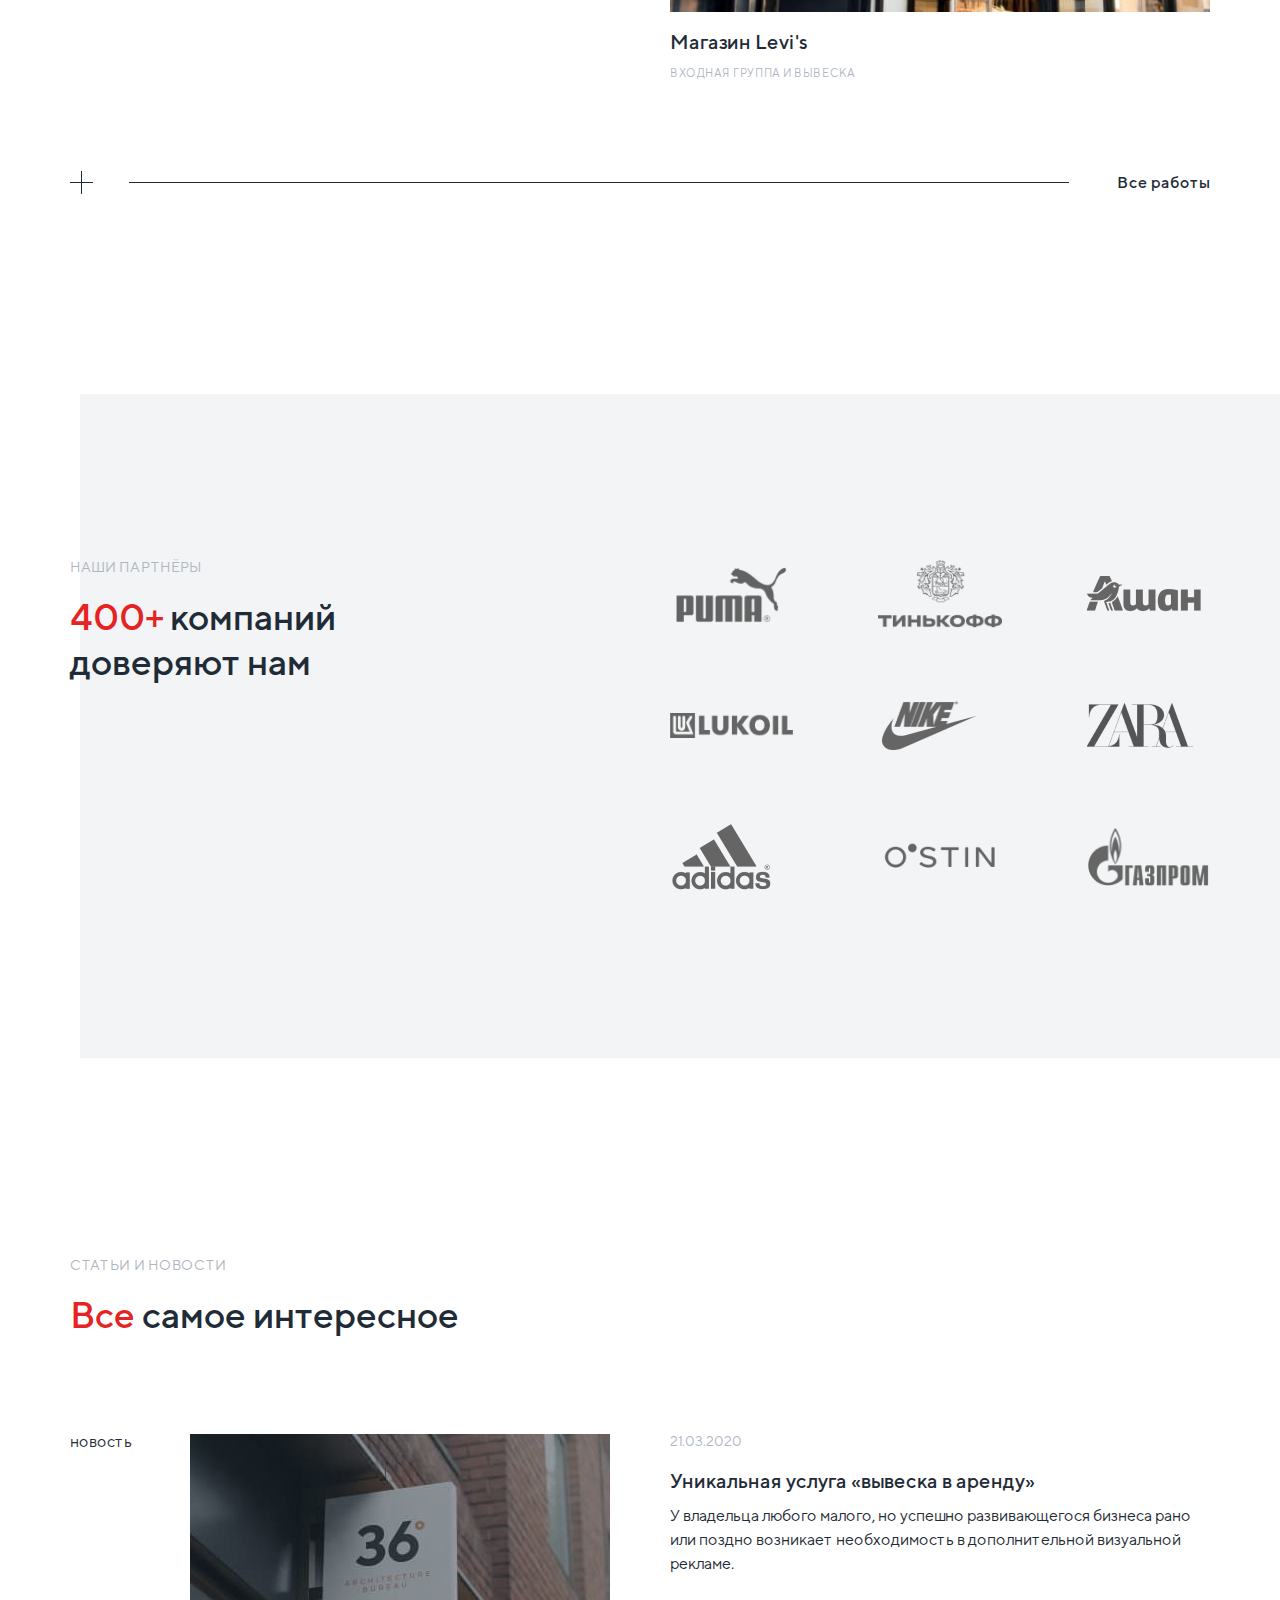
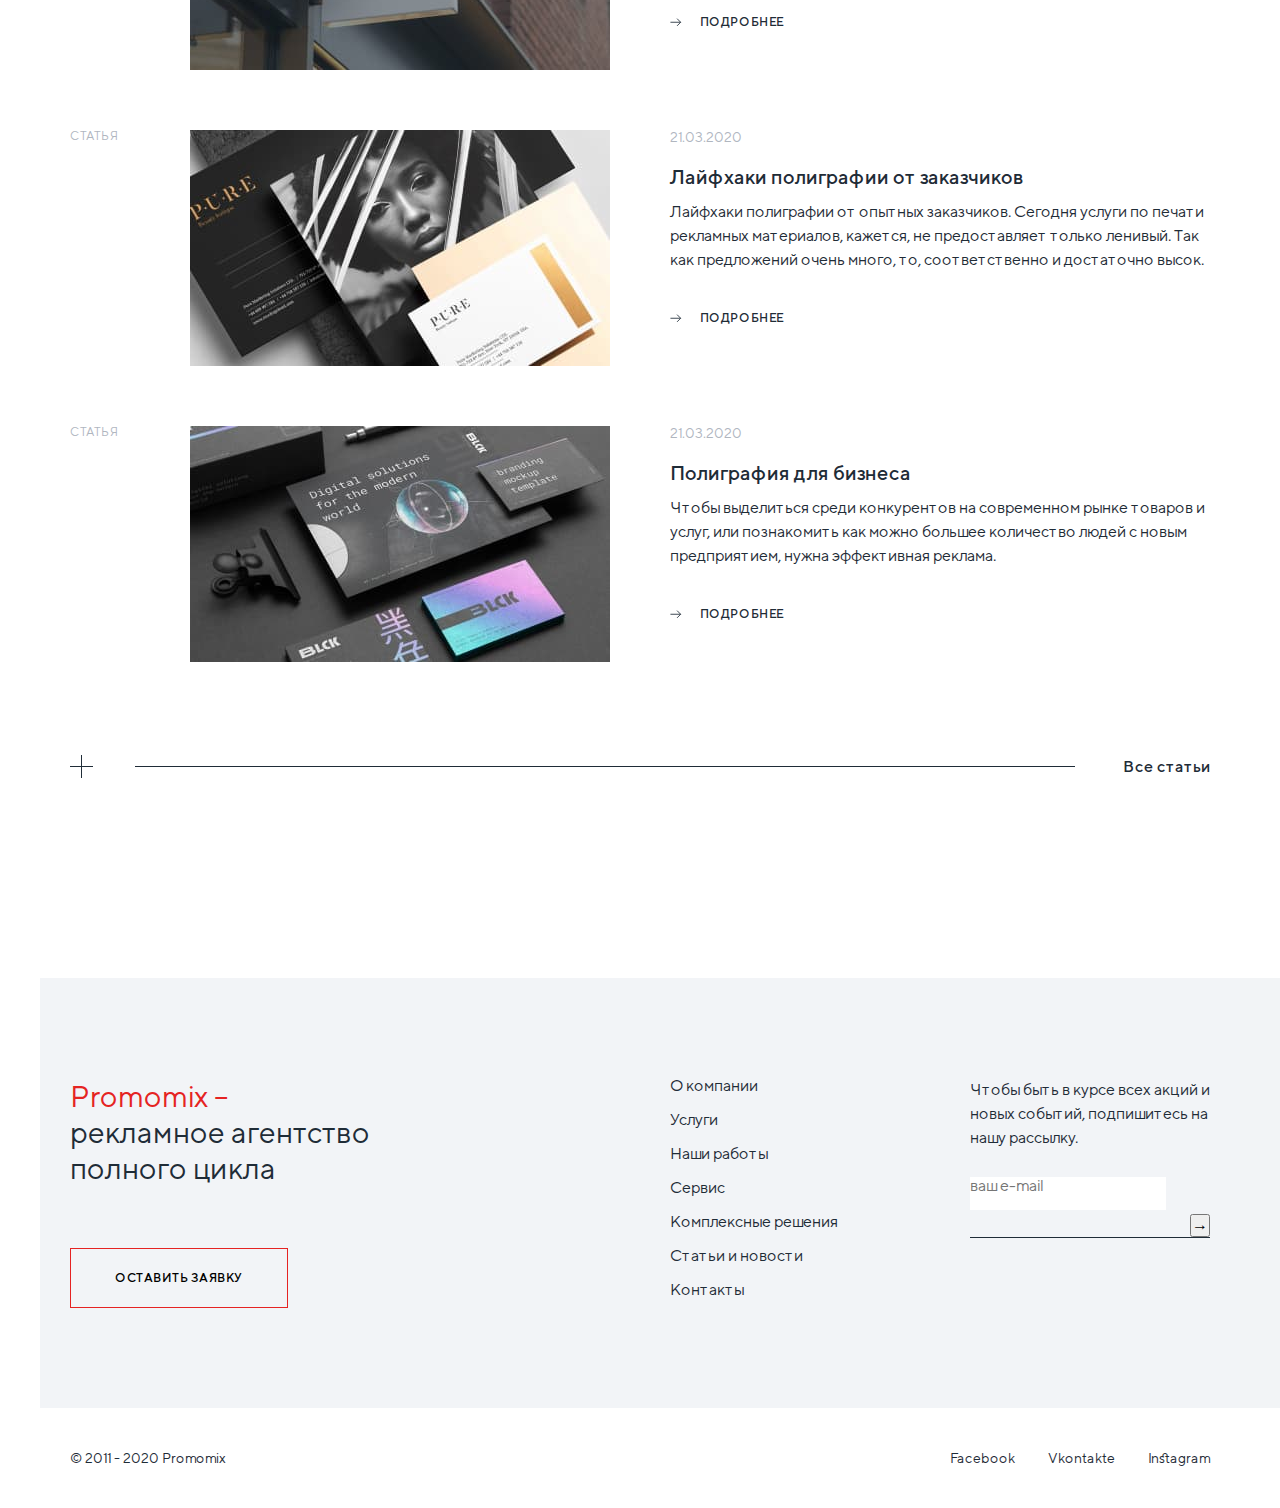
==== commit 188c2056: "finalizang of section backgraund colors" ====
--- a/index.html
+++ b/index.html
@@ -40,7 +40,7 @@
       <section class="hero">
         <div class="container">
           <h1>
-            <span>Promomix –</span> <br />
+            <span class="text-wrapping">Promomix –</span>
             рекламное агентство<br />
             полного цикла
           </h1>
@@ -73,10 +73,7 @@
                     href="./images/icon/sprite.svg#icon-key-directions-1"
                   ></use>
                 </svg>
-                <p class="services-item-text">
-                  Наружная <br />
-                  реклама
-                </p>
+                <p class="services-item-text">Наружная реклама</p>
               </a>
             </li>
             <li class="services-item">
@@ -86,10 +83,7 @@
                     href="./images/icon/sprite.svg#icon-key-directions-2"
                   ></use>
                 </svg>
-                <p class="services-item-text">
-                  Широкоформатная <br />
-                  печать
-                </p>
+                <p class="services-item-text">Широкоформатная печать</p>
               </a>
             </li>
             <li class="services-item">
@@ -99,10 +93,7 @@
                     href="./images/icon/sprite.svg#icon-key-directions-3"
                   ></use>
                 </svg>
-                <p class="services-item-text">
-                  Рекламная <br />
-                  полиграфия
-                </p>
+                <p class="services-item-text">Рекламная полиграфия</p>
               </a>
             </li>
             <li class="services-item">
@@ -112,10 +103,7 @@
                     href="./images/icon/sprite.svg#icon-key-directions-4"
                   ></use>
                 </svg>
-                <p class="services-item-text">
-                  Сувенирная <br />
-                  продукция
-                </p>
+                <p class="services-item-text">Сувенирная продукция</p>
               </a>
             </li>
             <li class="services-item">
@@ -125,10 +113,7 @@
                     href="./images/icon/sprite.svg#icon-key-directions-5"
                   ></use>
                 </svg>
-                <p class="services-item-text">
-                  Внутренняя <br />
-                  реклама
-                </p>
+                <p class="services-item-text">Внутренняя реклама</p>
               </a>
             </li>
             <li class="services-item">
@@ -138,10 +123,7 @@
                     href="./images/icon/sprite.svg#icon-key-directions-6"
                   ></use>
                 </svg>
-                <p class="services-item-text">
-                  Брендирование <br />
-                  одежды
-                </p>
+                <p class="services-item-text">Брендирование одежды</p>
               </a>
             </li>
             <li class="services-item">
@@ -151,10 +133,7 @@
                     href="./images/icon/sprite.svg#icon-key-directions-7"
                   ></use>
                 </svg>
-                <p class="services-item-text">
-                  Брендирование <br />
-                  транспорта
-                </p>
+                <p class="services-item-text">Брендирование транспорта</p>
               </a>
             </li>
             <li class="services-item">
@@ -172,14 +151,13 @@
       </section>
 
       <!--секция преимущества-->
-      <section class="advantages-container">
+      <section class="advantages-container background-container">
         <div class="container">
           <div class="advantages-box">
             <div class="box-item">
               <p class="item-text">Наши преимущества</p>
               <h2 class="item-title">
-                <span class="part-title">Создаем рекламу</span>
-                <br />
+                <span class="part-title text-wrapping">Создаем рекламу</span>
                 и формируем имидж <br />
                 компаний
               </h2>
@@ -314,13 +292,15 @@
       </section>
 
       <!--секция наши партнеры-->
-      <section class="partners-container">
+      <section class="partners-container background-container">
         <div class="container">
           <div class="partners-box">
             <div class="partners-box-item">
               <p class="item-text">Наши партнёры</p>
               <h2 class="item-title">
-                <span class="part-title">400+</span> компаний <br />
+                <span class="text-wrapping"
+                  ><span class="part-title">400+</span> компаний</span
+                >
                 доверяют нам
               </h2>
             </div>
@@ -512,11 +492,11 @@
 
     <!-- Секция футер -->
     <footer class="">
-      <div class="container">
-        <div class="footer-box">
+      <div class="background-container">
+        <div class="footer-box container">
           <div class="request-box">
             <a class="request-title" href="/"
-              ><span class="part-title">Promomix –</span> <br />
+              ><span class="part-title text-wrapping">Promomix –</span>
               рекламное агентство <br />
               полного цикла</a
             >
@@ -550,26 +530,27 @@
               Чтобы быть в курсе всех акций и новых событий, подпишитесь на нашу
               рассылку.
             </p>
-            <form>
+            <form class="footer-form">
               <input type="email" placeholder="ваш e-mail" />
               <button type="submit" class="subscription-button">&#8594;</button>
             </form>
           </div>
         </div>
-        <div class="footer-links">
-          <p>&copy; 2011 - 2020 Promomix</p>
-          <ul class="links-list-footer">
-            <li class="links-item-footer">
-              <a href="/">Facebook</a>
-            </li>
-            <li class="links-item-footer">
-              <a href="/">Vkontakte</a>
-            </li>
-            <li class="links-item-footer">
-              <a href="/">Instagram</a>
-            </li>
-          </ul>
-        </div>
+      </div>
+
+      <div class="footer-links container">
+        <p>&copy; 2011 - 2020 Promomix</p>
+        <ul class="links-list-footer">
+          <li class="links-item-footer">
+            <a href="/">Facebook</a>
+          </li>
+          <li class="links-item-footer">
+            <a href="/">Vkontakte</a>
+          </li>
+          <li class="links-item-footer">
+            <a href="/">Instagram</a>
+          </li>
+        </ul>
       </div>
     </footer>
   </body>
--- a/CSS/styles.css
+++ b/CSS/styles.css
@@ -36,6 +36,10 @@
   color: var(--main-red);
 }
 
+.text-wrapping {
+  display: block;
+}
+
 /* .header {
   background-color: yellowgreen;
 } */
@@ -48,8 +52,19 @@
 
 .container {
   width: 1200px;
-  margin: 0 auto;
+  padding-right: 30px;
+  padding-left: 30px;
+  margin-right: auto;
+  margin-left: auto;
   /* border: 1px solid; */
+}
+
+.background-container {
+  background: linear-gradient(
+    90deg,
+    rgb(255, 255, 255) 6.25%,
+    rgb(242, 244, 246) 6.25%
+  );
 }
 
 .nav-box {
@@ -221,6 +236,8 @@
   line-height: 1.3;
   color: var(--main-black);
 
+  max-width: 150px;
+
   margin-top: 53px;
 }
 
@@ -242,7 +259,6 @@
 .advantages-container {
   padding-top: 147px;
   padding-bottom: 150px;
-  background-color: var(--background-color);
 }
 
 .advantages-box {
@@ -363,7 +379,7 @@
 .text-all::before {
   content: "";
   display: block;
-  width: 1000px;
+  width: 940px;
   height: 1px;
   background-color: currentColor;
 
@@ -584,3 +600,19 @@
 .links-item-footer + .links-item-footer {
   margin-left: 33px;
 }
+
+.footer-form input {
+  border: none;
+  padding-bottom: 15px;
+}
+
+.footer-form {
+  display: flex;
+  align-items: center;
+  justify-content: space-between;
+  border-bottom: 1px solid var(--main-black);
+}
+
+/* .footer-form input::placeholder {
+  background-color: green;
+} */
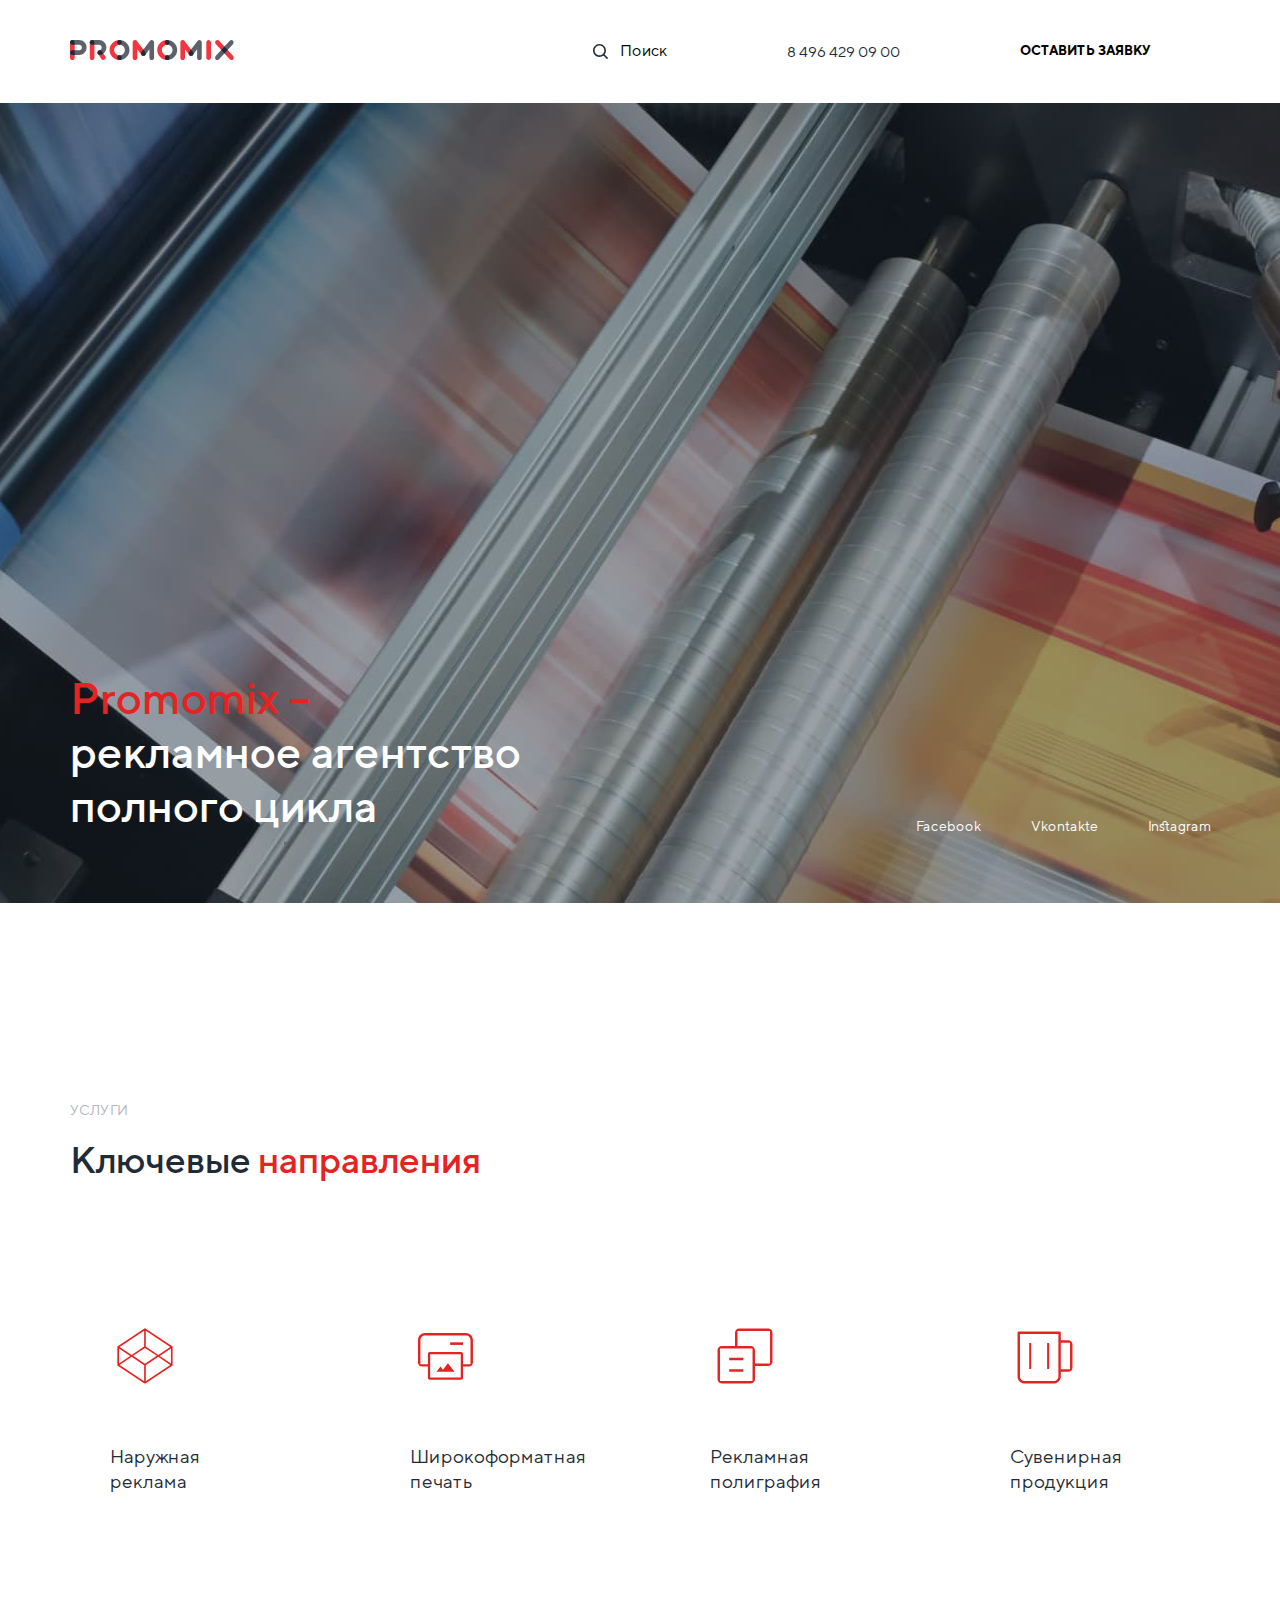
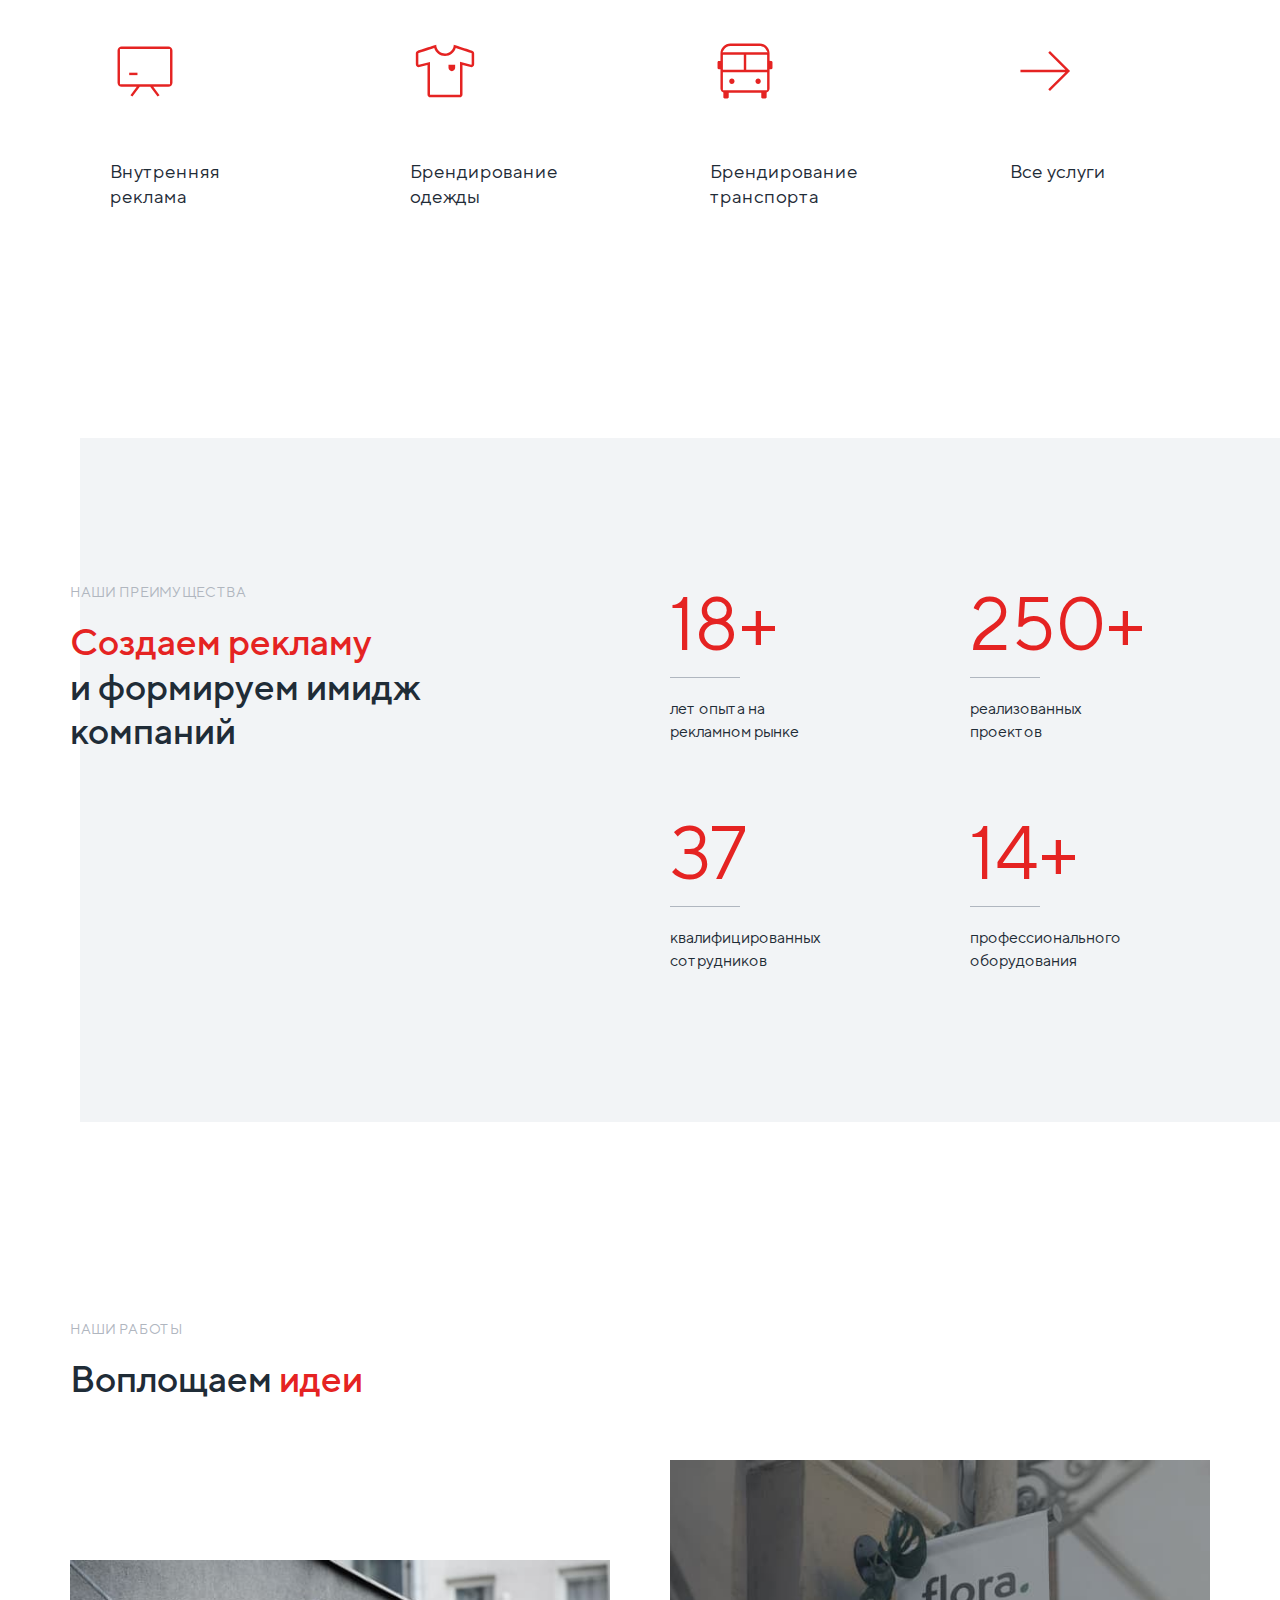
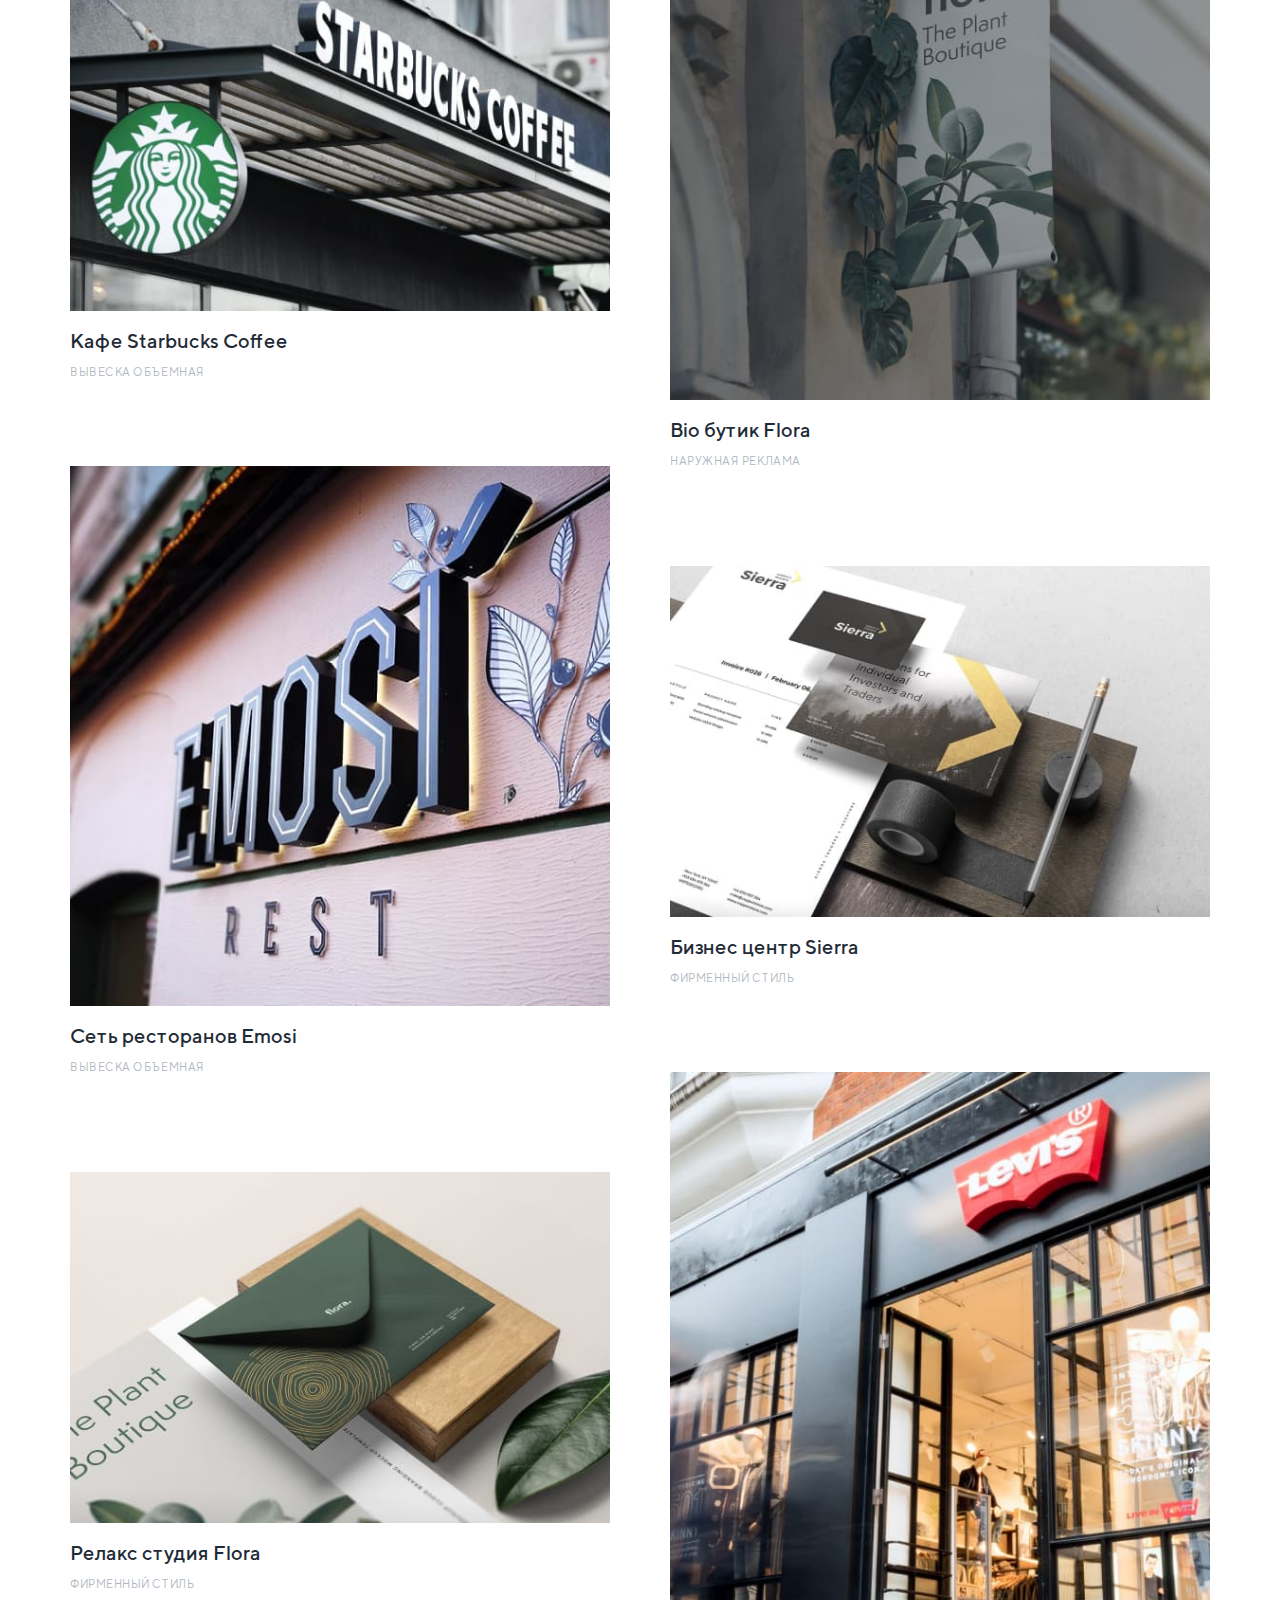
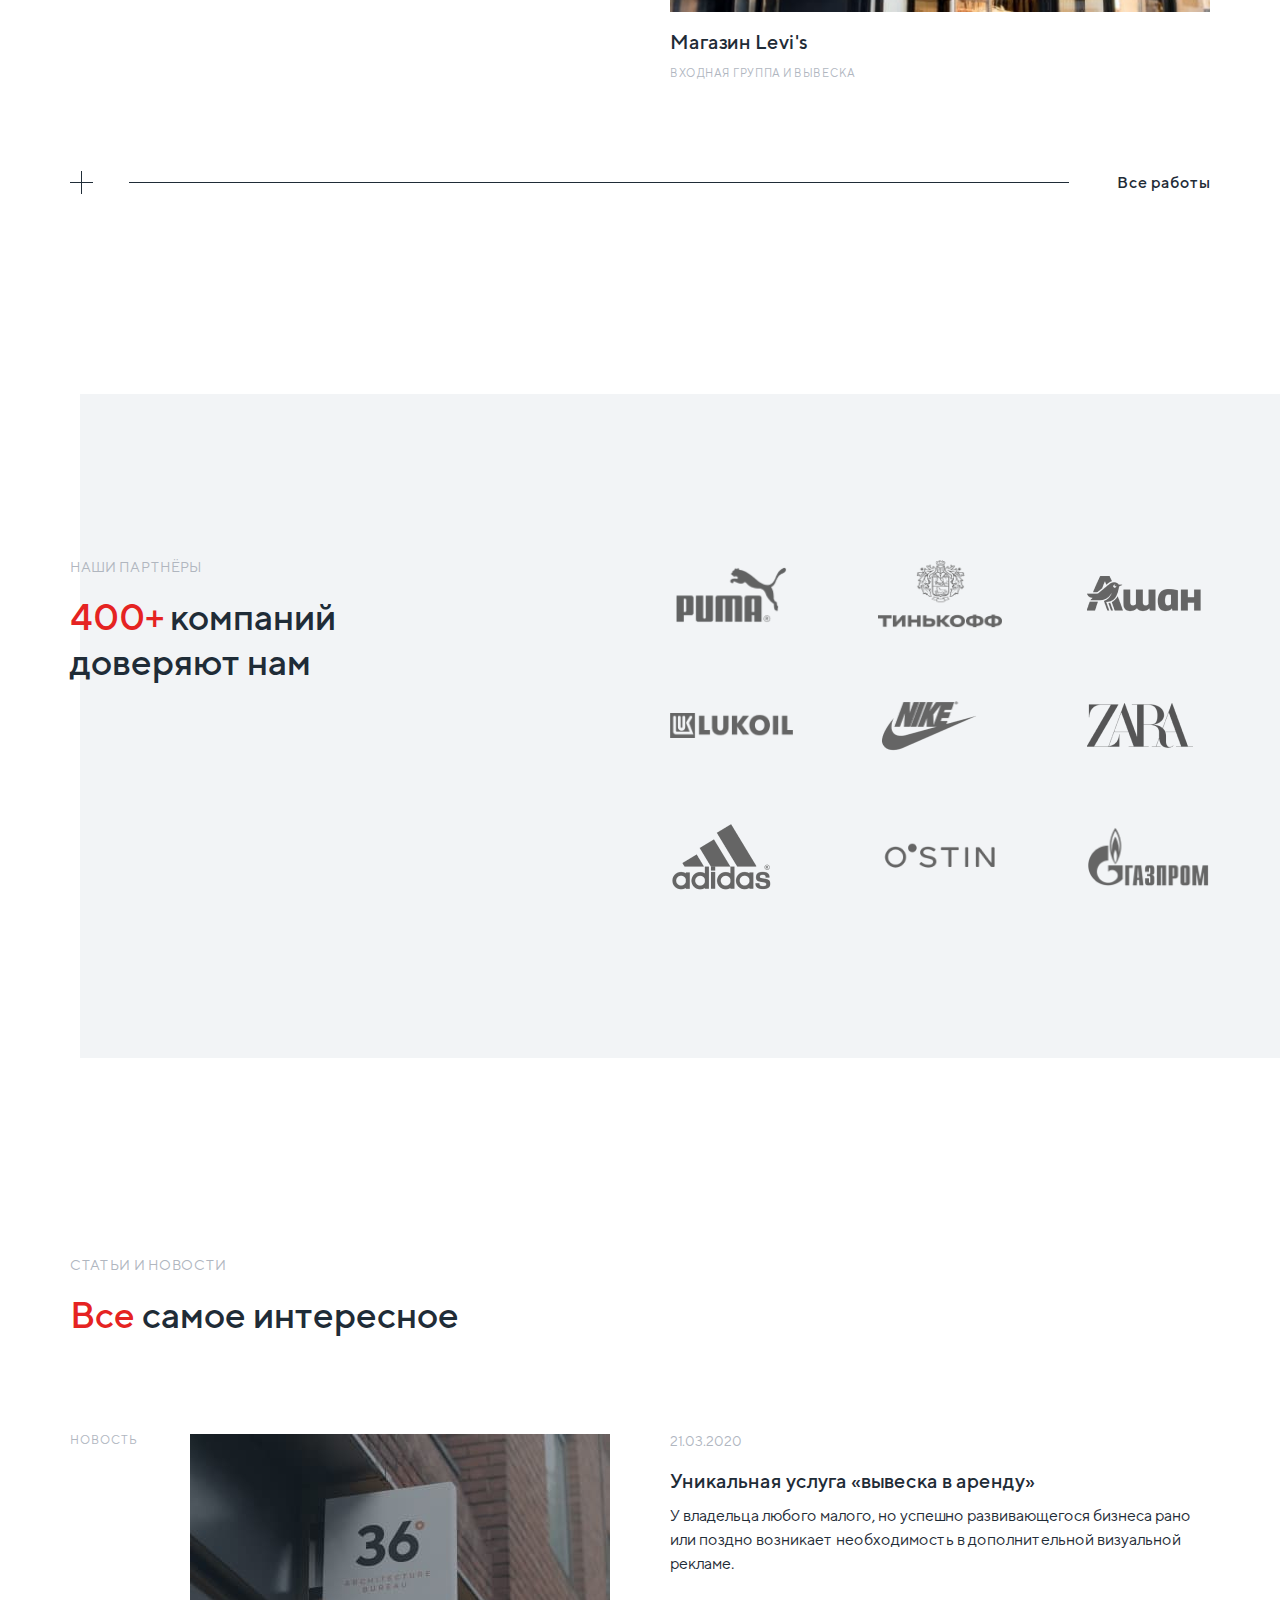
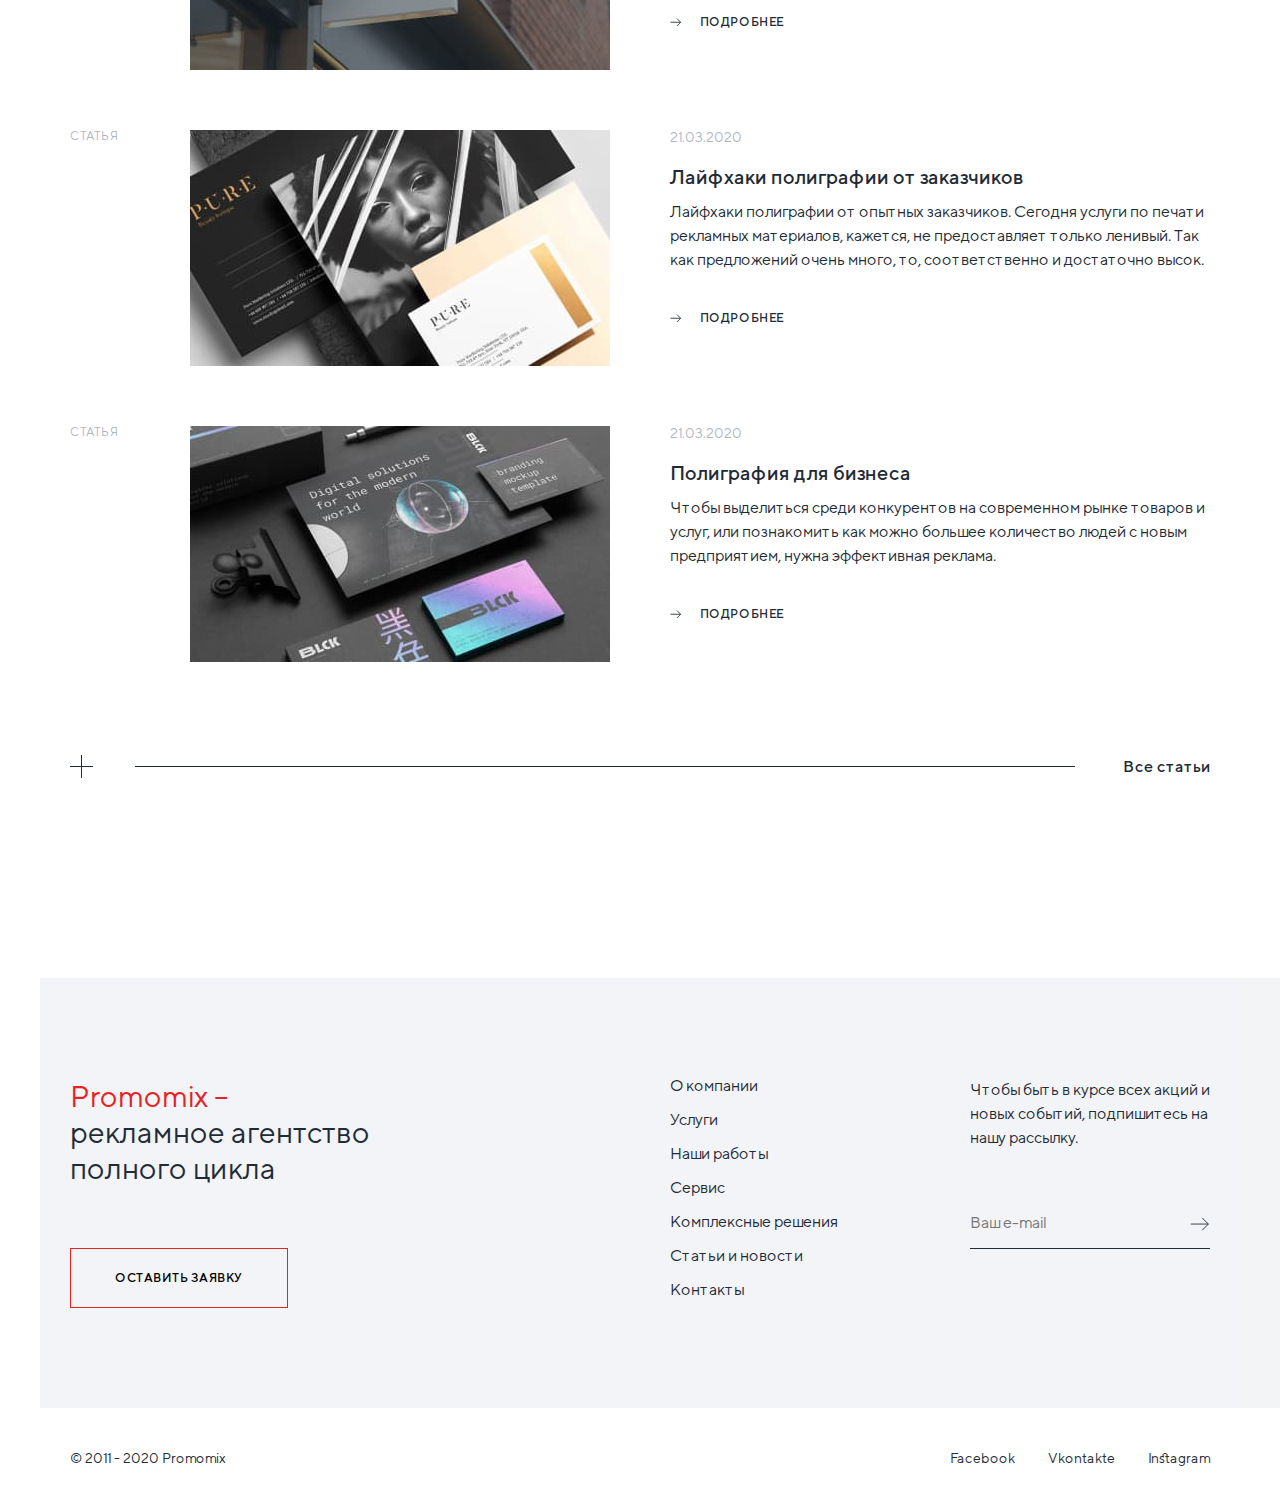
==== commit 0021e623: "+" ====
--- a/index.html
+++ b/index.html
@@ -10,8 +10,8 @@
     <link rel="stylesheet" href="./CSS/styles.css" />
   </head>
   <body>
-    <header class="header">
-      <nav class="nav-box container-nav">
+    <header class="container-nav">
+      <nav class="nav-box">
         <a class="logo" href="https://andysmokk.github.io/promomix/">
           <svg width="163.77" height="20">
             <use href="./images/icon/sprite.svg#icon-logo"></use>
@@ -394,7 +394,7 @@
           <ul class="news-list">
             <li class="news-list-item">
               <div class="news-list-item-box img-box">
-                <p class="news-article">новость</p>
+                <p class="article-text">новость</p>
                 <img
                   src="./images/articles/img1.jpg"
                   alt="вывеска"
@@ -531,8 +531,16 @@
               рассылку.
             </p>
             <form class="footer-form">
-              <input type="email" placeholder="ваш e-mail" />
-              <button type="submit" class="subscription-button">&#8594;</button>
+              <input
+                class="email-placeholder"
+                type="email"
+                placeholder="Ваш e-mail"
+              />
+              <button type="submit" class="subscription-button">
+                <svg class="arrow-icon-footer" width="20" height="14">
+                  <use href="./images/icon/sprite.svg#icon-arrow-20"></use>
+                </svg>
+              </button>
             </form>
           </div>
         </div>
--- a/CSS/styles.css
+++ b/CSS/styles.css
@@ -46,7 +46,13 @@
 
 .container-nav {
   width: 1200px;
-  margin: 0 auto;
+
+  padding-right: 30px;
+  padding-left: 30px;
+
+  margin-right: auto;
+  margin-left: auto;
+
   /* border: 1px solid; */
 }
 
@@ -577,11 +583,13 @@
 
 .subscription-text {
   line-height: 1.5;
-}
-
-.subscription-button {
+
+  margin-bottom: 64px;
+}
+
+/* .subscription-button {
   margin-top: 64px;
-}
+} */
 
 .footer-links {
   font-size: 14px;
@@ -603,7 +611,7 @@
 
 .footer-form input {
   border: none;
-  padding-bottom: 15px;
+  /* padding-bottom: 15px; */
 }
 
 .footer-form {
@@ -611,6 +619,35 @@
   align-items: center;
   justify-content: space-between;
   border-bottom: 1px solid var(--main-black);
+
+  /* margin-top: 64px; */
+}
+
+.footer-form button {
+  border: none;
+  cursor: pointer;
+}
+
+.arrow-icon-footer {
+  fill: var(--background-color);
+  stroke: var(--main-black);
+  background-color: var(--background-color);
+}
+
+.subscription-button {
+  background-color: var(--background-color);
+
+  margin-bottom: 10px;
+}
+
+.email-placeholder {
+  background-color: var(--background-color);
+  margin-bottom: 15px;
+}
+
+.subscription-button:hover .arrow-icon-footer,
+.subscription-button:focus .arrow-icon-footer {
+  stroke: var(--main-red);
 }
 
 /* .footer-form input::placeholder {
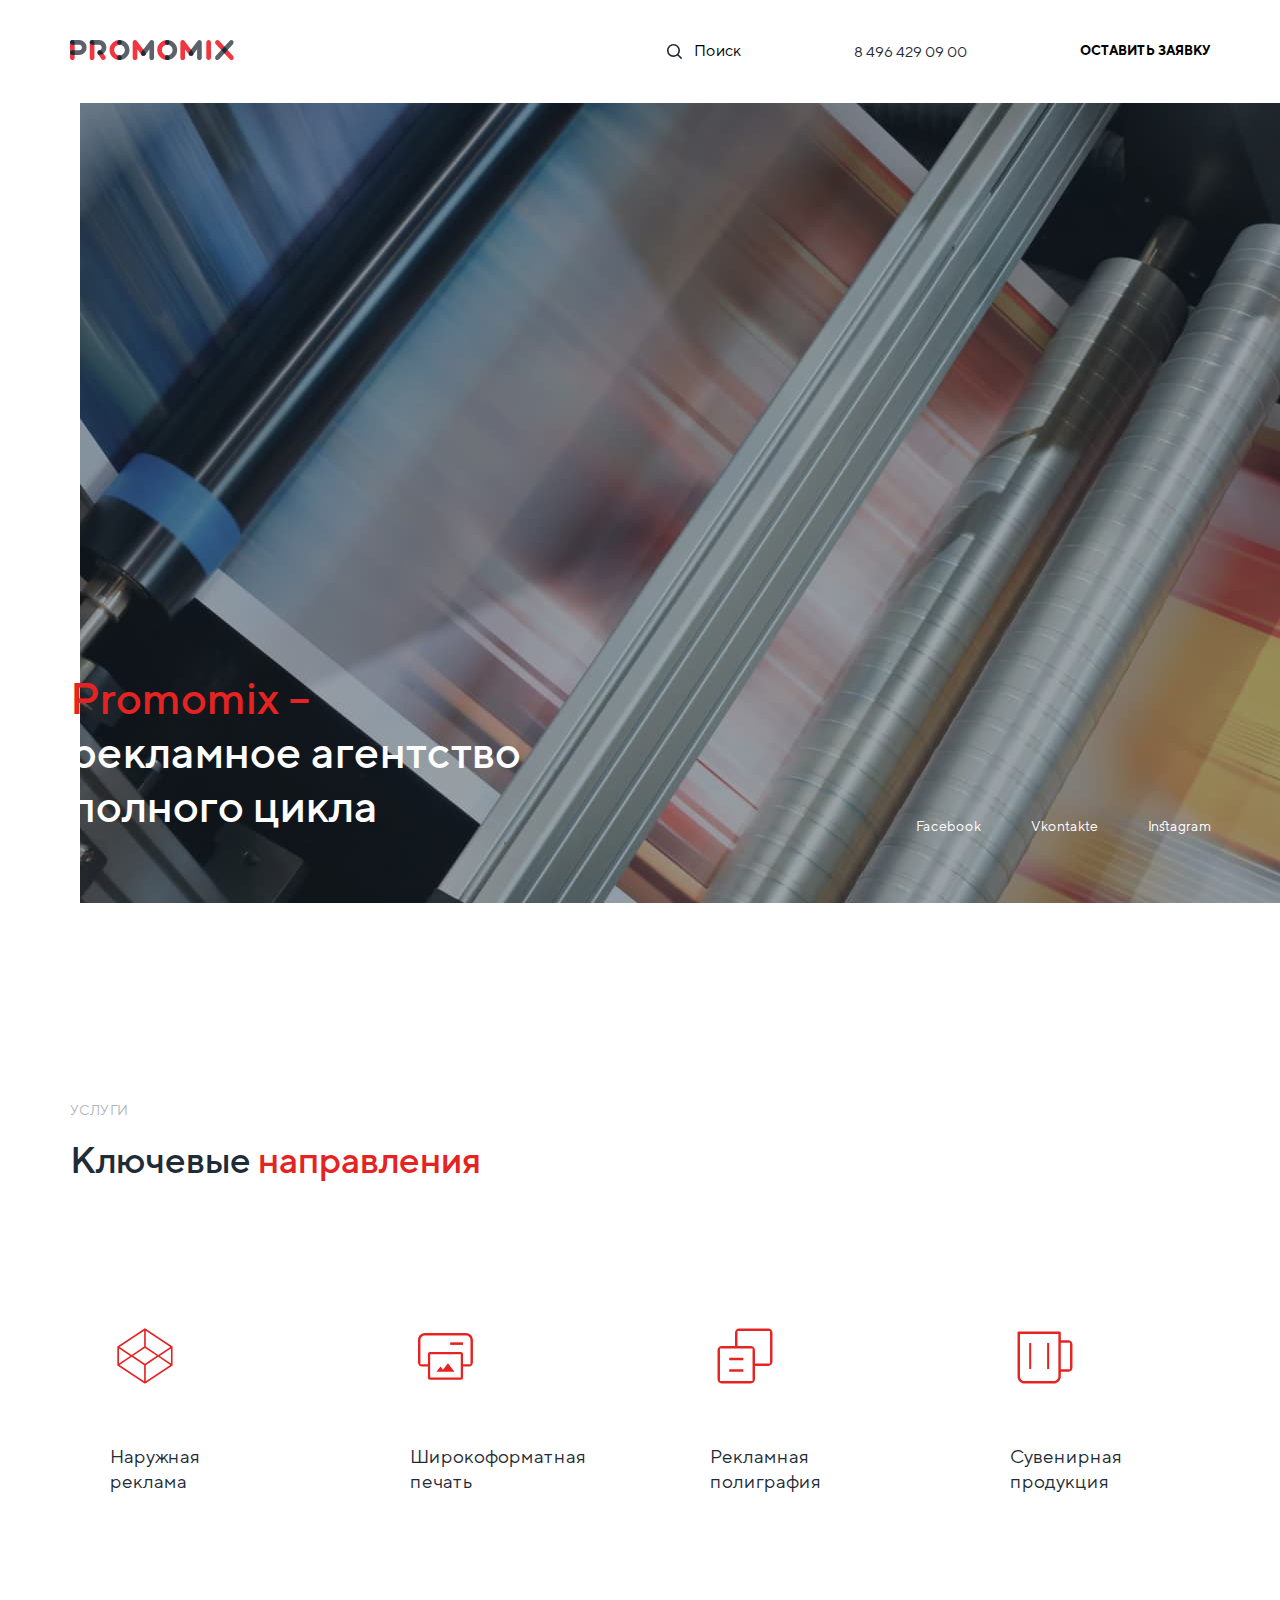
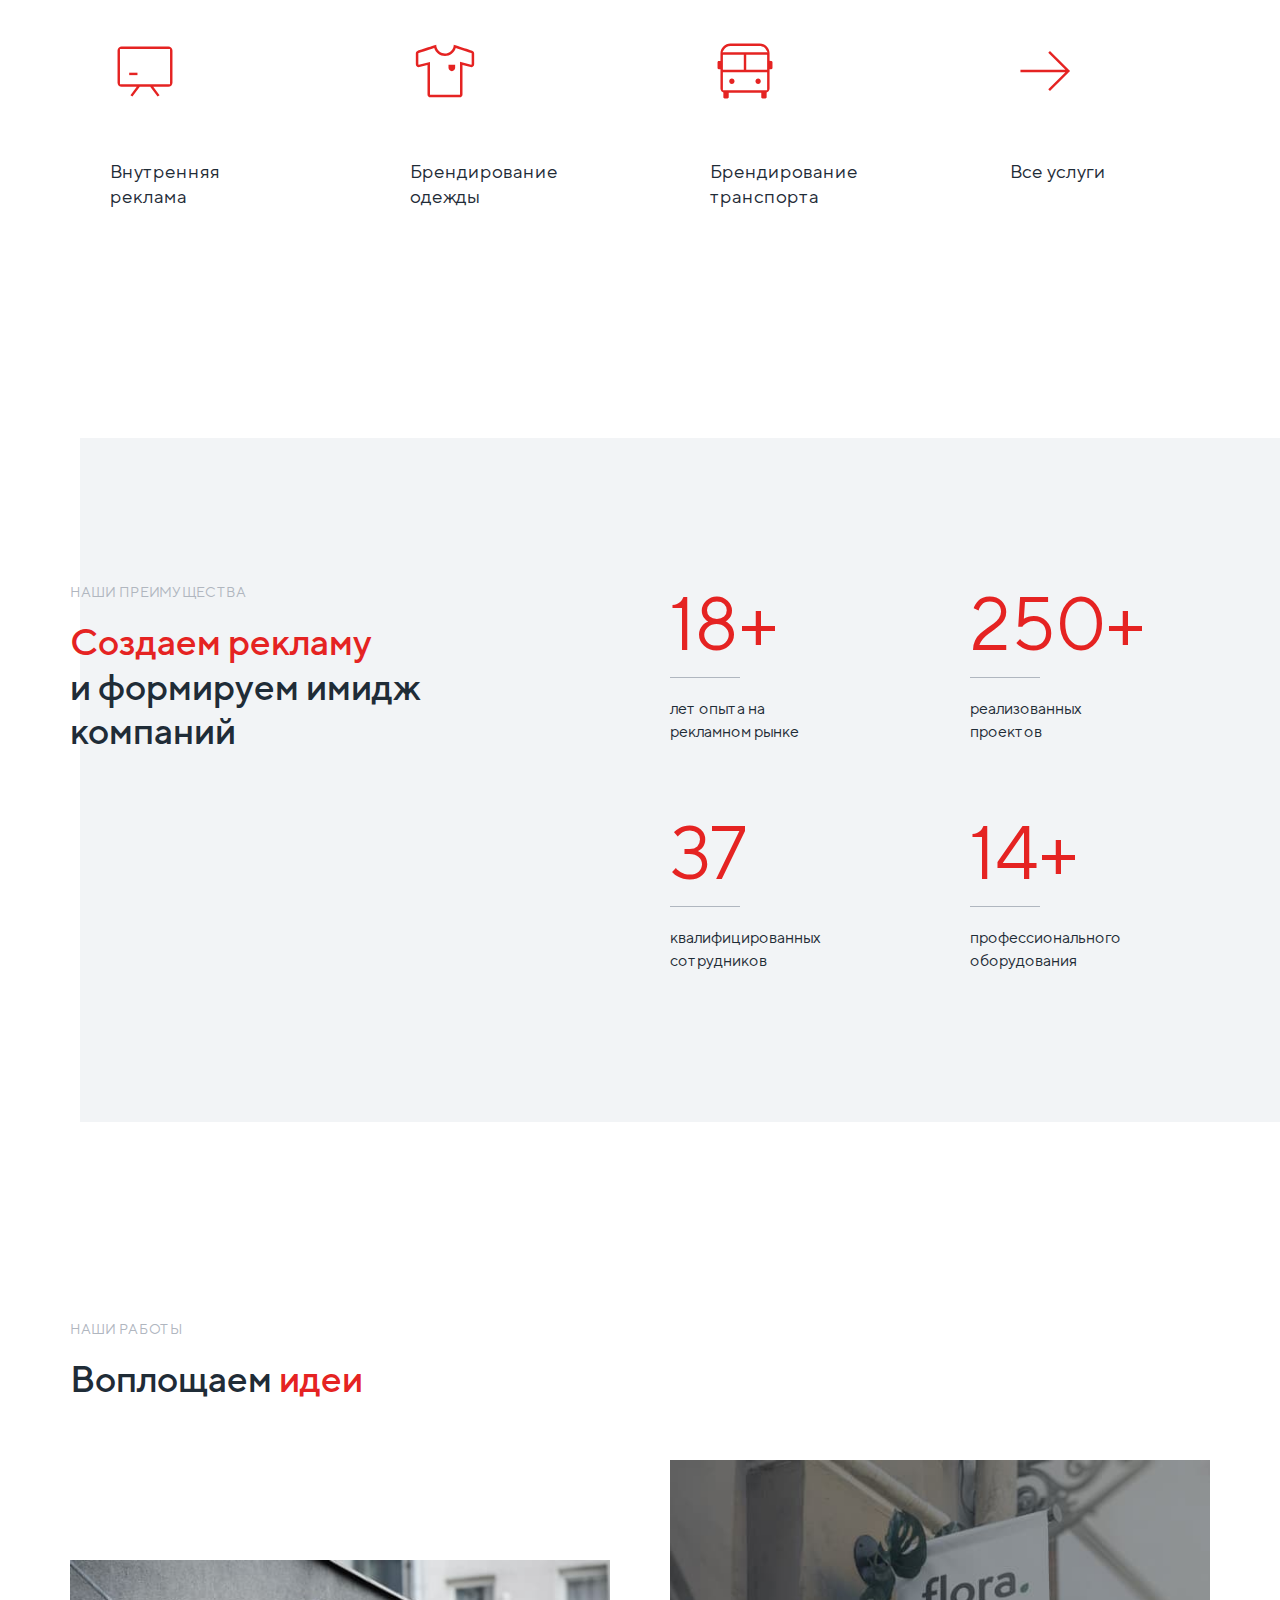
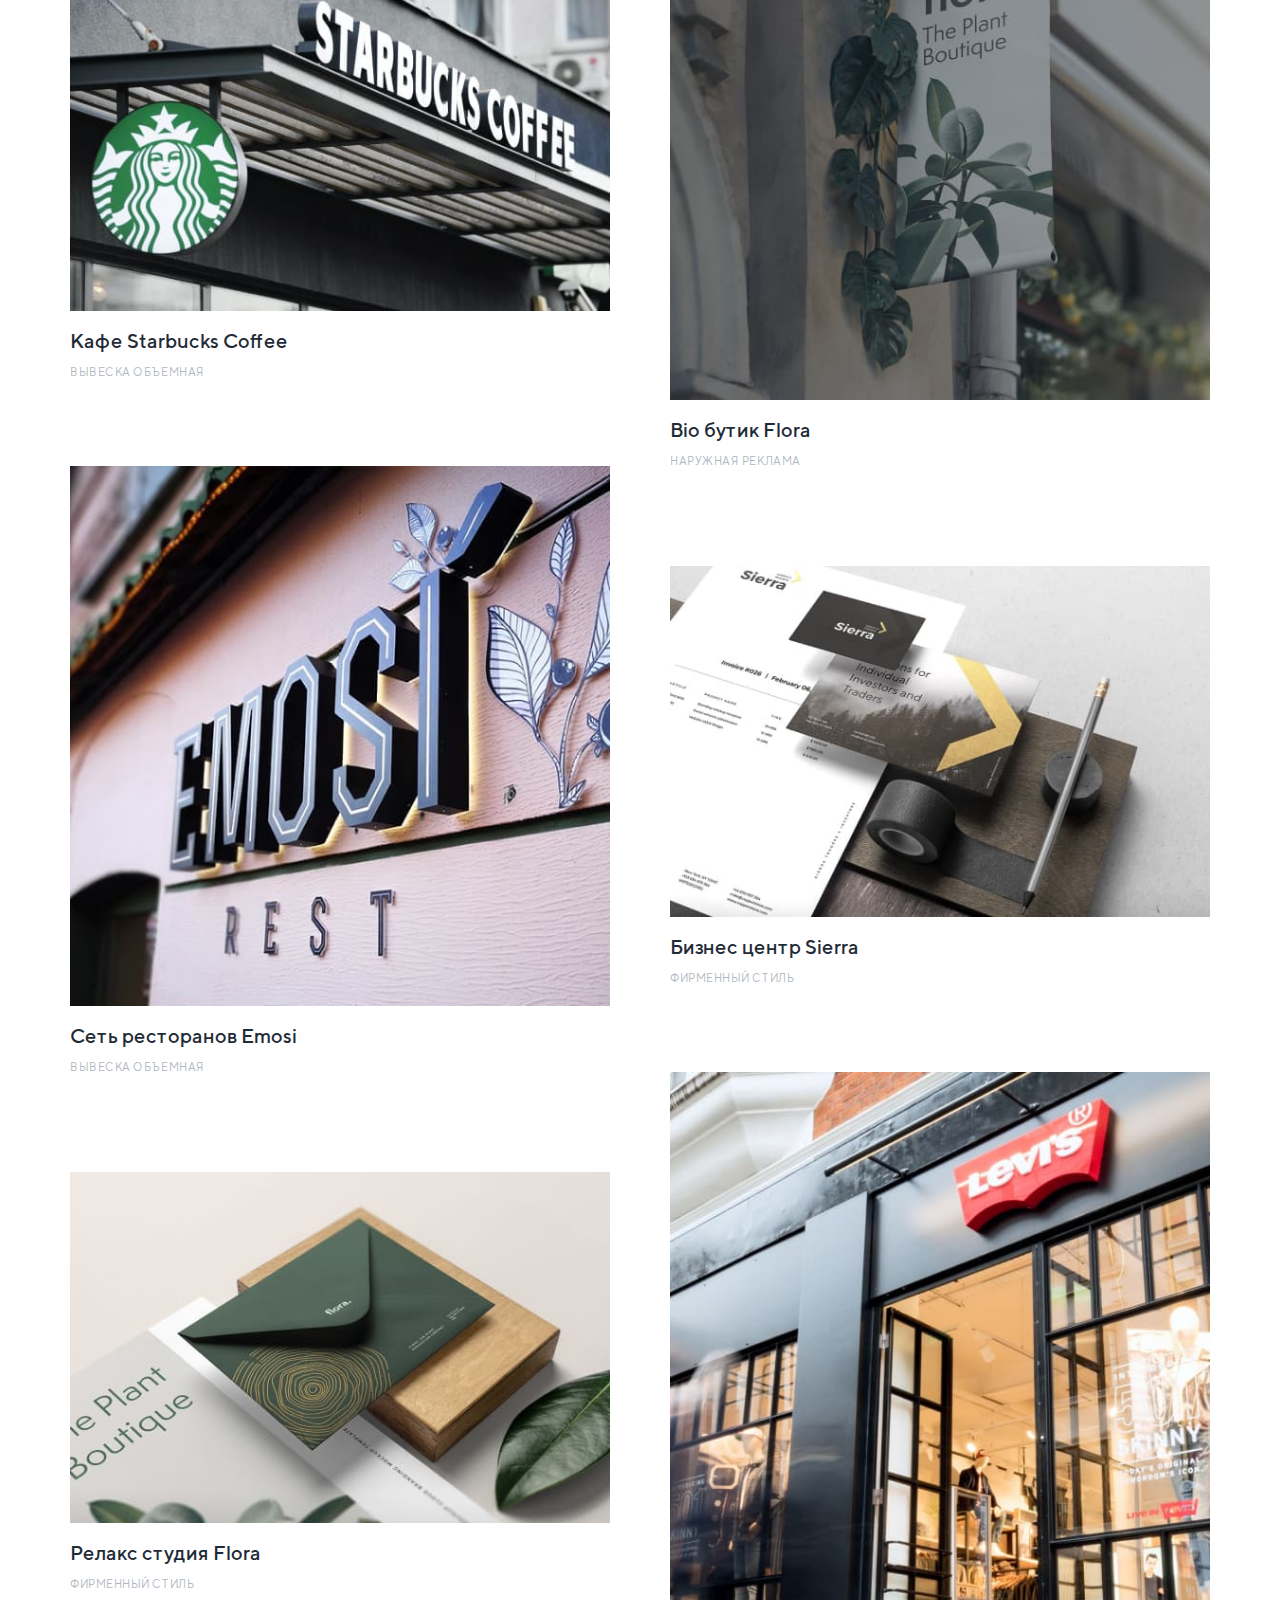
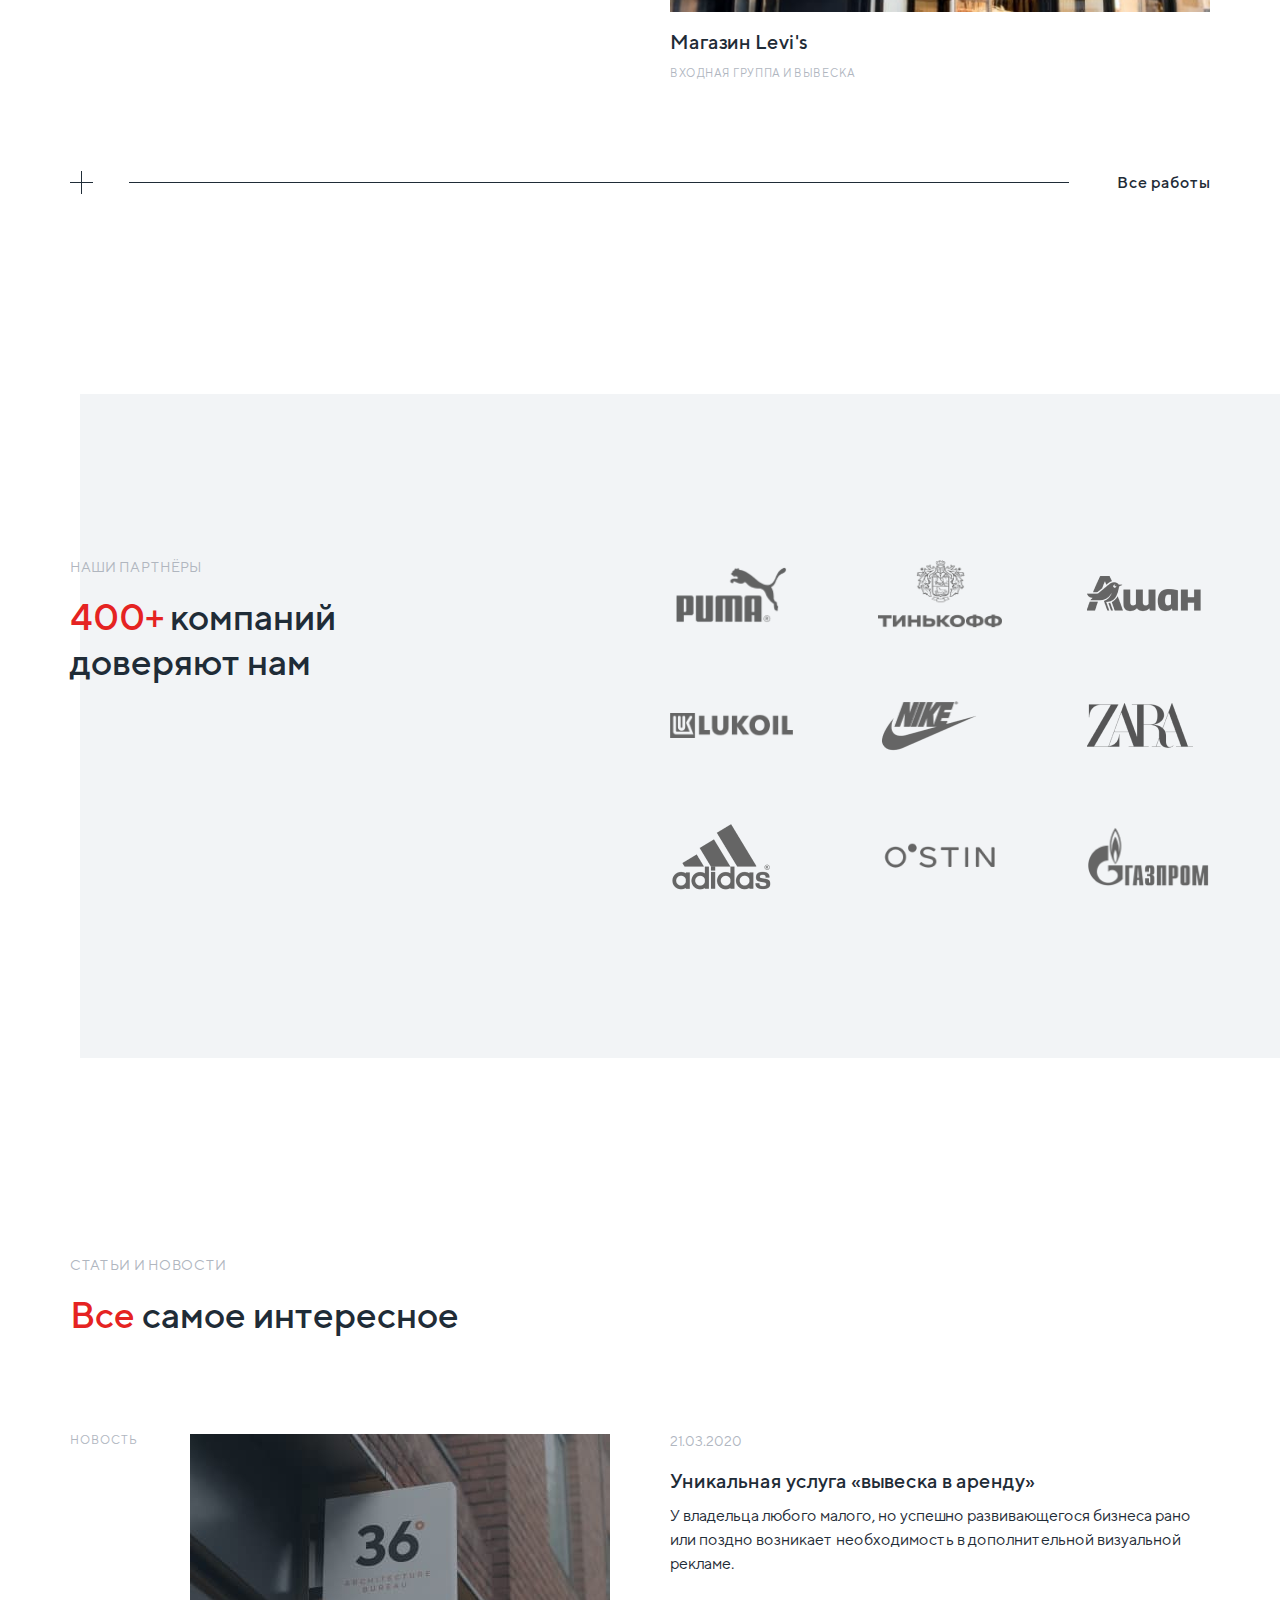
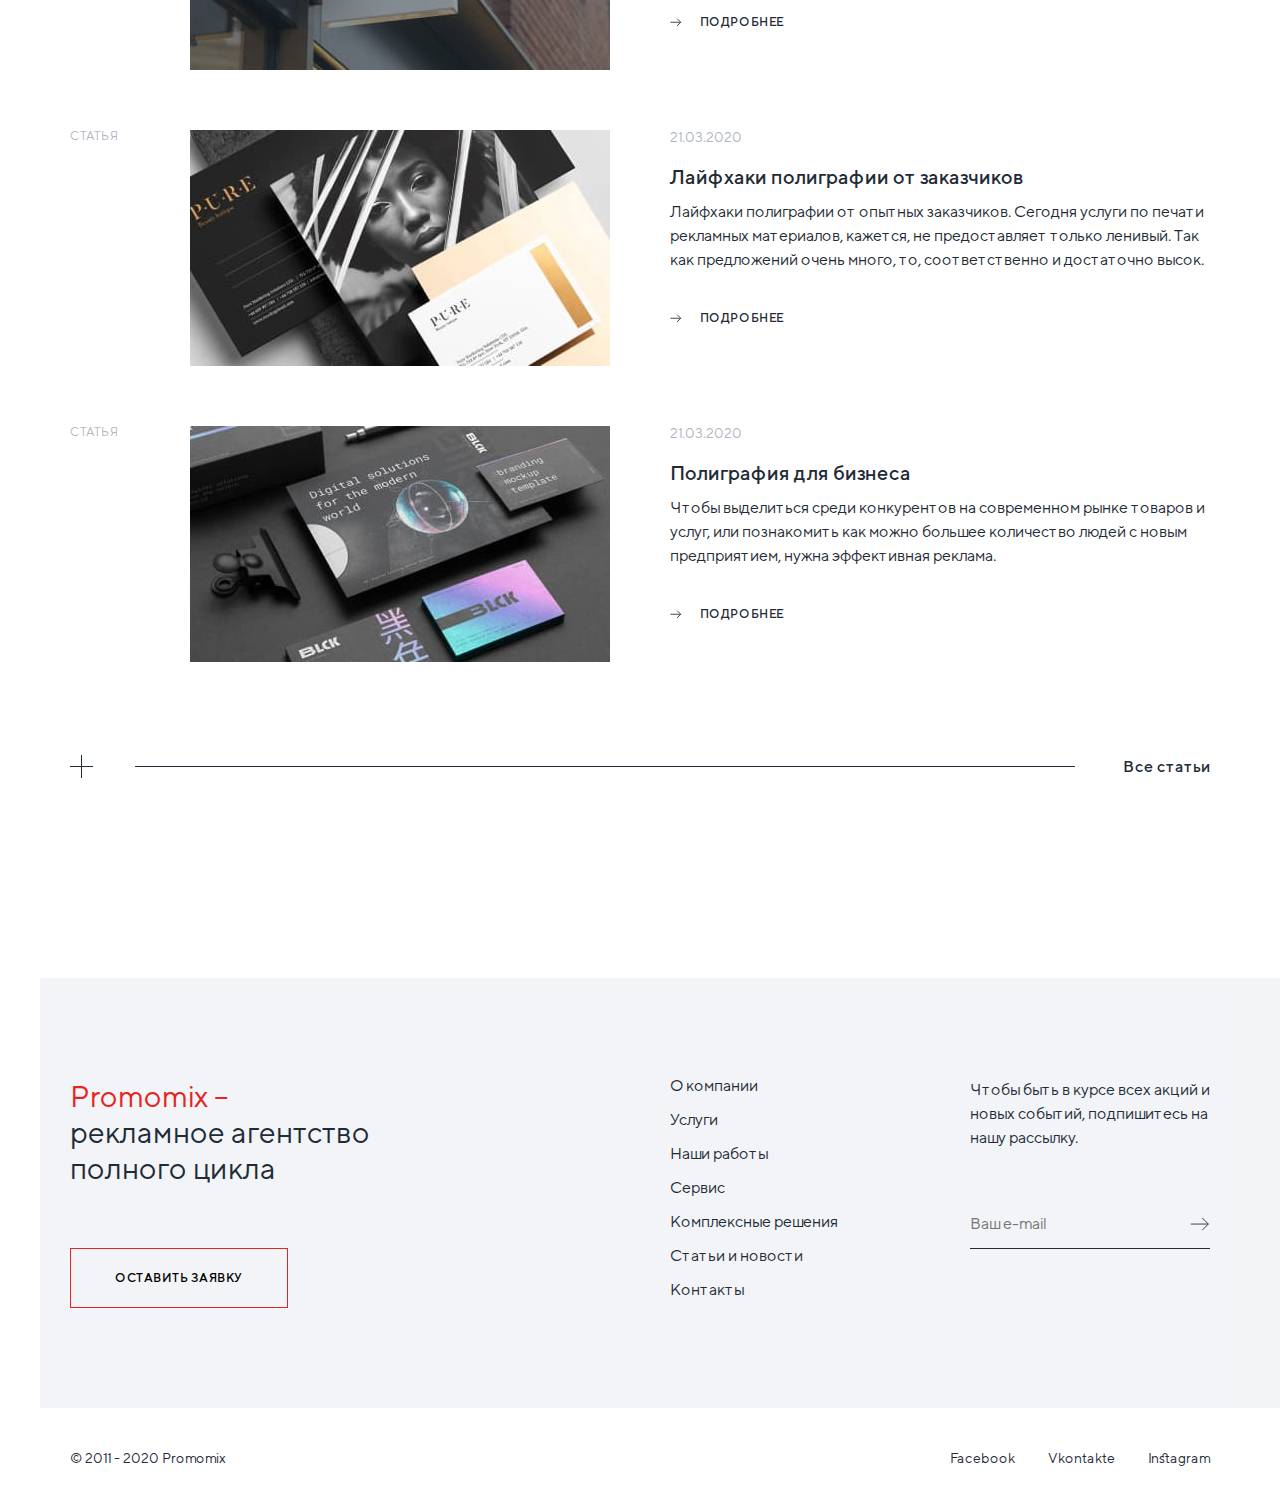
==== commit 39933136: "working with the page about" ====
--- a/index.html
+++ b/index.html
@@ -11,6 +11,11 @@
   </head>
   <body>
     <header class="container-nav">
+      <div class="icon-menu-box">
+        <svg width="25" height="25">
+          <use href="./images/icon/sprite.svg#icon-menu-icon"></use>
+        </svg>
+      </div>
       <nav class="nav-box">
         <a class="logo" href="https://andysmokk.github.io/promomix/">
           <svg width="163.77" height="20">
@@ -56,6 +61,11 @@
             </li>
           </ul>
         </div>
+        <div class="icon-arrow-box">
+          <svg class="arrow-icon-down" width="14" heidht="20">
+            <use href="./images/icon/sprite.svg#icon-arrow-20-down"></use>
+          </svg>
+        </div>
       </section>
 
       <!--секция услуги-->
@@ -504,7 +514,7 @@
               оставить заявку
             </button>
           </div>
-          <nav class="nav-box">
+          <nav class="nav-box-footer">
             <ul class="nav-list">
               <li class="nav-item">
                 <a href="./html/about.html">О компании</a>
--- a/CSS/styles.css
+++ b/CSS/styles.css
@@ -10,6 +10,8 @@
 }
 
 body {
+  position: relative;
+
   color: var(--main-black);
   font-family: var(--main-font);
   font-size: 16px;
@@ -27,6 +29,7 @@
 button {
   text-transform: inherit;
   font-weight: inherit;
+  cursor: pointer;
 }
 
 button:hover,
@@ -36,13 +39,19 @@
   color: var(--main-red);
 }
 
+/* Перенос текста (красный спан) */
+
 .text-wrapping {
   display: block;
 }
 
-/* .header {
-  background-color: yellowgreen;
-} */
+/* Красная часть текста */
+
+.part-title {
+  color: var(--main-red);
+}
+
+/* Хедер */
 
 .container-nav {
   width: 1200px;
@@ -52,8 +61,15 @@
 
   margin-right: auto;
   margin-left: auto;
-
-  /* border: 1px solid; */
+}
+
+.icon-menu-box {
+  position: absolute;
+  left: 0;
+  top: 0;
+
+  padding-top: 37px;
+  padding-left: 35px;
 }
 
 .container {
@@ -62,7 +78,6 @@
   padding-left: 30px;
   margin-right: auto;
   margin-left: auto;
-  /* border: 1px solid; */
 }
 
 .background-container {
@@ -86,20 +101,18 @@
 
 .nav-box .list {
   display: flex;
-  /* justify-content: space-between; */
   margin-left: auto;
   align-items: center;
 }
 
 .list-item:not(:last-child) {
-  margin-right: 120px;
+  margin-right: 113px;
 }
 
 .list-item button {
   background: transparent;
   border: none;
   cursor: pointer;
-  /* background-color: green; */
 }
 
 .nav-box .list-item:first-child {
@@ -137,10 +150,32 @@
 /* Секция герой */
 
 .hero {
-  background: url(../images/index/img1.jpg);
+  position: relative;
+  /* background: url(../images/index/img1.jpg);
   background-repeat: no-repeat;
   background-position: right;
-  background-size: auto;
+  background-size: auto; */
+
+  background-image: linear-gradient(
+      90deg,
+      rgb(255, 255, 255, 1) 6.25%,
+      rgb(255, 255, 255, 0) 6.25%
+    ),
+    url(../images/index/img1.jpg);
+  background-repeat: no-repeat;
+}
+
+.icon-arrow-box {
+  position: absolute;
+  left: 0;
+  bottom: 0;
+
+  padding-left: 33px;
+}
+
+.arrow-icon-down {
+  fill: var(--main-white);
+  stroke: currentColor;
 }
 
 .hero .container {
@@ -190,7 +225,6 @@
 }
 
 .services-item {
-  /* background-color: yellow; */
   margin-right: 60px;
   margin-bottom: 60px;
   flex-basis: calc((100% - 60px * var(--grid-item)) / var(--grid-item));
@@ -208,7 +242,6 @@
   height: 255px;
   display: flex;
   flex-direction: column;
-  /* justify-content: space-around; */
 }
 
 .services-icons {
@@ -254,10 +287,6 @@
   color: var(--main-black);
 
   margin-top: 20px;
-}
-
-.part-title {
-  color: var(--main-red);
 }
 
 /* Секци преимущества */
@@ -549,7 +578,7 @@
   margin-right: 60px;
 }
 
-.nav-box {
+.nav-box-footer {
   flex-basis: calc((50% - 90px) / 2);
   margin-right: 60px;
 }
@@ -587,10 +616,6 @@
   margin-bottom: 64px;
 }
 
-/* .subscription-button {
-  margin-top: 64px;
-} */
-
 .footer-links {
   font-size: 14px;
 
@@ -611,7 +636,6 @@
 
 .footer-form input {
   border: none;
-  /* padding-bottom: 15px; */
 }
 
 .footer-form {
@@ -619,8 +643,6 @@
   align-items: center;
   justify-content: space-between;
   border-bottom: 1px solid var(--main-black);
-
-  /* margin-top: 64px; */
 }
 
 .footer-form button {
@@ -641,6 +663,7 @@
 }
 
 .email-placeholder {
+  line-height: 1;
   background-color: var(--background-color);
   margin-bottom: 15px;
 }
@@ -649,7 +672,3 @@
 .subscription-button:focus .arrow-icon-footer {
   stroke: var(--main-red);
 }
-
-/* .footer-form input::placeholder {
-  background-color: green;
-} */
